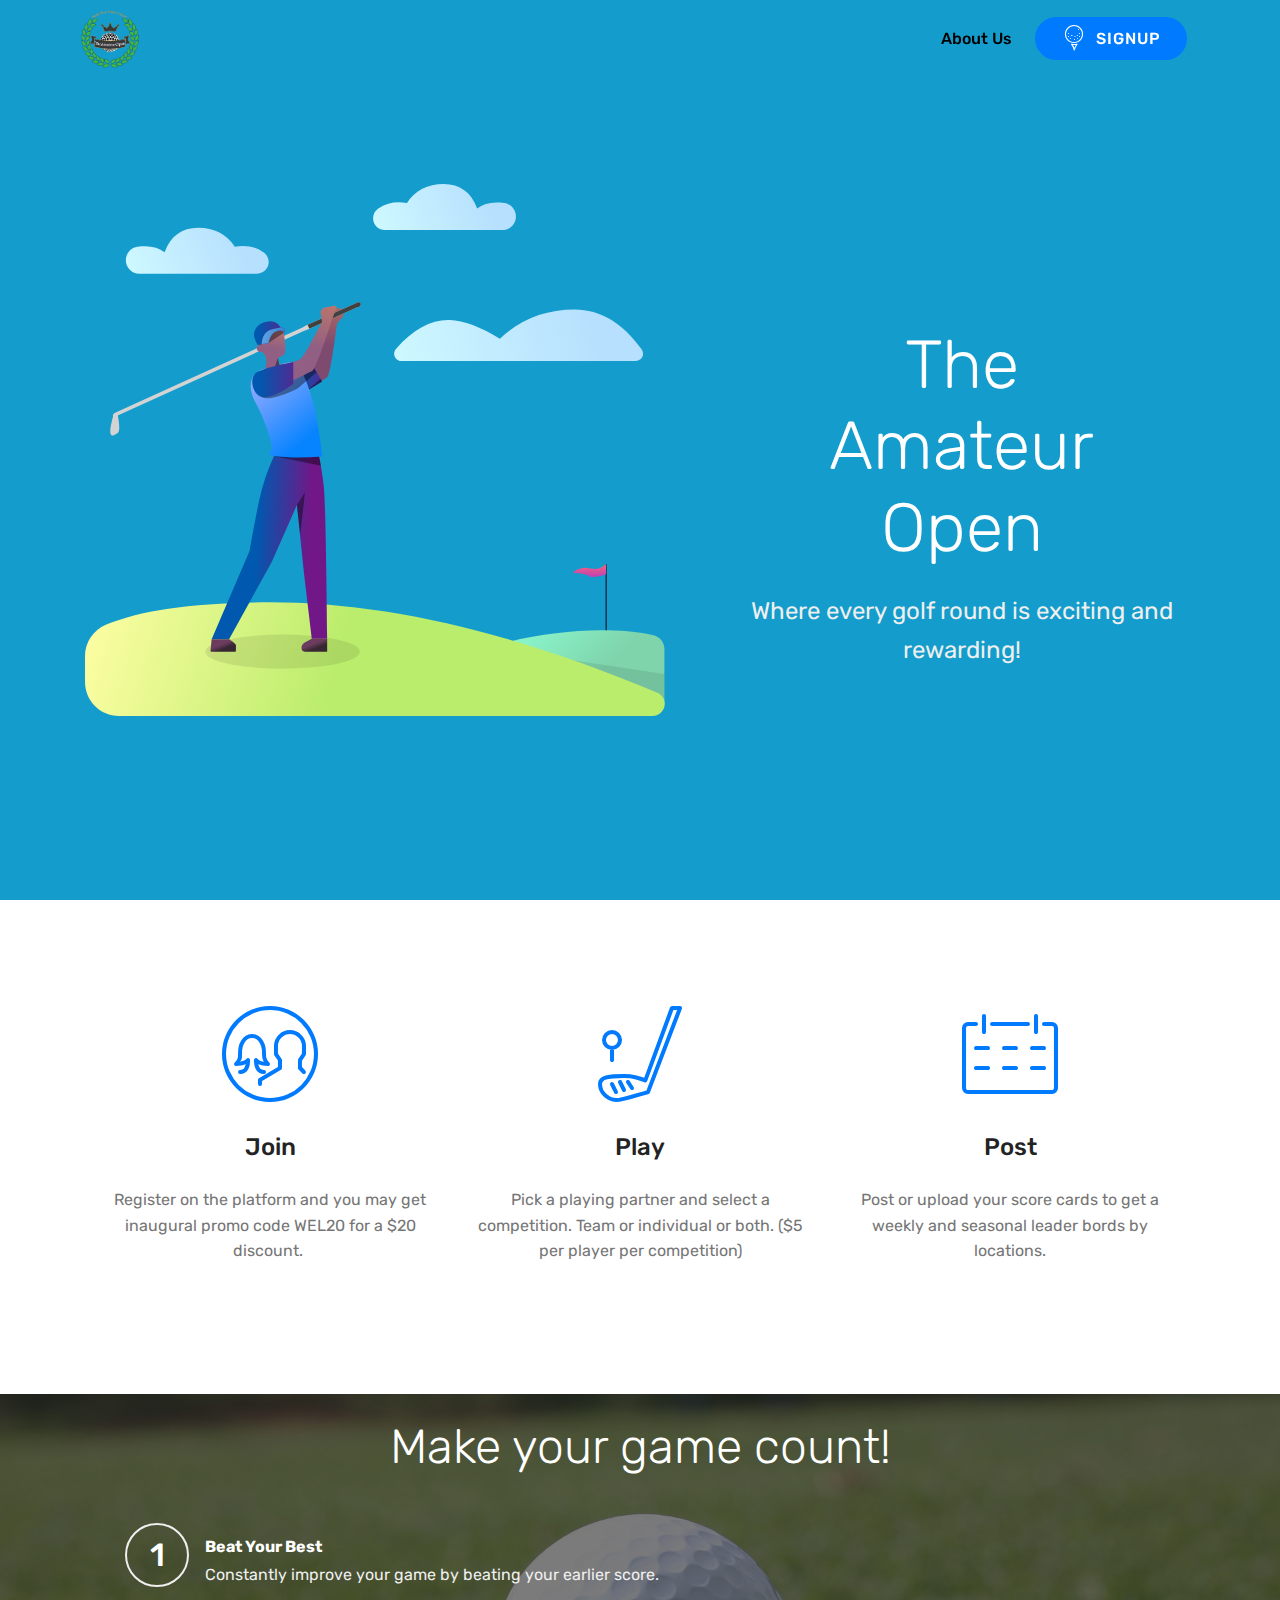
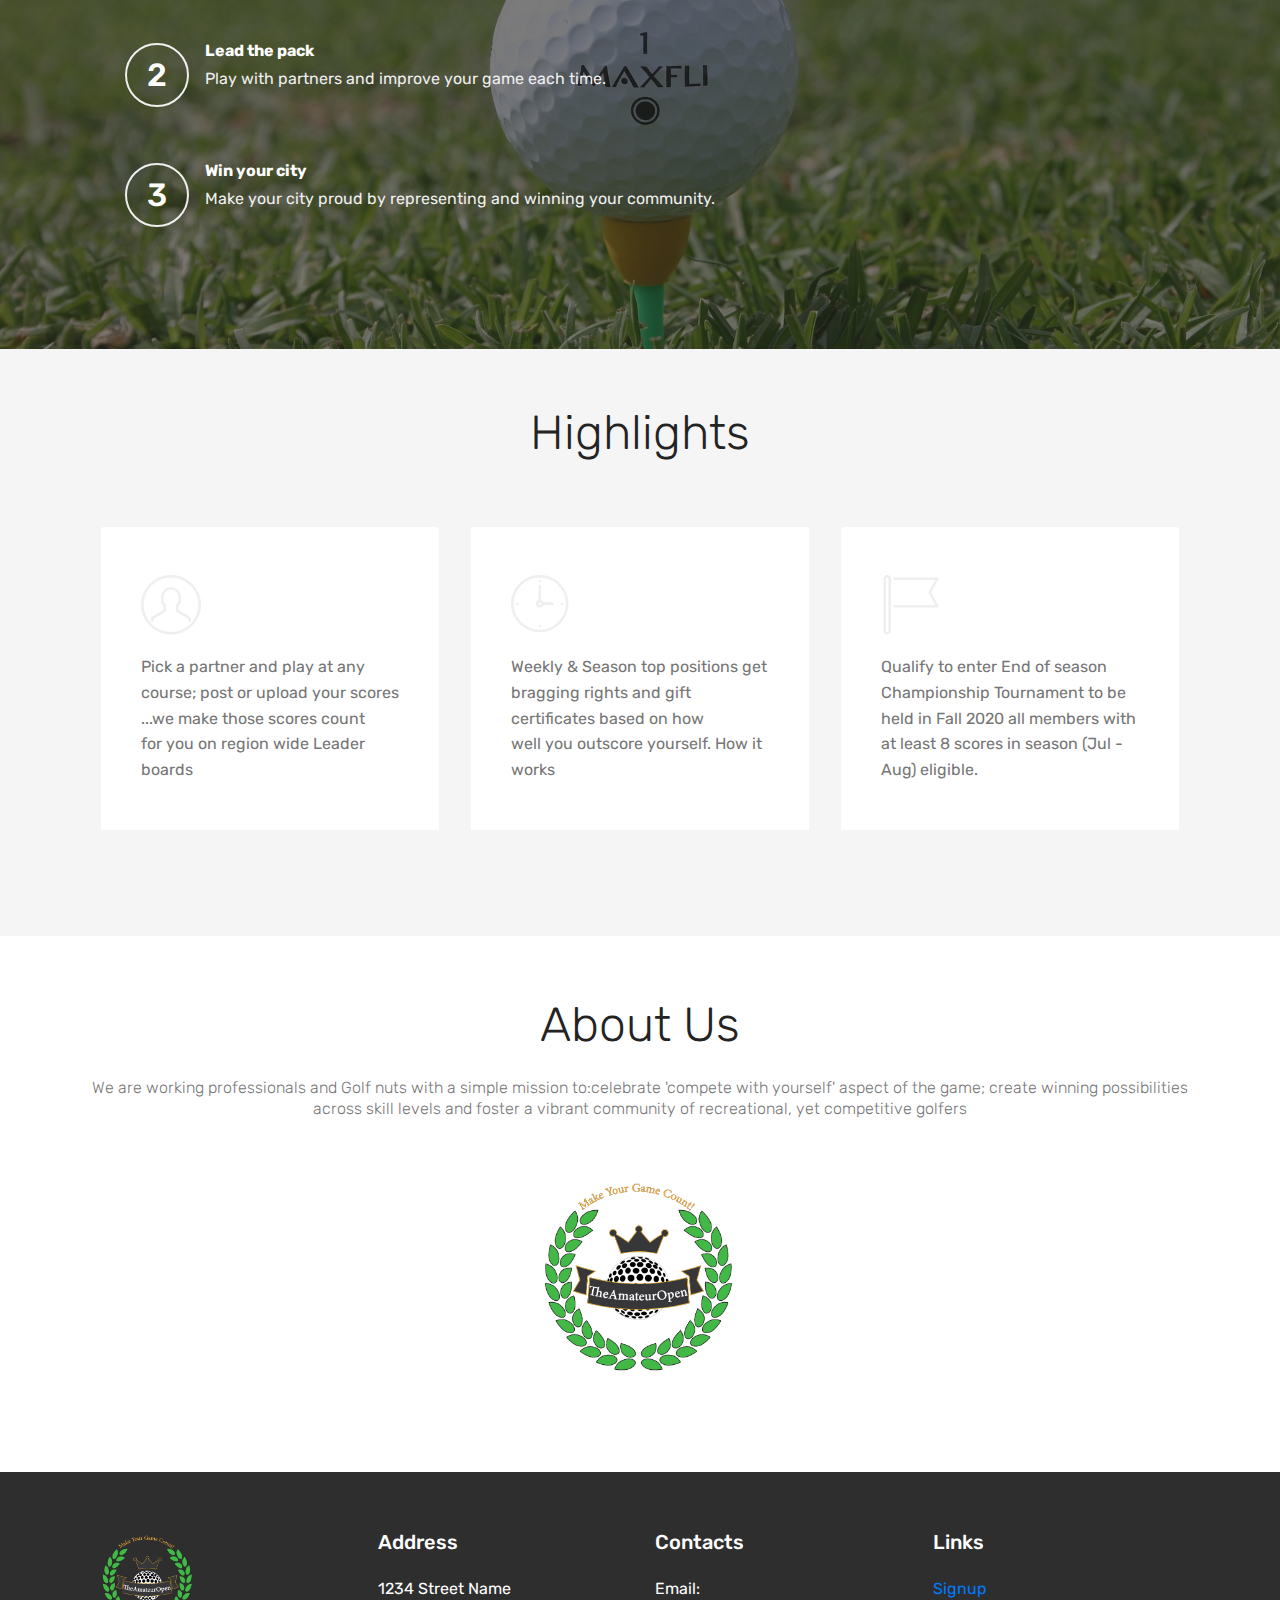
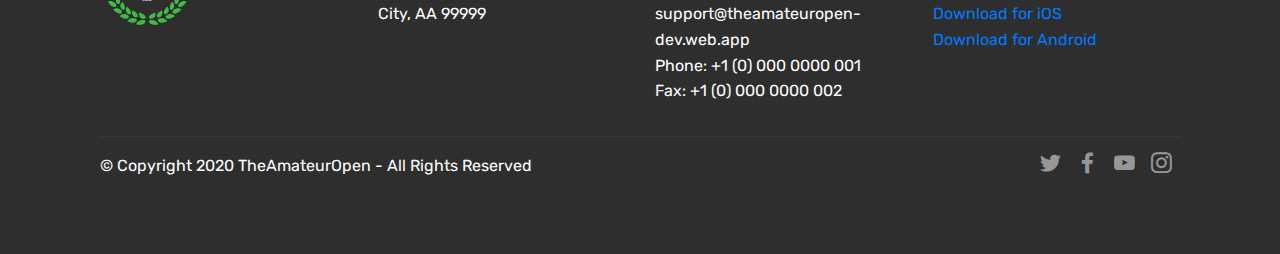
==== index.html @ 8372bd9d "Vector" ====
<!DOCTYPE html>
<html>

<head>
    <meta charset="UTF-8">
    <meta http-equiv="X-UA-Compatible" content="IE=edge">
    <meta name="twitter:card" content="summary_large_image" />
    <meta name="twitter:image:src" content="assets/images/index-meta.png">
    <meta property="og:image" content="assets/images/index-meta.png">
    <meta name="twitter:title" content="TheAmateurOpen">
    <meta name="viewport" content="width=device-width, initial-scale=1, minimum-scale=1">
    <link rel="shortcut icon" href="assets/images/tao.png" type="image/x-icon">
    <meta name="description" content="TheAmateurOpen">


    <title>TheAmateurOpen</title>
    <link rel="stylesheet" href="assets/web/assets/mobirise-icons/mobirise-icons.css">
    <link rel="stylesheet" href="assets/icon54/style.css">
    <link rel="stylesheet" href="assets/facebook-plugin/style.css">
    <link rel="stylesheet" href="assets/bootstrap/css/bootstrap.min.css">
    <link rel="stylesheet" href="assets/bootstrap/css/bootstrap-grid.min.css">
    <link rel="stylesheet" href="assets/bootstrap/css/bootstrap-reboot.min.css">
    <link rel="stylesheet" href="assets/dropdown/css/style.css">
    <link rel="stylesheet" href="assets/tether/tether.min.css">
    <link rel="stylesheet" href="assets/socicon/css/styles.css">
    <link rel="stylesheet" href="assets/theme/css/style.css">
    <link rel="preload" as="style" href="assets/mobirise/css/mbr-additional.css">
    <link rel="stylesheet" href="assets/mobirise/css/mbr-additional.css" type="text/css">



</head>

<body>
    <section class="menu cid-s38iAdgnEm" once="menu" id="menu2-0">



        <nav
            class="navbar navbar-expand beta-menu navbar-dropdown align-items-center navbar-fixed-top navbar-toggleable-sm bg-color transparent">
            <button class="navbar-toggler navbar-toggler-right" type="button" data-toggle="collapse"
                data-target="#navbarSupportedContent" aria-controls="navbarSupportedContent" aria-expanded="false"
                aria-label="Toggle navigation">
                <div class="hamburger">
                    <span></span>
                    <span></span>
                    <span></span>
                    <span></span>
                </div>
            </button>
            <div class="menu-logo">
                <div class="navbar-brand">
                    <span class="navbar-logo">
                        <a href="https://theamateuropen-dev.web.app/">
                            <img src="assets/images/tao.png" alt="TAO" title="" style="height: 3.8rem;">
                        </a>
                    </span>

                </div>
            </div>
            <div class="collapse navbar-collapse" id="navbarSupportedContent">
                <ul class="navbar-nav nav-dropdown" data-app-modern-menu="true">
                    <li class="nav-item">
                        <a class="nav-link link text-black display-4" href="index.html#features14-c">
                            About Us
                        </a>
                    </li>
                </ul>
                <div class="navbar-buttons mbr-section-btn"><a class="btn btn-sm btn-primary display-4"
                        href="https://theamateuropen-dev.web.app/"><span
                            class="icon54-v1-golf-ball mbr-iconfont mbr-iconfont-btn"></span>

                        SIGNUP</a></div>
            </div>
        </nav>
    </section>
    <section class="header3 cid-s38iILy1UU mbr-fullscreen" id="header3-1">





        <div class="container">
            <div class="media-container-row">
                <div class="mbr-figure" style="width: 130%;">
                    <img src="assets/images/golfer.svg" alt="TAO" title="">
                </div>

                <div class="media-content">
                    <h1 class="mbr-section-title mbr-white pb-3 mbr-fonts-style display-1">
                        <br><br>The<br>Amateur<br>Open
                    </h1>

                    <div class="mbr-section-text mbr-white pb-3 ">
                        <p class="mbr-text mbr-fonts-style display-5">Where every golf round is exciting and
                            rewarding!<br><br></p>
                    </div>

                </div>
            </div>
        </div>

    </section>

    <section class="features1 cid-s38jYrAnA5" id="features1-2">




        <div class="container">
            <div class="media-container-row">

                <div class="card p-3 col-12 col-md-6 col-lg-4">
                    <div class="card-img pb-3">
                        <span class="mbr-iconfont mbri-users"
                            style="color: rgb(0, 122, 254); fill: rgb(0, 122, 254);"></span>
                    </div>
                    <div class="card-box">
                        <h4 class="card-title py-3 mbr-fonts-style display-5">
                            Join</h4>
                        <p class="mbr-text mbr-fonts-style display-7">
                            Register on the platform and you may get inaugural promo code WEL20 for a $20
                            discount.&nbsp;</p>
                    </div>
                </div>

                <div class="card p-3 col-12 col-md-6 col-lg-4">
                    <div class="card-img pb-3">
                        <span class="mbr-iconfont icon54-v1-golf"
                            style="color: rgb(0, 122, 254); fill: rgb(0, 122, 254);"></span>
                    </div>
                    <div class="card-box">
                        <h4 class="card-title py-3 mbr-fonts-style display-5">
                            Play</h4>
                        <p class="mbr-text mbr-fonts-style display-7">
                            Pick a playing partner and select a competition. Team or individual or both. ($5 per player
                            per competition)</p>
                    </div>
                </div>

                <div class="card p-3 col-12 col-md-6 col-lg-4">
                    <div class="card-img pb-3">
                        <span class="mbr-iconfont mbri-calendar"
                            style="color: rgb(0, 122, 254); fill: rgb(0, 122, 254);"></span>
                    </div>
                    <div class="card-box">
                        <h4 class="card-title py-3 mbr-fonts-style display-5">
                            Post</h4>
                        <p class="mbr-text mbr-fonts-style display-7">
                            Post or upload your score cards to get a weekly and seasonal leader bords by locations.
                        </p>
                    </div>
                </div>



            </div>

        </div>

    </section>

    <section class="counters4 counters cid-s38vr2YL2P" id="counters4-9">



        <div class="mbr-overlay" style="opacity: 0.6; background-color: rgb(35, 35, 35);">
        </div>

        <div class="container pt-4 mt-2">
            <h2 class="mbr-section-title pb-3 align-center mbr-fonts-style display-2">Make your game count!</h2>

            <div>

                <div class="cards-block">
                    <div class="cards-container">
                        <div class="card px-3 align-left col-12">
                            <div class="panel-item p-4 d-flex align-items-start">
                                <div class="card-img pr-3">
                                    <h3 class="img-text d-flex align-items-center justify-content-center">
                                        1
                                    </h3>
                                </div>
                                <div class="card-text">
                                    <h4 class="mbr-content-title mbr-bold mbr-fonts-style display-7"><br>Beat Your Best
                                    </h4>
                                    <p class="mbr-content-text mbr-fonts-style display-7">
                                        Constantly improve your game by beating your earlier score.</p>
                                </div>
                            </div>
                        </div>
                        <div class="card px-3 align-left col-12">
                            <div class="panel-item p-4 d-flex align-items-start">
                                <div class="card-img pr-3">
                                    <h3 class="img-text d-flex align-items-center justify-content-center">
                                        2
                                    </h3>
                                </div>
                                <div class="card-text">
                                    <h4 class="mbr-content-title mbr-bold mbr-fonts-style display-7">Lead the pack</h4>
                                    <p class="mbr-content-text mbr-fonts-style display-7">
                                        Play with partners and improve your game each time.
                                    </p>
                                </div>
                            </div>
                        </div>
                        <div class="card px-3 align-left col-12">
                            <div class="panel-item p-4 d-flex align-items-start">
                                <div class="card-img pr-3">
                                    <h3 class="img-text d-flex align-items-center justify-content-center">
                                        3
                                    </h3>
                                </div>
                                <div class="card-text">
                                    <h4 class="mbr-content-title mbr-bold mbr-fonts-style display-7">Win your city</h4>
                                    <p class="mbr-content-text mbr-fonts-style display-7">
                                        Make your city proud by representing and winning your community.</p>
                                </div>
                            </div>
                        </div>

                    </div>
                </div>
            </div>
        </div>
    </section>

    <section class="mbr-section content4 cid-s38sgKQuKY" id="content4-8">



        <div class="container">
            <div class="media-container-row">
                <div class="title col-12 col-md-8">
                    <h2 class="align-center pb-3 mbr-fonts-style display-2">
                        Highlights
                    </h2>


                </div>
            </div>
        </div>
    </section>

    <section class="features6 cid-s38rvMrHhC" id="features6-7">




        <div class="container">
            <div class="media-container-row">

                <div class="card p-3 col-12 col-md-6 col-lg-4">
                    <div class="card-img pb-3">
                        <span class="mbr-iconfont mbri-user"
                            style="color: rgb(239, 239, 239); fill: rgb(239, 239, 239); font-size: 60px;"></span>
                    </div>
                    <div class="card-box">

                        <p class="mbr-text mbr-fonts-style display-7">Pick a partner and play at any course; post or
                            upload your scores<br>...we make those scores count <br>for you on region wide Leader boards
                        </p>
                    </div>
                </div>

                <div class="card p-3 col-12 col-md-6 col-lg-4">
                    <div class="card-img pb-3">
                        <span class="mbr-iconfont mbri-clock"
                            style="color: rgb(239, 239, 239); fill: rgb(239, 239, 239); font-size: 60px;"></span>
                    </div>
                    <div class="card-box">

                        <p class="mbr-text mbr-fonts-style display-7">Weekly &amp; Season top positions get bragging
                            rights and gift certificates based on how <br>well you outscore yourself. How it works</p>
                    </div>
                </div>

                <div class="card p-3 col-12 col-md-6 col-lg-4">
                    <div class="card-img pb-3">
                        <span class="mbr-iconfont mbri-flag"
                            style="color: rgb(239, 239, 239); fill: rgb(239, 239, 239); font-size: 60px;"></span>
                    </div>
                    <div class="card-box">

                        <p class="mbr-text mbr-fonts-style display-7">
                            Qualify to enter End of season Championship Tournament to be held in Fall 2020 all members
                            with at least 8 scores in season (Jul - Aug) eligible.</p>
                    </div>
                </div>



            </div>

        </div>

    </section>

    <section class="features14 cid-s38yNsiXI8" id="features14-c">




        <div class="container align-center">
            <h2 class="mbr-section-title pb-3 mbr-fonts-style display-2">
                About Us</h2>
            <h3 class="mbr-section-subtitle pb-5 mbr-fonts-style display-7">We are working professionals and Golf nuts
                with a simple mission to:celebrate 'compete with yourself' aspect of the game; create winning
                possibilities across skill levels and foster a vibrant community of recreational, yet competitive
                golfers</h3>
            <div class="media-container-column">
                <div class="row justify-content-center">
                    <div class="card p-4 col-12 col-md-6 mbr-al-i-c">
                        <div class="media pb-3">

                            <div class="media-body">

                            </div>
                        </div>
                        <div class="card-box align-left">

                        </div>
                    </div>

                    <div class="card p-4 col-12 col-md-6 mbr-al-i-c">
                        <div class="media pb-3">

                            <div class="media-body">

                            </div>
                        </div>
                        <div class="card-box align-left">

                        </div>
                    </div>




                </div>
                <div class="media-container-row image-row">
                    <div class="mbr-figure" style="width: 18%;">
                        <img src="assets/images/tao.png" alt="tao" title="">
                    </div>
                </div>
            </div>
        </div>
    </section>

    <section class="cid-s38mR3G4z3" id="footer1-4">





        <div class="container">
            <div class="media-container-row content text-white">
                <div class="col-12 col-md-3">
                    <div class="media-wrap">
                        <a href="https://theamateuropen-dev.web.app/">
                            <img src="assets/images/tao.png" alt="TAO" title="">
                        </a>
                    </div>
                </div>
                <div class="col-12 col-md-3 mbr-fonts-style display-7">
                    <h5 class="pb-3">
                        Address
                    </h5>
                    <p class="mbr-text">
                        1234 Street Name
                        <br>City, AA 99999
                    </p>
                </div>
                <div class="col-12 col-md-3 mbr-fonts-style display-7">
                    <h5 class="pb-3">
                        Contacts
                    </h5>
                    <p class="mbr-text">
                        Email: support@theamateuropen-dev.web.app
                        <br>Phone: +1 (0) 000 0000 001
                        <br>Fax: +1 (0) 000 0000 002
                    </p>
                </div>
                <div class="col-12 col-md-3 mbr-fonts-style display-7">
                    <h5 class="pb-3">
                        Links
                    </h5>
                    <p class="mbr-text">
                        <a class="text-primary" href="https://theamateuropen-dev.web.app/">Signup</a>&nbsp;<br><a
                            class="text-primary" href="https://theamateuropen-dev.web.app/">Download for
                            iOS</a>&nbsp;<br><a class="text-primary" href="https://theamateuropen-dev.web.app/">Download
                            for Android</a></p>
                </div>
            </div>
            <div class="footer-lower">
                <div class="media-container-row">
                    <div class="col-sm-12">
                        <hr>
                    </div>
                </div>
                <div class="media-container-row mbr-white">
                    <div class="col-sm-6 copyright">
                        <p class="mbr-text mbr-fonts-style display-7">
                            © Copyright 2020 TheAmateurOpen - All Rights Reserved
                        </p>
                    </div>
                    <div class="col-md-6">
                        <div class="social-list align-right">
                            <div class="soc-item">
                                <a href="https://theamateuropen-dev.web.app/" target="_blank">
                                    <span class="mbr-iconfont mbr-iconfont-social socicon-twitter socicon"></span>
                                </a>
                            </div>
                            <div class="soc-item">
                                <a href="https://theamateuropen-dev.web.app/" target="_blank">
                                    <span class="mbr-iconfont mbr-iconfont-social socicon-facebook socicon"></span>
                                </a>
                            </div>
                            <div class="soc-item">
                                <a href="https://theamateuropen-dev.web.app/" target="_blank">
                                    <span class="mbr-iconfont mbr-iconfont-social socicon-youtube socicon"></span>
                                </a>
                            </div>
                            <div class="soc-item">
                                <a href="https://theamateuropen-dev.web.app/" target="_blank">
                                    <span class="mbr-iconfont mbr-iconfont-social socicon-instagram socicon"></span>
                                </a>
                            </div>


                        </div>
                    </div>
                </div>
            </div>
        </div>
    </section>


    <script src="assets/web/assets/jquery/jquery.min.js"></script>
    <script src="assets/popper/popper.min.js"></script>
    <script src="https://connect.facebook.net/en_US/sdk.js#xfbml=1&version=v2.5"></script>
    <script src="https://apis.google.com/js/plusone.js"></script>
    <script src="assets/facebook-plugin/facebook-script.js"></script>
    <script src="assets/bootstrap/js/bootstrap.min.js"></script>
    <script src="assets/smoothscroll/smooth-scroll.js"></script>
    <script src="assets/dropdown/js/nav-dropdown.js"></script>
    <script src="assets/dropdown/js/navbar-dropdown.js"></script>
    <script src="assets/touchswipe/jquery.touch-swipe.min.js"></script>
    <script src="assets/viewportchecker/jquery.viewportchecker.js"></script>
    <script src="assets/tether/tether.min.js"></script>
    <script src="assets/theme/js/script.js"></script>


</body>

</html>
---- assets/web/assets/mobirise-icons/mobirise-icons.css ----
@font-face {
  font-family: 'MobiriseIcons';
  src:  url('mobirise-icons.eot?spat4u');
  src:  url('mobirise-icons.eot?spat4u#iefix') format('embedded-opentype'),
    url('mobirise-icons.ttf?spat4u') format('truetype'),
    url('mobirise-icons.woff?spat4u') format('woff'),
    url('mobirise-icons.svg?spat4u#MobiriseIcons') format('svg');
  font-weight: normal;
  font-style: normal;
  font-display: swap;
}

[class^="mbri-"], [class*=" mbri-"] {
  /* use !important to prevent issues with browser extensions that change fonts */
  font-family: MobiriseIcons !important;
  speak: none;
  font-style: normal;
  font-weight: normal;
  font-variant: normal;
  text-transform: none;
  line-height: 1;

  /* Better Font Rendering =========== */
  -webkit-font-smoothing: antialiased;
  -moz-osx-font-smoothing: grayscale;
}

.mbri-add-submenu:before {
  content: "\e900";
}
.mbri-alert:before {
  content: "\e901";
}
.mbri-align-center:before {
  content: "\e902";
}
.mbri-align-justify:before {
  content: "\e903";
}
.mbri-align-left:before {
  content: "\e904";
}
.mbri-align-right:before {
  content: "\e905";
}
.mbri-android:before {
  content: "\e906";
}
.mbri-apple:before {
  content: "\e907";
}
.mbri-arrow-down:before {
  content: "\e908";
}
.mbri-arrow-next:before {
  content: "\e909";
}
.mbri-arrow-prev:before {
  content: "\e90a";
}
.mbri-arrow-up:before {
  content: "\e90b";
}
.mbri-bold:before {
  content: "\e90c";
}
.mbri-bookmark:before {
  content: "\e90d";
}
.mbri-bootstrap:before {
  content: "\e90e";
}
.mbri-briefcase:before {
  content: "\e90f";
}
.mbri-browse:before {
  content: "\e910";
}
.mbri-bulleted-list:before {
  content: "\e911";
}
.mbri-calendar:before {
  content: "\e912";
}
.mbri-camera:before {
  content: "\e913";
}
.mbri-cart-add:before {
  content: "\e914";
}
.mbri-cart-full:before {
  content: "\e915";
}
.mbri-cash:before {
  content: "\e916";
}
.mbri-change-style:before {
  content: "\e917";
}
.mbri-chat:before {
  content: "\e918";
}
.mbri-clock:before {
  content: "\e919";
}
.mbri-close:before {
  content: "\e91a";
}
.mbri-cloud:before {
  content: "\e91b";
}
.mbri-code:before {
  content: "\e91c";
}
.mbri-contact-form:before {
  content: "\e91d";
}
.mbri-credit-card:before {
  content: "\e91e";
}
.mbri-cursor-click:before {
  content: "\e91f";
}
.mbri-cust-feedback:before {
  content: "\e920";
}
.mbri-database:before {
  content: "\e921";
}
.mbri-delivery:before {
  content: "\e922";
}
.mbri-desktop:before {
  content: "\e923";
}
.mbri-devices:before {
  content: "\e924";
}
.mbri-down:before {
  content: "\e925";
}
.mbri-download:before {
  content: "\e989";
}
.mbri-drag-n-drop:before {
  content: "\e927";
}
.mbri-drag-n-drop2:before {
  content: "\e928";
}
.mbri-edit:before {
  content: "\e929";
}
.mbri-edit2:before {
  content: "\e92a";
}
.mbri-error:before {
  content: "\e92b";
}
.mbri-extension:before {
  content: "\e92c";
}
.mbri-features:before {
  content: "\e92d";
}
.mbri-file:before {
  content: "\e92e";
}
.mbri-flag:before {
  content: "\e92f";
}
.mbri-folder:before {
  content: "\e930";
}
.mbri-gift:before {
  content: "\e931";
}
.mbri-github:before {
  content: "\e932";
}
.mbri-globe:before {
  content: "\e933";
}
.mbri-globe-2:before {
  content: "\e934";
}
.mbri-growing-chart:before {
  content: "\e935";
}
.mbri-hearth:before {
  content: "\e936";
}
.mbri-help:before {
  content: "\e937";
}
.mbri-home:before {
  content: "\e938";
}
.mbri-hot-cup:before {
  content: "\e939";
}
.mbri-idea:before {
  content: "\e93a";
}
.mbri-image-gallery:before {
  content: "\e93b";
}
.mbri-image-slider:before {
  content: "\e93c";
}
.mbri-info:before {
  content: "\e93d";
}
.mbri-italic:before {
  content: "\e93e";
}
.mbri-key:before {
  content: "\e93f";
}
.mbri-laptop:before {
  content: "\e940";
}
.mbri-layers:before {
  content: "\e941";
}
.mbri-left-right:before {
  content: "\e942";
}
.mbri-left:before {
  content: "\e943";
}
.mbri-letter:before {
  content: "\e944";
}
.mbri-like:before {
  content: "\e945";
}
.mbri-link:before {
  content: "\e946";
}
.mbri-lock:before {
  content: "\e947";
}
.mbri-login:before {
  content: "\e948";
}
.mbri-logout:before {
  content: "\e949";
}
.mbri-magic-stick:before {
  content: "\e94a";
}
.mbri-map-pin:before {
  content: "\e94b";
}
.mbri-menu:before {
  content: "\e94c";
}
.mbri-mobile:before {
  content: "\e94d";
}
.mbri-mobile2:before {
  content: "\e94e";
}
.mbri-mobirise:before {
  content: "\e94f";
}
.mbri-more-horizontal:before {
  content: "\e950";
}
.mbri-more-vertical:before {
  content: "\e951";
}
.mbri-music:before {
  content: "\e952";
}
.mbri-new-file:before {
  content: "\e953";
}
.mbri-numbered-list:before {
  content: "\e954";
}
.mbri-opened-folder:before {
  content: "\e955";
}
.mbri-pages:before {
  content: "\e956";
}
.mbri-paper-plane:before {
  content: "\e957";
}
.mbri-paperclip:before {
  content: "\e958";
}
.mbri-photo:before {
  content: "\e959";
}
.mbri-photos:before {
  content: "\e95a";
}
.mbri-pin:before {
  content: "\e95b";
}
.mbri-play:before {
  content: "\e95c";
}
.mbri-plus:before {
  content: "\e95d";
}
.mbri-preview:before {
  content: "\e95e";
}
.mbri-print:before {
  content: "\e95f";
}
.mbri-protect:before {
  content: "\e960";
}
.mbri-question:before {
  content: "\e961";
}
.mbri-quote-left:before {
  content: "\e962";
}
.mbri-quote-right:before {
  content: "\e963";
}
.mbri-refresh:before {
  content: "\e964";
}
.mbri-responsive:before {
  content: "\e965";
}
.mbri-right:before {
  content: "\e966";
}
.mbri-rocket:before {
  content: "\e967";
}
.mbri-sad-face:before {
  content: "\e968";
}
.mbri-sale:before {
  content: "\e969";
}
.mbri-save:before {
  content: "\e96a";
}
.mbri-search:before {
  content: "\e96b";
}
.mbri-setting:before {
  content: "\e96c";
}
.mbri-setting2:before {
  content: "\e96d";
}
.mbri-setting3:before {
  content: "\e96e";
}
.mbri-share:before {
  content: "\e96f";
}
.mbri-shopping-bag:before {
  content: "\e970";
}
.mbri-shopping-basket:before {
  content: "\e971";
}
.mbri-shopping-cart:before {
  content: "\e972";
}
.mbri-sites:before {
  content: "\e973";
}
.mbri-smile-face:before {
  content: "\e974";
}
.mbri-speed:before {
  content: "\e975";
}
.mbri-star:before {
  content: "\e976";
}
.mbri-success:before {
  content: "\e977";
}
.mbri-sun:before {
  content: "\e978";
}
.mbri-sun2:before {
  content: "\e979";
}
.mbri-tablet:before {
  content: "\e97a";
}
.mbri-tablet-vertical:before {
  content: "\e97b";
}
.mbri-target:before {
  content: "\e97c";
}
.mbri-timer:before {
  content: "\e97d";
}
.mbri-to-ftp:before {
  content: "\e97e";
}
.mbri-to-local-drive:before {
  content: "\e97f";
}
.mbri-touch-swipe:before {
  content: "\e980";
}
.mbri-touch:before {
  content: "\e981";
}
.mbri-trash:before {
  content: "\e982";
}
.mbri-underline:before {
  content: "\e983";
}
.mbri-unlink:before {
  content: "\e984";
}
.mbri-unlock:before {
  content: "\e985";
}
.mbri-up-down:before {
  content: "\e986";
}
.mbri-up:before {
  content: "\e987";
}
.mbri-update:before {
  content: "\e988";
}
.mbri-upload:before {
 content: "\e926"; 
}
.mbri-user:before {
  content: "\e98a";
}
.mbri-user2:before {
  content: "\e98b";
}
.mbri-users:before {
  content: "\e98c";
}
.mbri-video:before {
  content: "\e98d";
}
.mbri-video-play:before {
  content: "\e98e";
}
.mbri-watch:before {
  content: "\e98f";
}
.mbri-website-theme:before {
  content: "\e990";
}
.mbri-wifi:before {
  content: "\e991";
}
.mbri-windows:before {
  content: "\e992";
}
.mbri-zoom-out:before {
  content: "\e993";
}
.mbri-redo:before {
  content: "\e994";
}
.mbri-undo:before {
  content: "\e995";
}
---- assets/icon54/style.css ----
@font-face {
    font-family: 'icon54';
    src: url('fonts/icon54.eot?uf6sbu');
    src: url('fonts/icon54.eot?uf6sbu#iefix') format('embedded-opentype'),
        url('fonts/icon54.ttf?uf6sbu') format('truetype'),
        url('fonts/icon54.woff?uf6sbu') format('woff'),
        url('fonts/icon54.svg?uf6sbu#icon54') format('svg');
    font-weight: normal;
    font-style: normal;
}

[class^='icon54-v1-'],
[class*=' icon54-v1-'] {
    /* use !important to prevent issues with browser extensions that change fonts */
    font-family: 'icon54' !important;
    speak: none;
    font-style: normal;
    font-weight: normal;
    font-variant: normal;
    text-transform: none;
    line-height: 1;

    /* Better Font Rendering =========== */
    -webkit-font-smoothing: antialiased;
    -moz-osx-font-smoothing: grayscale;
}

.icon54-v1-add-bag::before {
    content: '\e900';
}
.icon54-v1-add-cart2::before {
    content: '\e901';
}
.icon54-v1-add-chat1::before {
    content: '\e902';
}
.icon54-v1-add-chat2::before {
    content: '\e903';
}
.icon54-v1-add-chat3::before {
    content: '\e904';
}
.icon54-v1-bitcoin-bag::before {
    content: '\e905';
}
.icon54-v1-bitcoin-cart::before {
    content: '\e906';
}
.icon54-v1-cart::before {
    content: '\e907';
}
.icon54-v1-char-search2::before {
    content: '\e908';
}
.icon54-v1-chat-1::before {
    content: '\e909';
}
.icon54-v1-chat-2::before {
    content: '\e90a';
}
.icon54-v1-chat-3::before {
    content: '\e90b';
}
.icon54-v1-chat-bubble1::before {
    content: '\e90c';
}
.icon54-v1-chat-bubble2::before {
    content: '\e90d';
}
.icon54-v1-chat-bubble4::before {
    content: '\e90e';
}
.icon54-v1-chat-bubble5::before {
    content: '\e90f';
}
.icon54-v1-chat-buble3::before {
    content: '\e910';
}
.icon54-v1-chat-delete1::before {
    content: '\e911';
}
.icon54-v1-chat-delete2::before {
    content: '\e912';
}
.icon54-v1-chat-delete3::before {
    content: '\e913';
}
.icon54-v1-chat-error1::before {
    content: '\e914';
}
.icon54-v1-chat-error2::before {
    content: '\e915';
}
.icon54-v1-chat-error3::before {
    content: '\e916';
}
.icon54-v1-chat-help1::before {
    content: '\e917';
}
.icon54-v1-chat-help2::before {
    content: '\e918';
}
.icon54-v1-chat-help3::before {
    content: '\e919';
}
.icon54-v1-chat-remouve1::before {
    content: '\e91a';
}
.icon54-v1-chat-remouve2::before {
    content: '\e91b';
}
.icon54-v1-chat-remouve3::before {
    content: '\e91c';
}
.icon54-v1-chat-search1::before {
    content: '\e91d';
}
.icon54-v1-chat-search3::before {
    content: '\e91e';
}
.icon54-v1-chat-settings1::before {
    content: '\e91f';
}
.icon54-v1-chat-settings2::before {
    content: '\e920';
}
.icon54-v1-chat-settings3::before {
    content: '\e921';
}
.icon54-v1-chat-user1::before {
    content: '\e922';
}
.icon54-v1-chat-user2::before {
    content: '\e923';
}
.icon54-v1-chat-user3::before {
    content: '\e924';
}
.icon54-v1-chat-user4::before {
    content: '\e925';
}
.icon54-v1-check-out::before {
    content: '\e926';
}
.icon54-v1-clear-bag::before {
    content: '\e927';
}
.icon54-v1-clear-cart2::before {
    content: '\e928';
}
.icon54-v1-conference-chat::before {
    content: '\e929';
}
.icon54-v1-conference-speach::before {
    content: '\e92a';
}
.icon54-v1-credit-card::before {
    content: '\e92b';
}
.icon54-v1-cuppon::before {
    content: '\e92c';
}
.icon54-v1-dismiss-bag::before {
    content: '\e92d';
}
.icon54-v1-dismiss-cart::before {
    content: '\e92e';
}
.icon54-v1-dismiss-chat1::before {
    content: '\e92f';
}
.icon54-v1-dismiss-chat2::before {
    content: '\e930';
}
.icon54-v1-dismiss-chat3::before {
    content: '\e931';
}
.icon54-v1-dollar-bag::before {
    content: '\e932';
}
.icon54-v1-dollar-cart::before {
    content: '\e933';
}
.icon54-v1-done-bag::before {
    content: '\e934';
}
.icon54-v1-done-cat::before {
    content: '\e935';
}
.icon54-v1-dream-bubble1::before {
    content: '\e936';
}
.icon54-v1-dream-bubble2::before {
    content: '\e937';
}
.icon54-v1-dreamimg-2::before {
    content: '\e938';
}
.icon54-v1-dreaming-1::before {
    content: '\e939';
}
.icon54-v1-euro-bag::before {
    content: '\e93a';
}
.icon54-v1-euro-cart::before {
    content: '\e93b';
}
.icon54-v1-favorite-bag::before {
    content: '\e93c';
}
.icon54-v1-favorite-cart::before {
    content: '\e93d';
}
.icon54-v1-favorite-chat1::before {
    content: '\e93e';
}
.icon54-v1-favorite-chat2::before {
    content: '\e93f';
}
.icon54-v1-favorite-chat3::before {
    content: '\e940';
}
.icon54-v1-full-cart2::before {
    content: '\e941';
}
.icon54-v1-gift-box2::before {
    content: '\e942';
}
.icon54-v1-gift-card2::before {
    content: '\e943';
}
.icon54-v1-home-bag::before {
    content: '\e944';
}
.icon54-v1-hot-offer::before {
    content: '\e945';
}
.icon54-v1-mobile-shopping1::before {
    content: '\e946';
}
.icon54-v1-mobile-shopping2::before {
    content: '\e947';
}
.icon54-v1-on-sale2::before {
    content: '\e948';
}
.icon54-v1-on-sale::before {
    content: '\e949';
}
.icon54-v1-online-shopping1::before {
    content: '\e94a';
}
.icon54-v1-online-store::before {
    content: '\e94b';
}
.icon54-v1-open-box::before {
    content: '\e94c';
}
.icon54-v1-pound-bag::before {
    content: '\e94d';
}
.icon54-v1-pound-cart::before {
    content: '\e94e';
}
.icon54-v1-remouve-bag::before {
    content: '\e94f';
}
.icon54-v1-remouve-cart2::before {
    content: '\e950';
}
.icon54-v1-rotate-2::before {
    content: '\e951';
}
.icon54-v1-search-bag::before {
    content: '\e952';
}
.icon54-v1-search-cart::before {
    content: '\e953';
}
.icon54-v1-secure-shopping3::before {
    content: '\e954';
}
.icon54-v1-secure-shopping4::before {
    content: '\e955';
}
.icon54-v1-secure-shopping5::before {
    content: '\e956';
}
.icon54-v1-share-conversation1::before {
    content: '\e957';
}
.icon54-v1-share-conversation2::before {
    content: '\e958';
}
.icon54-v1-share-conversation3::before {
    content: '\e959';
}
.icon54-v1-shipping-box::before {
    content: '\e95a';
}
.icon54-v1-shipping-scedule::before {
    content: '\e95b';
}
.icon54-v1-shipping::before {
    content: '\e95c';
}
.icon54-v1-shopping-bag::before {
    content: '\e95d';
}
.icon54-v1-video-message::before {
    content: '\e95e';
}
.icon54-v1-voice-message::before {
    content: '\e95f';
}
.icon54-v1-web-shop1::before {
    content: '\e960';
}
.icon54-v1-web-shop2::before {
    content: '\e961';
}
.icon54-v1-web-shop3::before {
    content: '\e962';
}
.icon54-v1-d-blockchart1::before {
    content: '\e963';
}
.icon54-v1-112::before {
    content: '\e964';
}
.icon54-v1-911::before {
    content: '\e965';
}
.icon54-v1-add-call::before {
    content: '\e966';
}
.icon54-v1-balloons::before {
    content: '\e967';
}
.icon54-v1-baseball-cap::before {
    content: '\e968';
}
.icon54-v1-bat-man::before {
    content: '\e969';
}
.icon54-v1-block-call::before {
    content: '\e96a';
}
.icon54-v1-block-chart1::before {
    content: '\e96b';
}
.icon54-v1-block-chart2::before {
    content: '\e96c';
}
.icon54-v1-block-chart3::before {
    content: '\e96d';
}
.icon54-v1-bluetuth-phonespeaker::before {
    content: '\e96e';
}
.icon54-v1-call-24h::before {
    content: '\e96f';
}
.icon54-v1-call-center24h::before {
    content: '\e970';
}
.icon54-v1-call-forward::before {
    content: '\e971';
}
.icon54-v1-call-made::before {
    content: '\e972';
}
.icon54-v1-call-recieved::before {
    content: '\e973';
}
.icon54-v1-call-reservation::before {
    content: '\e974';
}
.icon54-v1-clear-call::before {
    content: '\e975';
}
.icon54-v1-crain-hook::before {
    content: '\e976';
}
.icon54-v1-decreasing-chart1::before {
    content: '\e977';
}
.icon54-v1-decreasing-chart2::before {
    content: '\e978';
}
.icon54-v1-delayed-call::before {
    content: '\e979';
}
.icon54-v1-diagram-1::before {
    content: '\e97a';
}
.icon54-v1-diagram-2::before {
    content: '\e97b';
}
.icon54-v1-diagram-3::before {
    content: '\e97c';
}
.icon54-v1-diagram-4::before {
    content: '\e97d';
}
.icon54-v1-dial-pad2::before {
    content: '\e97e';
}
.icon54-v1-dot-chart1::before {
    content: '\e97f';
}
.icon54-v1-dot-chart2::before {
    content: '\e980';
}
.icon54-v1-dot-chart3::before {
    content: '\e981';
}
.icon54-v1-enter-1::before {
    content: '\e982';
}
.icon54-v1-enter-2::before {
    content: '\e983';
}
.icon54-v1-exit-1::before {
    content: '\e984';
}
.icon54-v1-exit-2::before {
    content: '\e985';
}
.icon54-v1-fax-phone::before {
    content: '\e986';
}
.icon54-v1-fragment-chart::before {
    content: '\e987';
}
.icon54-v1-hold-theline::before {
    content: '\e988';
}
.icon54-v1-id-tag::before {
    content: '\e989';
}
.icon54-v1-increasing-chart1::before {
    content: '\e98a';
}
.icon54-v1-increasing-chart2::before {
    content: '\e98b';
}
.icon54-v1-key-2::before {
    content: '\e98c';
}
.icon54-v1-key-hole1::before {
    content: '\e98d';
}
.icon54-v1-key-hole2::before {
    content: '\e98e';
}
.icon54-v1-landscape-chart::before {
    content: '\e98f';
}
.icon54-v1-line-chart1::before {
    content: '\e990';
}
.icon54-v1-line-chart2::before {
    content: '\e991';
}
.icon54-v1-line-chart3::before {
    content: '\e992';
}
.icon54-v1-lock-1::before {
    content: '\e993';
}
.icon54-v1-lock-call::before {
    content: '\e994';
}
.icon54-v1-lock-user1::before {
    content: '\e995';
}
.icon54-v1-lock-user2::before {
    content: '\e996';
}
.icon54-v1-login-form1::before {
    content: '\e997';
}
.icon54-v1-login-form2::before {
    content: '\e998';
}
.icon54-v1-marge-call::before {
    content: '\e999';
}
.icon54-v1-missed-call::before {
    content: '\e99a';
}
.icon54-v1-name-tag::before {
    content: '\e99b';
}
.icon54-v1-open-lock::before {
    content: '\e99c';
}
.icon54-v1-pause-call::before {
    content: '\e99d';
}
.icon54-v1-phone-1::before {
    content: '\e99e';
}
.icon54-v1-phone-2::before {
    content: '\e99f';
}
.icon54-v1-phone-3::before {
    content: '\e9a0';
}
.icon54-v1-phone-4::before {
    content: '\e9a1';
}
.icon54-v1-phone-book::before {
    content: '\e9a2';
}
.icon54-v1-phone-box::before {
    content: '\e9a3';
}
.icon54-v1-phone-intalk::before {
    content: '\e9a4';
}
.icon54-v1-phone-ring::before {
    content: '\e9a5';
}
.icon54-v1-phone-shopping::before {
    content: '\e9a6';
}
.icon54-v1-pie-chart1::before {
    content: '\e9a7';
}
.icon54-v1-pie-chart2::before {
    content: '\e9a8';
}
.icon54-v1-pie-chart3::before {
    content: '\e9a9';
}
.icon54-v1-pin-code::before {
    content: '\e9aa';
}
.icon54-v1-public-phone::before {
    content: '\e9ab';
}
.icon54-v1-recall::before {
    content: '\e9ac';
}
.icon54-v1-record-call::before {
    content: '\e9ad';
}
.icon54-v1-remouve-call::before {
    content: '\e9ae';
}
.icon54-v1-ring-chart1::before {
    content: '\e9af';
}
.icon54-v1-ring-chart2::before {
    content: '\e9b0';
}
.icon54-v1-signal-0::before {
    content: '\e9b1';
}
.icon54-v1-signal-1::before {
    content: '\e9b2';
}
.icon54-v1-signal-2::before {
    content: '\e9b3';
}
.icon54-v1-signal-3::before {
    content: '\e9b4';
}
.icon54-v1-signal-4::before {
    content: '\e9b5';
}
.icon54-v1-signal-5::before {
    content: '\e9b6';
}
.icon54-v1-sinus::before {
    content: '\e9b7';
}
.icon54-v1-split-call::before {
    content: '\e9b8';
}
.icon54-v1-success-chart::before {
    content: '\e9b9';
}
.icon54-v1-table-chart1::before {
    content: '\e9ba';
}
.icon54-v1-table-chart2::before {
    content: '\e9bb';
}
.icon54-v1-tangent::before {
    content: '\e9bc';
}
.icon54-v1-bedroom::before {
    content: '\e9bd';
}
.icon54-v1-fingertouch::before {
    content: '\e9be';
}
.icon54-v1-hour::before {
    content: '\e9bf';
}
.icon54-v1-bedroom2::before {
    content: '\e9c0';
}
.icon54-v1-files::before {
    content: '\e9c1';
}
.icon54-v1-fingertouch2::before {
    content: '\e9c2';
}
.icon54-v1-files2::before {
    content: '\e9c3';
}
.icon54-v1-fingertouch3::before {
    content: '\e9c4';
}
.icon54-v1-starbed::before {
    content: '\e9c5';
}
.icon54-v1-g-network::before {
    content: '\e9c6';
}
.icon54-v1-gp-doc::before {
    content: '\e9c7';
}
.icon54-v1-fingerroatate::before {
    content: '\e9c8';
}
.icon54-v1-fingertouch4::before {
    content: '\e9c9';
}
.icon54-v1-g-network2::before {
    content: '\e9ca';
}
.icon54-v1-starhotel1::before {
    content: '\e9cb';
}
.icon54-v1-starhotel2::before {
    content: '\e9cc';
}
.icon54-v1-ball::before {
    content: '\e9cd';
}
.icon54-v1-min::before {
    content: '\e9ce';
}
.icon54-v1-by7::before {
    content: '\e9cf';
}
.icon54-v1-min2::before {
    content: '\e9d0';
}
.icon54-v1-min3::before {
    content: '\e9d1';
}
.icon54-v1-abascus-calculator::before {
    content: '\e9d2';
}
.icon54-v1-accordion::before {
    content: '\e9d3';
}
.icon54-v1-acrobat-file::before {
    content: '\e9d4';
}
.icon54-v1-add-basket::before {
    content: '\e9d5';
}
.icon54-v1-add-bookmark::before {
    content: '\e9d6';
}
.icon54-v1-add-card::before {
    content: '\e9d7';
}
.icon54-v1-add-cart::before {
    content: '\e9d8';
}
.icon54-v1-add-cloud::before {
    content: '\e9d9';
}
.icon54-v1-add-doc::before {
    content: '\e9da';
}
.icon54-v1-add-file::before {
    content: '\e9db';
}
.icon54-v1-add-folder::before {
    content: '\e9dc';
}
.icon54-v1-add-location::before {
    content: '\e9dd';
}
.icon54-v1-add-mail::before {
    content: '\e9de';
}
.icon54-v1-add-wifi::before {
    content: '\e9df';
}
.icon54-v1-addon-setting::before {
    content: '\e9e0';
}
.icon54-v1-addvertise::before {
    content: '\e9e1';
}
.icon54-v1-adobe-flashplayer::before {
    content: '\e9e2';
}
.icon54-v1-adobe::before {
    content: '\e9e3';
}
.icon54-v1-aif-doc::before {
    content: '\e9e4';
}
.icon54-v1-air-conditioner2::before {
    content: '\e9e5';
}
.icon54-v1-air-conditioner::before {
    content: '\e9e6';
}
.icon54-v1-air-conditioner1::before {
    content: '\e9e7';
}
.icon54-v1-airbnb::before {
    content: '\e9e8';
}
.icon54-v1-alambic::before {
    content: '\e9e9';
}
.icon54-v1-alarm-clock1::before {
    content: '\e9ea';
}
.icon54-v1-alarm-clock2::before {
    content: '\e9eb';
}
.icon54-v1-alarm-clock3::before {
    content: '\e9ec';
}
.icon54-v1-alarm-sound::before {
    content: '\e9ed';
}
.icon54-v1-align-center::before {
    content: '\e9ee';
}
.icon54-v1-align-left::before {
    content: '\e9ef';
}
.icon54-v1-align-right::before {
    content: '\e9f0';
}
.icon54-v1-all-directions::before {
    content: '\e9f1';
}
.icon54-v1-allert-card::before {
    content: '\e9f2';
}
.icon54-v1-alligator::before {
    content: '\e9f3';
}
.icon54-v1-alphabet-list::before {
    content: '\e9f4';
}
.icon54-v1-alu-recycle::before {
    content: '\e9f5';
}
.icon54-v1-amazon::before {
    content: '\e9f6';
}
.icon54-v1-ambulance-1::before {
    content: '\e9f7';
}
.icon54-v1-ambulance::before {
    content: '\e9f8';
}
.icon54-v1-amd::before {
    content: '\e9f9';
}
.icon54-v1-amex-2::before {
    content: '\e9fa';
}
.icon54-v1-amex::before {
    content: '\e9fb';
}
.icon54-v1-amplifier-1::before {
    content: '\e9fc';
}
.icon54-v1-amplifier-2::before {
    content: '\e9fd';
}
.icon54-v1-analogue-antenna::before {
    content: '\e9fe';
}
.icon54-v1-anchor::before {
    content: '\e9ff';
}
.icon54-v1-android::before {
    content: '\ea00';
}
.icon54-v1-angel2::before {
    content: '\ea01';
}
.icon54-v1-angel::before {
    content: '\ea02';
}
.icon54-v1-angry-birds2::before {
    content: '\ea03';
}
.icon54-v1-angry-birds::before {
    content: '\ea04';
}
.icon54-v1-anonymous-1::before {
    content: '\ea05';
}
.icon54-v1-anonymous-2::before {
    content: '\ea06';
}
.icon54-v1-ant::before {
    content: '\ea07';
}
.icon54-v1-antilop::before {
    content: '\ea08';
}
.icon54-v1-app-setting::before {
    content: '\ea09';
}
.icon54-v1-apple2::before {
    content: '\ea0a';
}
.icon54-v1-apple::before {
    content: '\ea0b';
}
.icon54-v1-appstore-2::before {
    content: '\ea0c';
}
.icon54-v1-arc-phisics::before {
    content: '\ea0d';
}
.icon54-v1-arcade::before {
    content: '\ea0e';
}
.icon54-v1-archery-1::before {
    content: '\ea0f';
}
.icon54-v1-archery-2::before {
    content: '\ea10';
}
.icon54-v1-aries::before {
    content: '\ea11';
}
.icon54-v1-army-solider::before {
    content: '\ea12';
}
.icon54-v1-artboard::before {
    content: '\ea13';
}
.icon54-v1-astronaut::before {
    content: '\ea14';
}
.icon54-v1-at-symbol::before {
    content: '\ea15';
}
.icon54-v1-ati::before {
    content: '\ea16';
}
.icon54-v1-atm-1::before {
    content: '\ea17';
}
.icon54-v1-atm-2::before {
    content: '\ea18';
}
.icon54-v1-atm-3::before {
    content: '\ea19';
}
.icon54-v1-atom::before {
    content: '\ea1a';
}
.icon54-v1-atomic-reactor::before {
    content: '\ea1b';
}
.icon54-v1-attach-file::before {
    content: '\ea1c';
}
.icon54-v1-attache-mail::before {
    content: '\ea1d';
}
.icon54-v1-attacher::before {
    content: '\ea1e';
}
.icon54-v1-attention-cloud::before {
    content: '\ea1f';
}
.icon54-v1-attention1-doc::before {
    content: '\ea20';
}
.icon54-v1-attention2-doc::before {
    content: '\ea21';
}
.icon54-v1-auction::before {
    content: '\ea22';
}
.icon54-v1-auto-flash::before {
    content: '\ea23';
}
.icon54-v1-auto-gearbox::before {
    content: '\ea24';
}
.icon54-v1-aux-cabel::before {
    content: '\ea25';
}
.icon54-v1-avi-doc::before {
    content: '\ea26';
}
.icon54-v1-backward-button::before {
    content: '\ea27';
}
.icon54-v1-backward::before {
    content: '\ea28';
}
.icon54-v1-bacteria-1::before {
    content: '\ea29';
}
.icon54-v1-bacteria-4::before {
    content: '\ea2a';
}
.icon54-v1-bad-pig::before {
    content: '\ea2b';
}
.icon54-v1-badminton::before {
    content: '\ea2c';
}
.icon54-v1-bag-1::before {
    content: '\ea2d';
}
.icon54-v1-bag-2::before {
    content: '\ea2e';
}
.icon54-v1-balance-1::before {
    content: '\ea2f';
}
.icon54-v1-balance-2::before {
    content: '\ea30';
}
.icon54-v1-bald-male::before {
    content: '\ea31';
}
.icon54-v1-ball-pen::before {
    content: '\ea32';
}
.icon54-v1-baloon::before {
    content: '\ea33';
}
.icon54-v1-banana::before {
    content: '\ea34';
}
.icon54-v1-banch::before {
    content: '\ea35';
}
.icon54-v1-bank-1::before {
    content: '\ea36';
}
.icon54-v1-bank-2::before {
    content: '\ea37';
}
.icon54-v1-bank3::before {
    content: '\ea38';
}
.icon54-v1-barbeque::before {
    content: '\ea39';
}
.icon54-v1-barcode-scanner::before {
    content: '\ea3a';
}
.icon54-v1-barcode::before {
    content: '\ea3b';
}
.icon54-v1-barrow::before {
    content: '\ea3c';
}
.icon54-v1-baseball-2::before {
    content: '\ea3d';
}
.icon54-v1-baseball::before {
    content: '\ea3e';
}
.icon54-v1-basket-1::before {
    content: '\ea3f';
}
.icon54-v1-basket-2::before {
    content: '\ea40';
}
.icon54-v1-basket-ball::before {
    content: '\ea41';
}
.icon54-v1-basket::before {
    content: '\ea42';
}
.icon54-v1-bass-key::before {
    content: '\ea43';
}
.icon54-v1-bat::before {
    content: '\ea44';
}
.icon54-v1-bath-robe::before {
    content: '\ea45';
}
.icon54-v1-battery2::before {
    content: '\ea46';
}
.icon54-v1-battery-0::before {
    content: '\ea47';
}
.icon54-v1-battery-1::before {
    content: '\ea48';
}
.icon54-v1-battery-2::before {
    content: '\ea49';
}
.icon54-v1-battery-3::before {
    content: '\ea4a';
}
.icon54-v1-battery-4::before {
    content: '\ea4b';
}
.icon54-v1-battery::before {
    content: '\ea4c';
}
.icon54-v1-battrey-charge::before {
    content: '\ea4d';
}
.icon54-v1-beach-ball::before {
    content: '\ea4e';
}
.icon54-v1-beanie-hat::before {
    content: '\ea4f';
}
.icon54-v1-bear::before {
    content: '\ea50';
}
.icon54-v1-beard-man::before {
    content: '\ea51';
}
.icon54-v1-beatle::before {
    content: '\ea52';
}
.icon54-v1-beats::before {
    content: '\ea53';
}
.icon54-v1-bee::before {
    content: '\ea54';
}
.icon54-v1-beer-mug::before {
    content: '\ea55';
}
.icon54-v1-behance::before {
    content: '\ea56';
}
.icon54-v1-bell2::before {
    content: '\ea57';
}
.icon54-v1-bell::before {
    content: '\ea58';
}
.icon54-v1-bellboy::before {
    content: '\ea59';
}
.icon54-v1-bellhop::before {
    content: '\ea5a';
}
.icon54-v1-belt::before {
    content: '\ea5b';
}
.icon54-v1-benjo::before {
    content: '\ea5c';
}
.icon54-v1-bezier-1::before {
    content: '\ea5d';
}
.icon54-v1-bezier-2::before {
    content: '\ea5e';
}
.icon54-v1-big-eye::before {
    content: '\ea5f';
}
.icon54-v1-big-jack::before {
    content: '\ea60';
}
.icon54-v1-big-shopping::before {
    content: '\ea61';
}
.icon54-v1-big-smile::before {
    content: '\ea62';
}
.icon54-v1-bike-1::before {
    content: '\ea63';
}
.icon54-v1-bike-2::before {
    content: '\ea64';
}
.icon54-v1-bike-3::before {
    content: '\ea65';
}
.icon54-v1-bike::before {
    content: '\ea66';
}
.icon54-v1-bikini::before {
    content: '\ea67';
}
.icon54-v1-binders::before {
    content: '\ea68';
}
.icon54-v1-bing::before {
    content: '\ea69';
}
.icon54-v1-binocular::before {
    content: '\ea6a';
}
.icon54-v1-bio-1::before {
    content: '\ea6b';
}
.icon54-v1-bio-2::before {
    content: '\ea6c';
}
.icon54-v1-bio-ennergy::before {
    content: '\ea6d';
}
.icon54-v1-bio-gas::before {
    content: '\ea6e';
}
.icon54-v1-biohazzard::before {
    content: '\ea6f';
}
.icon54-v1-bitcoin-2::before {
    content: '\ea70';
}
.icon54-v1-bitcoin-3::before {
    content: '\ea71';
}
.icon54-v1-bitcoin-cloud::before {
    content: '\ea72';
}
.icon54-v1-bitcoin-doc::before {
    content: '\ea73';
}
.icon54-v1-black-friday::before {
    content: '\ea74';
}
.icon54-v1-blank-file::before {
    content: '\ea75';
}
.icon54-v1-blend-tool::before {
    content: '\ea76';
}
.icon54-v1-blogger::before {
    content: '\ea77';
}
.icon54-v1-blood-drop::before {
    content: '\ea78';
}
.icon54-v1-bluetuth::before {
    content: '\ea79';
}
.icon54-v1-blututh-headset::before {
    content: '\ea7a';
}
.icon54-v1-boiled-egg::before {
    content: '\ea7b';
}
.icon54-v1-bold::before {
    content: '\ea7c';
}
.icon54-v1-bomb::before {
    content: '\ea7d';
}
.icon54-v1-bomber-man::before {
    content: '\ea7e';
}
.icon54-v1-bookmark-1::before {
    content: '\ea7f';
}
.icon54-v1-bookmark-2::before {
    content: '\ea80';
}
.icon54-v1-bookmark-3::before {
    content: '\ea81';
}
.icon54-v1-bookmark-4::before {
    content: '\ea82';
}
.icon54-v1-bookmark-settings::before {
    content: '\ea83';
}
.icon54-v1-bookmark-site2::before {
    content: '\ea84';
}
.icon54-v1-bookmark-site::before {
    content: '\ea85';
}
.icon54-v1-bookmarked-file::before {
    content: '\ea86';
}
.icon54-v1-boot::before {
    content: '\ea87';
}
.icon54-v1-botcoin-1::before {
    content: '\ea88';
}
.icon54-v1-bow-tie::before {
    content: '\ea89';
}
.icon54-v1-bow::before {
    content: '\ea8a';
}
.icon54-v1-bowler-hat::before {
    content: '\ea8b';
}
.icon54-v1-bowling-ball::before {
    content: '\ea8c';
}
.icon54-v1-bowling::before {
    content: '\ea8d';
}
.icon54-v1-boxing-bag::before {
    content: '\ea8e';
}
.icon54-v1-boxing-glov::before {
    content: '\ea8f';
}
.icon54-v1-boxing-helmet::before {
    content: '\ea90';
}
.icon54-v1-boxing-ring::before {
    content: '\ea91';
}
.icon54-v1-bra::before {
    content: '\ea92';
}
.icon54-v1-brain::before {
    content: '\ea93';
}
.icon54-v1-bread::before {
    content: '\ea94';
}
.icon54-v1-breakout::before {
    content: '\ea95';
}
.icon54-v1-bridge::before {
    content: '\ea96';
}
.icon54-v1-briefcase-1::before {
    content: '\ea97';
}
.icon54-v1-briefcase-2::before {
    content: '\ea98';
}
.icon54-v1-brightness-2::before {
    content: '\ea99';
}
.icon54-v1-brightness-3::before {
    content: '\ea9a';
}
.icon54-v1-brigthness-1::before {
    content: '\ea9b';
}
.icon54-v1-broken-glas::before {
    content: '\ea9c';
}
.icon54-v1-broken-heart::before {
    content: '\ea9d';
}
.icon54-v1-broken-link::before {
    content: '\ea9e';
}
.icon54-v1-brush-1::before {
    content: '\ea9f';
}
.icon54-v1-brush-2::before {
    content: '\eaa0';
}
.icon54-v1-bucket::before {
    content: '\eaa1';
}
.icon54-v1-buddybuilding::before {
    content: '\eaa2';
}
.icon54-v1-bug-protect::before {
    content: '\eaa3';
}
.icon54-v1-bullet-list::before {
    content: '\eaa4';
}
.icon54-v1-bulleted-list::before {
    content: '\eaa5';
}
.icon54-v1-bus-1::before {
    content: '\eaa6';
}
.icon54-v1-bus-2::before {
    content: '\eaa7';
}
.icon54-v1-bus-3::before {
    content: '\eaa8';
}
.icon54-v1-busi-2::before {
    content: '\eaa9';
}
.icon54-v1-business-man::before {
    content: '\eaaa';
}
.icon54-v1-business-woman::before {
    content: '\eaab';
}
.icon54-v1-busy-1::before {
    content: '\eaac';
}
.icon54-v1-butterfly::before {
    content: '\eaad';
}
.icon54-v1-button::before {
    content: '\eaae';
}
.icon54-v1-cab::before {
    content: '\eaaf';
}
.icon54-v1-cabine-lift::before {
    content: '\eab0';
}
.icon54-v1-cactus::before {
    content: '\eab1';
}
.icon54-v1-caffe-bean::before {
    content: '\eab2';
}
.icon54-v1-caffe-mug::before {
    content: '\eab3';
}
.icon54-v1-calculator-1::before {
    content: '\eab4';
}
.icon54-v1-calculator-2::before {
    content: '\eab5';
}
.icon54-v1-calculator-3::before {
    content: '\eab6';
}
.icon54-v1-calculator-4::before {
    content: '\eab7';
}
.icon54-v1-calendar-clock::before {
    content: '\eab8';
}
.icon54-v1-calendar::before {
    content: '\eab9';
}
.icon54-v1-call::before {
    content: '\eaba';
}
.icon54-v1-camel::before {
    content: '\eabb';
}
.icon54-v1-camera-12::before {
    content: '\eabc';
}
.icon54-v1-camera-1::before {
    content: '\eabd';
}
.icon54-v1-camera-22::before {
    content: '\eabe';
}
.icon54-v1-camera-2::before {
    content: '\eabf';
}
.icon54-v1-camera-3::before {
    content: '\eac0';
}
.icon54-v1-camera-42::before {
    content: '\eac1';
}
.icon54-v1-camera-4::before {
    content: '\eac2';
}
.icon54-v1-camera-5::before {
    content: '\eac3';
}
.icon54-v1-camera-6::before {
    content: '\eac4';
}
.icon54-v1-camera-7::before {
    content: '\eac5';
}
.icon54-v1-camera-8::before {
    content: '\eac6';
}
.icon54-v1-camera-9::before {
    content: '\eac7';
}
.icon54-v1-camera-rear::before {
    content: '\eac8';
}
.icon54-v1-camera-roll::before {
    content: '\eac9';
}
.icon54-v1-camp-bag::before {
    content: '\eaca';
}
.icon54-v1-camp-fire2::before {
    content: '\eacb';
}
.icon54-v1-camp-fire::before {
    content: '\eacc';
}
.icon54-v1-camping-knief::before {
    content: '\eacd';
}
.icon54-v1-candell::before {
    content: '\eace';
}
.icon54-v1-candy-stick::before {
    content: '\eacf';
}
.icon54-v1-candy::before {
    content: '\ead0';
}
.icon54-v1-captain-america::before {
    content: '\ead1';
}
.icon54-v1-car-1::before {
    content: '\ead2';
}
.icon54-v1-car-2::before {
    content: '\ead3';
}
.icon54-v1-car-3::before {
    content: '\ead4';
}
.icon54-v1-car-airpump::before {
    content: '\ead5';
}
.icon54-v1-car-secure::before {
    content: '\ead6';
}
.icon54-v1-car-service::before {
    content: '\ead7';
}
.icon54-v1-car-wash::before {
    content: '\ead8';
}
.icon54-v1-card-pay::before {
    content: '\ead9';
}
.icon54-v1-card-validity::before {
    content: '\eada';
}
.icon54-v1-cargo-ship::before {
    content: '\eadb';
}
.icon54-v1-carnaval::before {
    content: '\eadc';
}
.icon54-v1-carrot::before {
    content: '\eadd';
}
.icon54-v1-cart-1::before {
    content: '\eade';
}
.icon54-v1-cart-2::before {
    content: '\eadf';
}
.icon54-v1-cart-done::before {
    content: '\eae0';
}
.icon54-v1-cash-pay::before {
    content: '\eae1';
}
.icon54-v1-cash-payment::before {
    content: '\eae2';
}
.icon54-v1-cassette::before {
    content: '\eae3';
}
.icon54-v1-cat::before {
    content: '\eae4';
}
.icon54-v1-cd-case::before {
    content: '\eae5';
}
.icon54-v1-cello::before {
    content: '\eae6';
}
.icon54-v1-celsius::before {
    content: '\eae7';
}
.icon54-v1-chaplin::before {
    content: '\eae8';
}
.icon54-v1-character-spacing::before {
    content: '\eae9';
}
.icon54-v1-check-file::before {
    content: '\eaea';
}
.icon54-v1-check::before {
    content: '\eaeb';
}
.icon54-v1-checkout-bitcoin1::before {
    content: '\eaec';
}
.icon54-v1-checkout-bitcoin2::before {
    content: '\eaed';
}
.icon54-v1-checkout-dollar1::before {
    content: '\eaee';
}
.icon54-v1-checkout-dollar2::before {
    content: '\eaef';
}
.icon54-v1-checkout-euro1::before {
    content: '\eaf0';
}
.icon54-v1-checkout-euro2::before {
    content: '\eaf1';
}
.icon54-v1-checkout-pound1::before {
    content: '\eaf2';
}
.icon54-v1-checout-pound2::before {
    content: '\eaf3';
}
.icon54-v1-cheese::before {
    content: '\eaf4';
}
.icon54-v1-cheetah::before {
    content: '\eaf5';
}
.icon54-v1-chef::before {
    content: '\eaf6';
}
.icon54-v1-cherry::before {
    content: '\eaf7';
}
.icon54-v1-chess::before {
    content: '\eaf8';
}
.icon54-v1-chicken-leg::before {
    content: '\eaf9';
}
.icon54-v1-chicken::before {
    content: '\eafa';
}
.icon54-v1-chilly::before {
    content: '\eafb';
}
.icon54-v1-chimney::before {
    content: '\eafc';
}
.icon54-v1-chip::before {
    content: '\eafd';
}
.icon54-v1-christmas-decoration::before {
    content: '\eafe';
}
.icon54-v1-christmas-light::before {
    content: '\eaff';
}
.icon54-v1-christmas-star::before {
    content: '\eb00';
}
.icon54-v1-christmas-tree::before {
    content: '\eb01';
}
.icon54-v1-chrome::before {
    content: '\eb02';
}
.icon54-v1-circus::before {
    content: '\eb03';
}
.icon54-v1-clear-basket::before {
    content: '\eb04';
}
.icon54-v1-clear-bookmark::before {
    content: '\eb05';
}
.icon54-v1-clear-cart::before {
    content: '\eb06';
}
.icon54-v1-clear-file::before {
    content: '\eb07';
}
.icon54-v1-clear-folder::before {
    content: '\eb08';
}
.icon54-v1-clear-format::before {
    content: '\eb09';
}
.icon54-v1-clear-formatting::before {
    content: '\eb0a';
}
.icon54-v1-clear-location::before {
    content: '\eb0b';
}
.icon54-v1-clear-network::before {
    content: '\eb0c';
}
.icon54-v1-click-1::before {
    content: '\eb0d';
}
.icon54-v1-click-2::before {
    content: '\eb0e';
}
.icon54-v1-clock-1::before {
    content: '\eb0f';
}
.icon54-v1-clock-2::before {
    content: '\eb10';
}
.icon54-v1-clone-cloud::before {
    content: '\eb11';
}
.icon54-v1-close-2::before {
    content: '\eb12';
}
.icon54-v1-closr-1::before {
    content: '\eb13';
}
.icon54-v1-cloud2::before {
    content: '\eb14';
}
.icon54-v1-cloud-download::before {
    content: '\eb15';
}
.icon54-v1-cloud-drive::before {
    content: '\eb16';
}
.icon54-v1-cloud-folder2::before {
    content: '\eb17';
}
.icon54-v1-cloud-folder::before {
    content: '\eb18';
}
.icon54-v1-cloud-help::before {
    content: '\eb19';
}
.icon54-v1-cloud-list::before {
    content: '\eb1a';
}
.icon54-v1-cloud-network::before {
    content: '\eb1b';
}
.icon54-v1-cloud-server::before {
    content: '\eb1c';
}
.icon54-v1-cloud-setting::before {
    content: '\eb1d';
}
.icon54-v1-cloud-upload::before {
    content: '\eb1e';
}
.icon54-v1-cloud::before {
    content: '\eb1f';
}
.icon54-v1-cloudy-day::before {
    content: '\eb20';
}
.icon54-v1-cloudy-fog::before {
    content: '\eb21';
}
.icon54-v1-cloudy-night::before {
    content: '\eb22';
}
.icon54-v1-cloudy::before {
    content: '\eb23';
}
.icon54-v1-clown::before {
    content: '\eb24';
}
.icon54-v1-clubs-acecard::before {
    content: '\eb25';
}
.icon54-v1-cmera-3::before {
    content: '\eb26';
}
.icon54-v1-cmyk::before {
    content: '\eb27';
}
.icon54-v1-coal-railcar::before {
    content: '\eb28';
}
.icon54-v1-coat-rank::before {
    content: '\eb29';
}
.icon54-v1-coat::before {
    content: '\eb2a';
}
.icon54-v1-coce-withglass::before {
    content: '\eb2b';
}
.icon54-v1-cockroach::before {
    content: '\eb2c';
}
.icon54-v1-coctail-glass1::before {
    content: '\eb2d';
}
.icon54-v1-coctail-glass2::before {
    content: '\eb2e';
}
.icon54-v1-coding::before {
    content: '\eb2f';
}
.icon54-v1-coffe-togo::before {
    content: '\eb30';
}
.icon54-v1-coffe::before {
    content: '\eb31';
}
.icon54-v1-coin-andcash::before {
    content: '\eb32';
}
.icon54-v1-coins-1::before {
    content: '\eb33';
}
.icon54-v1-coins-2::before {
    content: '\eb34';
}
.icon54-v1-coins-3::before {
    content: '\eb35';
}
.icon54-v1-combine-file::before {
    content: '\eb36';
}
.icon54-v1-compact-disc::before {
    content: '\eb37';
}
.icon54-v1-compas-rose::before {
    content: '\eb38';
}
.icon54-v1-compass-1::before {
    content: '\eb39';
}
.icon54-v1-compass-2::before {
    content: '\eb3a';
}
.icon54-v1-compose-mail1::before {
    content: '\eb3b';
}
.icon54-v1-compose-mail2::before {
    content: '\eb3c';
}
.icon54-v1-computer-download::before {
    content: '\eb3d';
}
.icon54-v1-computer-network1::before {
    content: '\eb3e';
}
.icon54-v1-computer-network2::before {
    content: '\eb3f';
}
.icon54-v1-computer-upload::before {
    content: '\eb40';
}
.icon54-v1-concert-lighting::before {
    content: '\eb41';
}
.icon54-v1-concrete-truck::before {
    content: '\eb42';
}
.icon54-v1-conga-1::before {
    content: '\eb43';
}
.icon54-v1-conga-2::before {
    content: '\eb44';
}
.icon54-v1-contact-book1::before {
    content: '\eb45';
}
.icon54-v1-contact-book2::before {
    content: '\eb46';
}
.icon54-v1-contact-folder::before {
    content: '\eb47';
}
.icon54-v1-contact-info::before {
    content: '\eb48';
}
.icon54-v1-container-railcar::before {
    content: '\eb49';
}
.icon54-v1-contract-1::before {
    content: '\eb4a';
}
.icon54-v1-contract-2::before {
    content: '\eb4b';
}
.icon54-v1-converse::before {
    content: '\eb4c';
}
.icon54-v1-convert-bitcoin::before {
    content: '\eb4d';
}
.icon54-v1-convert-curency::before {
    content: '\eb4e';
}
.icon54-v1-cookie-man::before {
    content: '\eb4f';
}
.icon54-v1-copy-machine::before {
    content: '\eb50';
}
.icon54-v1-corn::before {
    content: '\eb51';
}
.icon54-v1-coroflot::before {
    content: '\eb52';
}
.icon54-v1-corrector::before {
    content: '\eb53';
}
.icon54-v1-countdown-1::before {
    content: '\eb54';
}
.icon54-v1-countdown-2::before {
    content: '\eb55';
}
.icon54-v1-countdown-3::before {
    content: '\eb56';
}
.icon54-v1-countdown-4::before {
    content: '\eb57';
}
.icon54-v1-countdown-5::before {
    content: '\eb58';
}
.icon54-v1-cow::before {
    content: '\eb59';
}
.icon54-v1-crain-truck2::before {
    content: '\eb5a';
}
.icon54-v1-crain-truck::before {
    content: '\eb5b';
}
.icon54-v1-crain::before {
    content: '\eb5c';
}
.icon54-v1-credit-card1::before {
    content: '\eb5d';
}
.icon54-v1-credit-card2::before {
    content: '\eb5e';
}
.icon54-v1-credit-card3::before {
    content: '\eb5f';
}
.icon54-v1-criminal::before {
    content: '\eb60';
}
.icon54-v1-croissant::before {
    content: '\eb61';
}
.icon54-v1-cronometer::before {
    content: '\eb62';
}
.icon54-v1-crop-image::before {
    content: '\eb63';
}
.icon54-v1-crop-tool::before {
    content: '\eb64';
}
.icon54-v1-crown-1::before {
    content: '\eb65';
}
.icon54-v1-crown-2::before {
    content: '\eb66';
}
.icon54-v1-crunchyroll::before {
    content: '\eb67';
}
.icon54-v1-cry-hard::before {
    content: '\eb68';
}
.icon54-v1-cry::before {
    content: '\eb69';
}
.icon54-v1-css-3::before {
    content: '\eb6a';
}
.icon54-v1-cup-1::before {
    content: '\eb6b';
}
.icon54-v1-cup-2::before {
    content: '\eb6c';
}
.icon54-v1-cup-3::before {
    content: '\eb6d';
}
.icon54-v1-cursor-select1::before {
    content: '\eb6e';
}
.icon54-v1-cusror-select2::before {
    content: '\eb6f';
}
.icon54-v1-cuter::before {
    content: '\eb70';
}
.icon54-v1-cylinder-hat::before {
    content: '\eb71';
}
.icon54-v1-cymbal::before {
    content: '\eb72';
}
.icon54-v1-cystern-railcar::before {
    content: '\eb73';
}
.icon54-v1-cystern-truck::before {
    content: '\eb74';
}
.icon54-v1-dailybooth::before {
    content: '\eb75';
}
.icon54-v1-darth-vader::before {
    content: '\eb76';
}
.icon54-v1-darts::before {
    content: '\eb77';
}
.icon54-v1-decode-file::before {
    content: '\eb78';
}
.icon54-v1-decrease-indent::before {
    content: '\eb79';
}
.icon54-v1-decrease-margin::before {
    content: '\eb7a';
}
.icon54-v1-deer::before {
    content: '\eb7b';
}
.icon54-v1-delete-mail::before {
    content: '\eb7c';
}
.icon54-v1-delicious::before {
    content: '\eb7d';
}
.icon54-v1-desert::before {
    content: '\eb7e';
}
.icon54-v1-design-software::before {
    content: '\eb7f';
}
.icon54-v1-designfloat::before {
    content: '\eb80';
}
.icon54-v1-designmoo::before {
    content: '\eb81';
}
.icon54-v1-desktop-security::before {
    content: '\eb82';
}
.icon54-v1-deviant-art::before {
    content: '\eb83';
}
.icon54-v1-devil::before {
    content: '\eb84';
}
.icon54-v1-dial-pad::before {
    content: '\eb85';
}
.icon54-v1-diamond-acecard::before {
    content: '\eb86';
}
.icon54-v1-diamond::before {
    content: '\eb87';
}
.icon54-v1-dice2::before {
    content: '\eb88';
}
.icon54-v1-dice::before {
    content: '\eb89';
}
.icon54-v1-digg::before {
    content: '\eb8a';
}
.icon54-v1-digital-alarmclock::before {
    content: '\eb8b';
}
.icon54-v1-digital-design::before {
    content: '\eb8c';
}
.icon54-v1-diigo::before {
    content: '\eb8d';
}
.icon54-v1-direction-control1::before {
    content: '\eb8e';
}
.icon54-v1-direction-control2::before {
    content: '\eb8f';
}
.icon54-v1-direction-select1::before {
    content: '\eb90';
}
.icon54-v1-direction-select2::before {
    content: '\eb91';
}
.icon54-v1-directions-2::before {
    content: '\eb92';
}
.icon54-v1-directions::before {
    content: '\eb93';
}
.icon54-v1-disc-doc::before {
    content: '\eb94';
}
.icon54-v1-discount-bitcoin::before {
    content: '\eb95';
}
.icon54-v1-discount-coupon::before {
    content: '\eb96';
}
.icon54-v1-discount-dollar::before {
    content: '\eb97';
}
.icon54-v1-discount-euro::before {
    content: '\eb98';
}
.icon54-v1-discount-pound::before {
    content: '\eb99';
}
.icon54-v1-disk-cutter::before {
    content: '\eb9a';
}
.icon54-v1-dismiss-bookmark::before {
    content: '\eb9b';
}
.icon54-v1-dismiss-card::before {
    content: '\eb9c';
}
.icon54-v1-dismiss-cloud::before {
    content: '\eb9d';
}
.icon54-v1-dismiss-doc::before {
    content: '\eb9e';
}
.icon54-v1-dismiss-file::before {
    content: '\eb9f';
}
.icon54-v1-dismiss-firewall::before {
    content: '\eba0';
}
.icon54-v1-dismiss-folder::before {
    content: '\eba1';
}
.icon54-v1-dismiss-mail::before {
    content: '\eba2';
}
.icon54-v1-dismiss-network::before {
    content: '\eba3';
}
.icon54-v1-dismiss-settings::before {
    content: '\eba4';
}
.icon54-v1-dispacher-1::before {
    content: '\eba5';
}
.icon54-v1-dispacher-2::before {
    content: '\eba6';
}
.icon54-v1-distance-1::before {
    content: '\eba7';
}
.icon54-v1-distance-2::before {
    content: '\eba8';
}
.icon54-v1-diving-mask::before {
    content: '\eba9';
}
.icon54-v1-dj-mixer::before {
    content: '\ebaa';
}
.icon54-v1-dna::before {
    content: '\ebab';
}
.icon54-v1-do-notdisturbe::before {
    content: '\ebac';
}
.icon54-v1-document-cutter::before {
    content: '\ebad';
}
.icon54-v1-document-file::before {
    content: '\ebae';
}
.icon54-v1-documents::before {
    content: '\ebaf';
}
.icon54-v1-dodgem::before {
    content: '\ebb0';
}
.icon54-v1-dog::before {
    content: '\ebb1';
}
.icon54-v1-dollar-1::before {
    content: '\ebb2';
}
.icon54-v1-dollar-2::before {
    content: '\ebb3';
}
.icon54-v1-dollar-3::before {
    content: '\ebb4';
}
.icon54-v1-dollar-card::before {
    content: '\ebb5';
}
.icon54-v1-dollar-cloud::before {
    content: '\ebb6';
}
.icon54-v1-dollar-doc::before {
    content: '\ebb7';
}
.icon54-v1-dollar-fall::before {
    content: '\ebb8';
}
.icon54-v1-dollar-rise::before {
    content: '\ebb9';
}
.icon54-v1-dolphin::before {
    content: '\ebba';
}
.icon54-v1-domino::before {
    content: '\ebbb';
}
.icon54-v1-donate-blood::before {
    content: '\ebbc';
}
.icon54-v1-donate::before {
    content: '\ebbd';
}
.icon54-v1-done-basket::before {
    content: '\ebbe';
}
.icon54-v1-done-bookmark::before {
    content: '\ebbf';
}
.icon54-v1-done-card::before {
    content: '\ebc0';
}
.icon54-v1-done-cloud::before {
    content: '\ebc1';
}
.icon54-v1-done-doc::before {
    content: '\ebc2';
}
.icon54-v1-done-folder::before {
    content: '\ebc3';
}
.icon54-v1-done-location::before {
    content: '\ebc4';
}
.icon54-v1-done-mail::before {
    content: '\ebc5';
}
.icon54-v1-donkey::before {
    content: '\ebc6';
}
.icon54-v1-dont-touchround::before {
    content: '\ebc7';
}
.icon54-v1-dont-touch::before {
    content: '\ebc8';
}
.icon54-v1-donut::before {
    content: '\ebc9';
}
.icon54-v1-door-hanger::before {
    content: '\ebca';
}
.icon54-v1-double-click1::before {
    content: '\ebcb';
}
.icon54-v1-double-click2::before {
    content: '\ebcc';
}
.icon54-v1-double-tap::before {
    content: '\ebcd';
}
.icon54-v1-dove::before {
    content: '\ebce';
}
.icon54-v1-down-1::before {
    content: '\ebcf';
}
.icon54-v1-down-2::before {
    content: '\ebd0';
}
.icon54-v1-down-3::before {
    content: '\ebd1';
}
.icon54-v1-down-4::before {
    content: '\ebd2';
}
.icon54-v1-down-5::before {
    content: '\ebd3';
}
.icon54-v1-down-6::before {
    content: '\ebd4';
}
.icon54-v1-down-7::before {
    content: '\ebd5';
}
.icon54-v1-down-8::before {
    content: '\ebd6';
}
.icon54-v1-down-9::before {
    content: '\ebd7';
}
.icon54-v1-down-10::before {
    content: '\ebd8';
}
.icon54-v1-down-11::before {
    content: '\ebd9';
}
.icon54-v1-down-12::before {
    content: '\ebda';
}
.icon54-v1-down-left1::before {
    content: '\ebdb';
}
.icon54-v1-down-right1::before {
    content: '\ebdc';
}
.icon54-v1-download-bookmark::before {
    content: '\ebdd';
}
.icon54-v1-download-doc::before {
    content: '\ebde';
}
.icon54-v1-download-file::before {
    content: '\ebdf';
}
.icon54-v1-download-folder::before {
    content: '\ebe0';
}
.icon54-v1-download::before {
    content: '\ebe1';
}
.icon54-v1-drag-drop::before {
    content: '\ebe2';
}
.icon54-v1-drag-down::before {
    content: '\ebe3';
}
.icon54-v1-drag-hand1::before {
    content: '\ebe4';
}
.icon54-v1-drag-hand2::before {
    content: '\ebe5';
}
.icon54-v1-drag-location::before {
    content: '\ebe6';
}
.icon54-v1-drag-up::before {
    content: '\ebe7';
}
.icon54-v1-dress-1::before {
    content: '\ebe8';
}
.icon54-v1-dress-2::before {
    content: '\ebe9';
}
.icon54-v1-dribbble::before {
    content: '\ebea';
}
.icon54-v1-driller::before {
    content: '\ebeb';
}
.icon54-v1-drive-file::before {
    content: '\ebec';
}
.icon54-v1-drive-folder::before {
    content: '\ebed';
}
.icon54-v1-drool::before {
    content: '\ebee';
}
.icon54-v1-dropbox-file::before {
    content: '\ebef';
}
.icon54-v1-dropbox-folder::before {
    content: '\ebf0';
}
.icon54-v1-dropbox::before {
    content: '\ebf1';
}
.icon54-v1-drowing::before {
    content: '\ebf2';
}
.icon54-v1-drum-1::before {
    content: '\ebf3';
}
.icon54-v1-drum-2::before {
    content: '\ebf4';
}
.icon54-v1-drum-sticks::before {
    content: '\ebf5';
}
.icon54-v1-drupal::before {
    content: '\ebf6';
}
.icon54-v1-duck::before {
    content: '\ebf7';
}
.icon54-v1-dumbbell::before {
    content: '\ebf8';
}
.icon54-v1-dumper-truck::before {
    content: '\ebf9';
}
.icon54-v1-dvd-case::before {
    content: '\ebfa';
}
.icon54-v1-dvd-disc::before {
    content: '\ebfb';
}
.icon54-v1-dvd-sign::before {
    content: '\ebfc';
}
.icon54-v1-dzone::before {
    content: '\ebfd';
}
.icon54-v1-eagle-1::before {
    content: '\ebfe';
}
.icon54-v1-eagle-2::before {
    content: '\ebff';
}
.icon54-v1-earphone-1::before {
    content: '\ec00';
}
.icon54-v1-earphone-2::before {
    content: '\ec01';
}
.icon54-v1-eatrh-support::before {
    content: '\ec02';
}
.icon54-v1-ebay::before {
    content: '\ec03';
}
.icon54-v1-ebooks-folder::before {
    content: '\ec04';
}
.icon54-v1-eco-badge::before {
    content: '\ec05';
}
.icon54-v1-eco-bulb1::before {
    content: '\ec06';
}
.icon54-v1-eco-bulb2::before {
    content: '\ec07';
}
.icon54-v1-eco-earth::before {
    content: '\ec08';
}
.icon54-v1-ecuation::before {
    content: '\ec09';
}
.icon54-v1-edge::before {
    content: '\ec0a';
}
.icon54-v1-edit-doc::before {
    content: '\ec0b';
}
.icon54-v1-edit-wifi::before {
    content: '\ec0c';
}
.icon54-v1-egg-holder::before {
    content: '\ec0d';
}
.icon54-v1-einstein::before {
    content: '\ec0e';
}
.icon54-v1-electric-guitar1::before {
    content: '\ec0f';
}
.icon54-v1-electric-guitar2::before {
    content: '\ec10';
}
.icon54-v1-electric-plug::before {
    content: '\ec11';
}
.icon54-v1-elephant::before {
    content: '\ec12';
}
.icon54-v1-elevator::before {
    content: '\ec13';
}
.icon54-v1-elf::before {
    content: '\ec14';
}
.icon54-v1-elvis::before {
    content: '\ec15';
}
.icon54-v1-email-file::before {
    content: '\ec16';
}
.icon54-v1-email-folder::before {
    content: '\ec17';
}
.icon54-v1-encode-file::before {
    content: '\ec18';
}
.icon54-v1-end-call::before {
    content: '\ec19';
}
.icon54-v1-energy-drink::before {
    content: '\ec1a';
}
.icon54-v1-enter-pin2::before {
    content: '\ec1b';
}
.icon54-v1-enter-pin::before {
    content: '\ec1c';
}
.icon54-v1-envato::before {
    content: '\ec1d';
}
.icon54-v1-eraser-tool::before {
    content: '\ec1e';
}
.icon54-v1-eroor-folder::before {
    content: '\ec1f';
}
.icon54-v1-error-bookmark::before {
    content: '\ec20';
}
.icon54-v1-error-card::before {
    content: '\ec21';
}
.icon54-v1-error-cloud::before {
    content: '\ec22';
}
.icon54-v1-error-doc::before {
    content: '\ec23';
}
.icon54-v1-espresso::before {
    content: '\ec24';
}
.icon54-v1-ethernet::before {
    content: '\ec25';
}
.icon54-v1-euro-1::before {
    content: '\ec26';
}
.icon54-v1-euro-2::before {
    content: '\ec27';
}
.icon54-v1-euro-3::before {
    content: '\ec28';
}
.icon54-v1-euro-card::before {
    content: '\ec29';
}
.icon54-v1-euro-cloud::before {
    content: '\ec2a';
}
.icon54-v1-euro-doc::before {
    content: '\ec2b';
}
.icon54-v1-euro-fall::before {
    content: '\ec2c';
}
.icon54-v1-euro-rise::before {
    content: '\ec2d';
}
.icon54-v1-evernote::before {
    content: '\ec2e';
}
.icon54-v1-evil::before {
    content: '\ec2f';
}
.icon54-v1-excavator-1::before {
    content: '\ec30';
}
.icon54-v1-excavator-2::before {
    content: '\ec31';
}
.icon54-v1-excel::before {
    content: '\ec32';
}
.icon54-v1-exit-sign::before {
    content: '\ec33';
}
.icon54-v1-expensive::before {
    content: '\ec34';
}
.icon54-v1-expisior::before {
    content: '\ec35';
}
.icon54-v1-eyedropper::before {
    content: '\ec36';
}
.icon54-v1-facebook-1::before {
    content: '\ec37';
}
.icon54-v1-facebook-2::before {
    content: '\ec38';
}
.icon54-v1-facebook-messenger::before {
    content: '\ec39';
}
.icon54-v1-factory-1::before {
    content: '\ec3a';
}
.icon54-v1-factory-2::before {
    content: '\ec3b';
}
.icon54-v1-factory-3::before {
    content: '\ec3c';
}
.icon54-v1-factory-chimneys::before {
    content: '\ec3d';
}
.icon54-v1-factory-line::before {
    content: '\ec3e';
}
.icon54-v1-fahrenheit::before {
    content: '\ec3f';
}
.icon54-v1-fan::before {
    content: '\ec40';
}
.icon54-v1-favorit-file::before {
    content: '\ec41';
}
.icon54-v1-favorit-location::before {
    content: '\ec42';
}
.icon54-v1-favorit-network::before {
    content: '\ec43';
}
.icon54-v1-favorite-card::before {
    content: '\ec44';
}
.icon54-v1-favorite-cloud::before {
    content: '\ec45';
}
.icon54-v1-favorite-doc::before {
    content: '\ec46';
}
.icon54-v1-favorite-folder::before {
    content: '\ec47';
}
.icon54-v1-favorite-mail::before {
    content: '\ec48';
}
.icon54-v1-favorite-store::before {
    content: '\ec49';
}
.icon54-v1-favorite-wifi::before {
    content: '\ec4a';
}
.icon54-v1-favorite::before {
    content: '\ec4b';
}
.icon54-v1-feather::before {
    content: '\ec4c';
}
.icon54-v1-feedburner::before {
    content: '\ec4d';
}
.icon54-v1-feeling-sick::before {
    content: '\ec4e';
}
.icon54-v1-female-1::before {
    content: '\ec4f';
}
.icon54-v1-female-2::before {
    content: '\ec50';
}
.icon54-v1-female-user::before {
    content: '\ec51';
}
.icon54-v1-fever::before {
    content: '\ec52';
}
.icon54-v1-file-error::before {
    content: '\ec53';
}
.icon54-v1-file-settings::before {
    content: '\ec54';
}
.icon54-v1-film-clapper::before {
    content: '\ec55';
}
.icon54-v1-film-roll::before {
    content: '\ec56';
}
.icon54-v1-film-stripe::before {
    content: '\ec57';
}
.icon54-v1-filter::before {
    content: '\ec58';
}
.icon54-v1-financial-care1::before {
    content: '\ec59';
}
.icon54-v1-financial-care2::before {
    content: '\ec5a';
}
.icon54-v1-financial-care3::before {
    content: '\ec5b';
}
.icon54-v1-finder::before {
    content: '\ec5c';
}
.icon54-v1-finger-print::before {
    content: '\ec5d';
}
.icon54-v1-fire-alarm::before {
    content: '\ec5e';
}
.icon54-v1-fire-extinguisher::before {
    content: '\ec5f';
}
.icon54-v1-fire-fighjter::before {
    content: '\ec60';
}
.icon54-v1-firefox::before {
    content: '\ec61';
}
.icon54-v1-firewall-attention::before {
    content: '\ec62';
}
.icon54-v1-firewall-error::before {
    content: '\ec63';
}
.icon54-v1-firewall-off::before {
    content: '\ec64';
}
.icon54-v1-firewall-ok::before {
    content: '\ec65';
}
.icon54-v1-firewall-on::before {
    content: '\ec66';
}
.icon54-v1-firewall-settings::before {
    content: '\ec67';
}
.icon54-v1-firewall::before {
    content: '\ec68';
}
.icon54-v1-fireworks-1::before {
    content: '\ec69';
}
.icon54-v1-fireworks-2::before {
    content: '\ec6a';
}
.icon54-v1-fish::before {
    content: '\ec6b';
}
.icon54-v1-fishing::before {
    content: '\ec6c';
}
.icon54-v1-flamingo::before {
    content: '\ec6d';
}
.icon54-v1-flash-1::before {
    content: '\ec6e';
}
.icon54-v1-flash-light::before {
    content: '\ec6f';
}
.icon54-v1-flash-off::before {
    content: '\ec70';
}
.icon54-v1-flash-on::before {
    content: '\ec71';
}
.icon54-v1-flash-video::before {
    content: '\ec72';
}
.icon54-v1-flickr-2::before {
    content: '\ec73';
}
.icon54-v1-flickr::before {
    content: '\ec74';
}
.icon54-v1-flower::before {
    content: '\ec75';
}
.icon54-v1-flusk-holder::before {
    content: '\ec76';
}
.icon54-v1-flute2::before {
    content: '\ec77';
}
.icon54-v1-flute::before {
    content: '\ec78';
}
.icon54-v1-flv-doc::before {
    content: '\ec79';
}
.icon54-v1-fly::before {
    content: '\ec7a';
}
.icon54-v1-focus-auto::before {
    content: '\ec7b';
}
.icon54-v1-focus-center::before {
    content: '\ec7c';
}
.icon54-v1-fog-day::before {
    content: '\ec7d';
}
.icon54-v1-fog-night::before {
    content: '\ec7e';
}
.icon54-v1-fog::before {
    content: '\ec7f';
}
.icon54-v1-folder-1::before {
    content: '\ec80';
}
.icon54-v1-folder-tree::before {
    content: '\ec81';
}
.icon54-v1-folder-withdoc::before {
    content: '\ec82';
}
.icon54-v1-font-szie::before {
    content: '\ec83';
}
.icon54-v1-foodspotting::before {
    content: '\ec84';
}
.icon54-v1-football::before {
    content: '\ec85';
}
.icon54-v1-fork-knife::before {
    content: '\ec86';
}
.icon54-v1-fork-lifter::before {
    content: '\ec87';
}
.icon54-v1-formal-coat::before {
    content: '\ec88';
}
.icon54-v1-formal-pants::before {
    content: '\ec89';
}
.icon54-v1-forrest::before {
    content: '\ec8a';
}
.icon54-v1-forrst::before {
    content: '\ec8b';
}
.icon54-v1-forward-allmail::before {
    content: '\ec8c';
}
.icon54-v1-forward-button::before {
    content: '\ec8d';
}
.icon54-v1-forward-mail::before {
    content: '\ec8e';
}
.icon54-v1-forward::before {
    content: '\ec8f';
}
.icon54-v1-foursquare::before {
    content: '\ec90';
}
.icon54-v1-fox::before {
    content: '\ec91';
}
.icon54-v1-free-tag1::before {
    content: '\ec92';
}
.icon54-v1-free-tag2::before {
    content: '\ec93';
}
.icon54-v1-french-fries::before {
    content: '\ec94';
}
.icon54-v1-fried-egg::before {
    content: '\ec95';
}
.icon54-v1-frog::before {
    content: '\ec96';
}
.icon54-v1-front-camera::before {
    content: '\ec97';
}
.icon54-v1-full-cart::before {
    content: '\ec98';
}
.icon54-v1-full-hd::before {
    content: '\ec99';
}
.icon54-v1-full-moon::before {
    content: '\ec9a';
}
.icon54-v1-gallery-1::before {
    content: '\ec9b';
}
.icon54-v1-gallery-2::before {
    content: '\ec9c';
}
.icon54-v1-game-console1::before {
    content: '\ec9d';
}
.icon54-v1-game-console2::before {
    content: '\ec9e';
}
.icon54-v1-game-console3::before {
    content: '\ec9f';
}
.icon54-v1-game-console::before {
    content: '\eca0';
}
.icon54-v1-gameboy-1::before {
    content: '\eca1';
}
.icon54-v1-gameboy-2::before {
    content: '\eca2';
}
.icon54-v1-games-folder::before {
    content: '\eca3';
}
.icon54-v1-gas-can::before {
    content: '\eca4';
}
.icon54-v1-gas-container::before {
    content: '\eca5';
}
.icon54-v1-gas-pump2::before {
    content: '\eca6';
}
.icon54-v1-gas-pump::before {
    content: '\eca7';
}
.icon54-v1-gdgt::before {
    content: '\eca8';
}
.icon54-v1-gear-12::before {
    content: '\eca9';
}
.icon54-v1-gear-1::before {
    content: '\ecaa';
}
.icon54-v1-gear-2::before {
    content: '\ecab';
}
.icon54-v1-gear-3::before {
    content: '\ecac';
}
.icon54-v1-gear-4::before {
    content: '\ecad';
}
.icon54-v1-gear-box::before {
    content: '\ecae';
}
.icon54-v1-geek-1::before {
    content: '\ecaf';
}
.icon54-v1-geek-2::before {
    content: '\ecb0';
}
.icon54-v1-gem::before {
    content: '\ecb1';
}
.icon54-v1-geooveshark::before {
    content: '\ecb2';
}
.icon54-v1-gift-box::before {
    content: '\ecb3';
}
.icon54-v1-gift-card::before {
    content: '\ecb4';
}
.icon54-v1-giraffe::before {
    content: '\ecb5';
}
.icon54-v1-github::before {
    content: '\ecb6';
}
.icon54-v1-glases-1::before {
    content: '\ecb7';
}
.icon54-v1-glases-2::before {
    content: '\ecb8';
}
.icon54-v1-glitter-eye::before {
    content: '\ecb9';
}
.icon54-v1-global-network1::before {
    content: '\ecba';
}
.icon54-v1-global-network2::before {
    content: '\ecbb';
}
.icon54-v1-global-position::before {
    content: '\ecbc';
}
.icon54-v1-globe-1::before {
    content: '\ecbd';
}
.icon54-v1-globe-2::before {
    content: '\ecbe';
}
.icon54-v1-globe-4::before {
    content: '\ecbf';
}
.icon54-v1-globe::before {
    content: '\ecc0';
}
.icon54-v1-glue::before {
    content: '\ecc1';
}
.icon54-v1-gmail::before {
    content: '\ecc2';
}
.icon54-v1-gold-bars1::before {
    content: '\ecc3';
}
.icon54-v1-gold-bars2::before {
    content: '\ecc4';
}
.icon54-v1-golf-ball::before {
    content: '\ecc5';
}
.icon54-v1-golf::before {
    content: '\ecc6';
}
.icon54-v1-gong::before {
    content: '\ecc7';
}
.icon54-v1-google-::before {
    content: '\ecc8';
}
.icon54-v1-google-1::before {
    content: '\ecc9';
}
.icon54-v1-google-2::before {
    content: '\ecca';
}
.icon54-v1-google-camera::before {
    content: '\eccb';
}
.icon54-v1-google-drive::before {
    content: '\eccc';
}
.icon54-v1-google-earth::before {
    content: '\eccd';
}
.icon54-v1-google-maps::before {
    content: '\ecce';
}
.icon54-v1-google-play::before {
    content: '\eccf';
}
.icon54-v1-google-walet::before {
    content: '\ecd0';
}
.icon54-v1-gorilla::before {
    content: '\ecd1';
}
.icon54-v1-gowala::before {
    content: '\ecd2';
}
.icon54-v1-gps-fixed::before {
    content: '\ecd3';
}
.icon54-v1-gps-notfixed::before {
    content: '\ecd4';
}
.icon54-v1-gps-off::before {
    content: '\ecd5';
}
.icon54-v1-grab-hand::before {
    content: '\ecd6';
}
.icon54-v1-gradient-tool::before {
    content: '\ecd7';
}
.icon54-v1-grid-tool::before {
    content: '\ecd8';
}
.icon54-v1-grill::before {
    content: '\ecd9';
}
.icon54-v1-guitar-amplifier::before {
    content: '\ecda';
}
.icon54-v1-guitar-head1::before {
    content: '\ecdb';
}
.icon54-v1-guitar-head2::before {
    content: '\ecdc';
}
.icon54-v1-guitar::before {
    content: '\ecdd';
}
.icon54-v1-hailstorm-day::before {
    content: '\ecde';
}
.icon54-v1-hailstorm-night::before {
    content: '\ecdf';
}
.icon54-v1-hailstorm::before {
    content: '\ece0';
}
.icon54-v1-hairdryer::before {
    content: '\ece1';
}
.icon54-v1-half-life::before {
    content: '\ece2';
}
.icon54-v1-ham::before {
    content: '\ece3';
}
.icon54-v1-hamburger::before {
    content: '\ece4';
}
.icon54-v1-hammer2::before {
    content: '\ece5';
}
.icon54-v1-hammer::before {
    content: '\ece6';
}
.icon54-v1-hamster::before {
    content: '\ece7';
}
.icon54-v1-handshake::before {
    content: '\ece8';
}
.icon54-v1-hanger::before {
    content: '\ece9';
}
.icon54-v1-hangout::before {
    content: '\ecea';
}
.icon54-v1-happy-wink::before {
    content: '\eceb';
}
.icon54-v1-happy::before {
    content: '\ecec';
}
.icon54-v1-harph-1::before {
    content: '\eced';
}
.icon54-v1-harph-2::before {
    content: '\ecee';
}
.icon54-v1-harry-potter::before {
    content: '\ecef';
}
.icon54-v1-hash-tag::before {
    content: '\ecf0';
}
.icon54-v1-hat::before {
    content: '\ecf1';
}
.icon54-v1-hawk::before {
    content: '\ecf2';
}
.icon54-v1-hdmi::before {
    content: '\ecf3';
}
.icon54-v1-hdr-off::before {
    content: '\ecf4';
}
.icon54-v1-hdr-on::before {
    content: '\ecf5';
}
.icon54-v1-headache::before {
    content: '\ecf6';
}
.icon54-v1-headset-1::before {
    content: '\ecf7';
}
.icon54-v1-headset-2::before {
    content: '\ecf8';
}
.icon54-v1-heart2::before {
    content: '\ecf9';
}
.icon54-v1-heart-acecard::before {
    content: '\ecfa';
}
.icon54-v1-heart-beat::before {
    content: '\ecfb';
}
.icon54-v1-heart::before {
    content: '\ecfc';
}
.icon54-v1-heat-balloon::before {
    content: '\ecfd';
}
.icon54-v1-heater::before {
    content: '\ecfe';
}
.icon54-v1-heels::before {
    content: '\ecff';
}
.icon54-v1-helicopter::before {
    content: '\ed00';
}
.icon54-v1-helmet-1::before {
    content: '\ed01';
}
.icon54-v1-helmet-2::before {
    content: '\ed02';
}
.icon54-v1-helmet-3::before {
    content: '\ed03';
}
.icon54-v1-hide-file::before {
    content: '\ed04';
}
.icon54-v1-hiden-file::before {
    content: '\ed05';
}
.icon54-v1-hiden-folder::before {
    content: '\ed06';
}
.icon54-v1-hidrant::before {
    content: '\ed07';
}
.icon54-v1-hipo::before {
    content: '\ed08';
}
.icon54-v1-hokey-disc::before {
    content: '\ed09';
}
.icon54-v1-hokey-skate::before {
    content: '\ed0a';
}
.icon54-v1-hokey::before {
    content: '\ed0b';
}
.icon54-v1-hold::before {
    content: '\ed0c';
}
.icon54-v1-hole-puncher::before {
    content: '\ed0d';
}
.icon54-v1-home-location::before {
    content: '\ed0e';
}
.icon54-v1-home-security::before {
    content: '\ed0f';
}
.icon54-v1-home-wifi::before {
    content: '\ed10';
}
.icon54-v1-hoodie::before {
    content: '\ed11';
}
.icon54-v1-horn-trompet::before {
    content: '\ed12';
}
.icon54-v1-horn::before {
    content: '\ed13';
}
.icon54-v1-horse-shoe::before {
    content: '\ed14';
}
.icon54-v1-horse::before {
    content: '\ed15';
}
.icon54-v1-hospital-1::before {
    content: '\ed16';
}
.icon54-v1-hospital-bed::before {
    content: '\ed17';
}
.icon54-v1-hot-dog1::before {
    content: '\ed18';
}
.icon54-v1-hotdog-2::before {
    content: '\ed19';
}
.icon54-v1-hotel-bell::before {
    content: '\ed1a';
}
.icon54-v1-hotel-sign1::before {
    content: '\ed1b';
}
.icon54-v1-hotel::before {
    content: '\ed1c';
}
.icon54-v1-hotspot-mobile::before {
    content: '\ed1d';
}
.icon54-v1-html-5::before {
    content: '\ed1e';
}
.icon54-v1-hypnotized::before {
    content: '\ed1f';
}
.icon54-v1-hypster::before {
    content: '\ed20';
}
.icon54-v1-icecream::before {
    content: '\ed21';
}
.icon54-v1-icloud::before {
    content: '\ed22';
}
.icon54-v1-icq::before {
    content: '\ed23';
}
.icon54-v1-illustrator::before {
    content: '\ed24';
}
.icon54-v1-image-file::before {
    content: '\ed25';
}
.icon54-v1-imdb::before {
    content: '\ed26';
}
.icon54-v1-in-lineimage::before {
    content: '\ed27';
}
.icon54-v1-in-love::before {
    content: '\ed28';
}
.icon54-v1-inbox-google::before {
    content: '\ed29';
}
.icon54-v1-inbox-in::before {
    content: '\ed2a';
}
.icon54-v1-inbox-letter::before {
    content: '\ed2b';
}
.icon54-v1-inbox-out::before {
    content: '\ed2c';
}
.icon54-v1-inbox::before {
    content: '\ed2d';
}
.icon54-v1-increase-indent::before {
    content: '\ed2e';
}
.icon54-v1-increase-margin::before {
    content: '\ed2f';
}
.icon54-v1-info-point::before {
    content: '\ed30';
}
.icon54-v1-infuzion::before {
    content: '\ed31';
}
.icon54-v1-initial::before {
    content: '\ed32';
}
.icon54-v1-insert-image::before {
    content: '\ed33';
}
.icon54-v1-inshurance-2::before {
    content: '\ed34';
}
.icon54-v1-inshurance::before {
    content: '\ed35';
}
.icon54-v1-instagram::before {
    content: '\ed36';
}
.icon54-v1-intel::before {
    content: '\ed37';
}
.icon54-v1-internet-explorer::before {
    content: '\ed38';
}
.icon54-v1-iron-man::before {
    content: '\ed39';
}
.icon54-v1-isert-tabel::before {
    content: '\ed3a';
}
.icon54-v1-italic::before {
    content: '\ed3b';
}
.icon54-v1-jack-hammer::before {
    content: '\ed3c';
}
.icon54-v1-jack-sparrow::before {
    content: '\ed3d';
}
.icon54-v1-jacket::before {
    content: '\ed3e';
}
.icon54-v1-jason::before {
    content: '\ed3f';
}
.icon54-v1-jeans::before {
    content: '\ed40';
}
.icon54-v1-jeep::before {
    content: '\ed41';
}
.icon54-v1-jetplnade::before {
    content: '\ed42';
}
.icon54-v1-joy-stick::before {
    content: '\ed43';
}
.icon54-v1-juice::before {
    content: '\ed44';
}
.icon54-v1-justify-center::before {
    content: '\ed45';
}
.icon54-v1-justify-left::before {
    content: '\ed46';
}
.icon54-v1-justify-right::before {
    content: '\ed47';
}
.icon54-v1-karate::before {
    content: '\ed48';
}
.icon54-v1-keep-out::before {
    content: '\ed49';
}
.icon54-v1-kerneling::before {
    content: '\ed4a';
}
.icon54-v1-key-1::before {
    content: '\ed4b';
}
.icon54-v1-key-22::before {
    content: '\ed4c';
}
.icon54-v1-key-3::before {
    content: '\ed4d';
}
.icon54-v1-key-tosuccess::before {
    content: '\ed4e';
}
.icon54-v1-kickstarter::before {
    content: '\ed4f';
}
.icon54-v1-kidneys::before {
    content: '\ed50';
}
.icon54-v1-kiss::before {
    content: '\ed51';
}
.icon54-v1-kite::before {
    content: '\ed52';
}
.icon54-v1-koala::before {
    content: '\ed53';
}
.icon54-v1-ladys-t-shirt::before {
    content: '\ed54';
}
.icon54-v1-ladys-underwear::before {
    content: '\ed55';
}
.icon54-v1-lama::before {
    content: '\ed56';
}
.icon54-v1-lamp-1::before {
    content: '\ed57';
}
.icon54-v1-lamp-2::before {
    content: '\ed58';
}
.icon54-v1-lamp-3::before {
    content: '\ed59';
}
.icon54-v1-landing-plane::before {
    content: '\ed5a';
}
.icon54-v1-lasso-tool::before {
    content: '\ed5b';
}
.icon54-v1-last-fm::before {
    content: '\ed5c';
}
.icon54-v1-laugh-hard::before {
    content: '\ed5d';
}
.icon54-v1-layer-2::before {
    content: '\ed5e';
}
.icon54-v1-layer-4::before {
    content: '\ed5f';
}
.icon54-v1-layer-30::before {
    content: '\ed60';
}
.icon54-v1-layer-56::before {
    content: '\ed61';
}
.icon54-v1-leaf-1::before {
    content: '\ed62';
}
.icon54-v1-left-1::before {
    content: '\ed63';
}
.icon54-v1-left-2::before {
    content: '\ed64';
}
.icon54-v1-left-3::before {
    content: '\ed65';
}
.icon54-v1-left-4::before {
    content: '\ed66';
}
.icon54-v1-left-5::before {
    content: '\ed67';
}
.icon54-v1-left-6::before {
    content: '\ed68';
}
.icon54-v1-left-7::before {
    content: '\ed69';
}
.icon54-v1-left-8::before {
    content: '\ed6a';
}
.icon54-v1-left-9::before {
    content: '\ed6b';
}
.icon54-v1-left-10::before {
    content: '\ed6c';
}
.icon54-v1-left-11::before {
    content: '\ed6d';
}
.icon54-v1-left-12::before {
    content: '\ed6e';
}
.icon54-v1-left-13::before {
    content: '\ed6f';
}
.icon54-v1-left-14::before {
    content: '\ed70';
}
.icon54-v1-lego-brick::before {
    content: '\ed71';
}
.icon54-v1-lego-head::before {
    content: '\ed72';
}
.icon54-v1-lens-1::before {
    content: '\ed73';
}
.icon54-v1-lens-2::before {
    content: '\ed74';
}
.icon54-v1-lifter::before {
    content: '\ed75';
}
.icon54-v1-lifting-phisics::before {
    content: '\ed76';
}
.icon54-v1-ligatures2::before {
    content: '\ed77';
}
.icon54-v1-ligatures::before {
    content: '\ed78';
}
.icon54-v1-light-1::before {
    content: '\ed79';
}
.icon54-v1-light-2::before {
    content: '\ed7a';
}
.icon54-v1-light-bulb::before {
    content: '\ed7b';
}
.icon54-v1-light-switch::before {
    content: '\ed7c';
}
.icon54-v1-lightning-day::before {
    content: '\ed7d';
}
.icon54-v1-lightning-night::before {
    content: '\ed7e';
}
.icon54-v1-lightning::before {
    content: '\ed7f';
}
.icon54-v1-line-spacing2::before {
    content: '\ed80';
}
.icon54-v1-line-spacing::before {
    content: '\ed81';
}
.icon54-v1-line-tool::before {
    content: '\ed82';
}
.icon54-v1-link-select1::before {
    content: '\ed83';
}
.icon54-v1-link-select2::before {
    content: '\ed84';
}
.icon54-v1-link::before {
    content: '\ed85';
}
.icon54-v1-linkedin::before {
    content: '\ed86';
}
.icon54-v1-lion::before {
    content: '\ed87';
}
.icon54-v1-list-doc::before {
    content: '\ed88';
}
.icon54-v1-list-folder::before {
    content: '\ed89';
}
.icon54-v1-litter::before {
    content: '\ed8a';
}
.icon54-v1-liver::before {
    content: '\ed8b';
}
.icon54-v1-load-button::before {
    content: '\ed8c';
}
.icon54-v1-load-cloud1::before {
    content: '\ed8d';
}
.icon54-v1-load-cloud2::before {
    content: '\ed8e';
}
.icon54-v1-load-cloud3::before {
    content: '\ed8f';
}
.icon54-v1-load-doc::before {
    content: '\ed90';
}
.icon54-v1-load-file::before {
    content: '\ed91';
}
.icon54-v1-load-folder::before {
    content: '\ed92';
}
.icon54-v1-local-airport::before {
    content: '\ed93';
}
.icon54-v1-local-bank::before {
    content: '\ed94';
}
.icon54-v1-local-gasstation::before {
    content: '\ed95';
}
.icon54-v1-local-hospital::before {
    content: '\ed96';
}
.icon54-v1-local-library::before {
    content: '\ed97';
}
.icon54-v1-local-monument::before {
    content: '\ed98';
}
.icon54-v1-local-parking::before {
    content: '\ed99';
}
.icon54-v1-local-port::before {
    content: '\ed9a';
}
.icon54-v1-local-pub::before {
    content: '\ed9b';
}
.icon54-v1-local-restaurant::before {
    content: '\ed9c';
}
.icon54-v1-local-transport::before {
    content: '\ed9d';
}
.icon54-v1-location-1::before {
    content: '\ed9e';
}
.icon54-v1-location-3::before {
    content: '\ed9f';
}
.icon54-v1-location-4::before {
    content: '\eda0';
}
.icon54-v1-location-a::before {
    content: '\eda1';
}
.icon54-v1-location-b::before {
    content: '\eda2';
}
.icon54-v1-locatoin-2::before {
    content: '\eda3';
}
.icon54-v1-lock-12::before {
    content: '\eda4';
}
.icon54-v1-lock-2::before {
    content: '\eda5';
}
.icon54-v1-lock-mail::before {
    content: '\eda6';
}
.icon54-v1-lock-screenrotation::before {
    content: '\eda7';
}
.icon54-v1-lock-wifi::before {
    content: '\eda8';
}
.icon54-v1-locked-parking::before {
    content: '\eda9';
}
.icon54-v1-locl-shop::before {
    content: '\edaa';
}
.icon54-v1-locomotive::before {
    content: '\edab';
}
.icon54-v1-lol::before {
    content: '\edac';
}
.icon54-v1-loudspeaker::before {
    content: '\edad';
}
.icon54-v1-love-mail::before {
    content: '\edae';
}
.icon54-v1-loyalty-card2::before {
    content: '\edaf';
}
.icon54-v1-loyalty-card::before {
    content: '\edb0';
}
.icon54-v1-luggage::before {
    content: '\edb1';
}
.icon54-v1-lungs::before {
    content: '\edb2';
}
.icon54-v1-macro::before {
    content: '\edb3';
}
.icon54-v1-magic-hat::before {
    content: '\edb4';
}
.icon54-v1-magic-wand::before {
    content: '\edb5';
}
.icon54-v1-magnet::before {
    content: '\edb6';
}
.icon54-v1-magnetic-field::before {
    content: '\edb7';
}
.icon54-v1-maid::before {
    content: '\edb8';
}
.icon54-v1-mail-at::before {
    content: '\edb9';
}
.icon54-v1-mail-box1::before {
    content: '\edba';
}
.icon54-v1-mail-box2::before {
    content: '\edbb';
}
.icon54-v1-mail-box3::before {
    content: '\edbc';
}
.icon54-v1-mail-error::before {
    content: '\edbd';
}
.icon54-v1-mail-help::before {
    content: '\edbe';
}
.icon54-v1-mail-inbox::before {
    content: '\edbf';
}
.icon54-v1-mail-notification::before {
    content: '\edc0';
}
.icon54-v1-mail-outbox::before {
    content: '\edc1';
}
.icon54-v1-mail-settings::before {
    content: '\edc2';
}
.icon54-v1-mail::before {
    content: '\edc3';
}
.icon54-v1-mailing-list::before {
    content: '\edc4';
}
.icon54-v1-male-1::before {
    content: '\edc5';
}
.icon54-v1-male-2::before {
    content: '\edc6';
}
.icon54-v1-mans-shoe::before {
    content: '\edc7';
}
.icon54-v1-mans-uderweare::before {
    content: '\edc8';
}
.icon54-v1-map-1::before {
    content: '\edc9';
}
.icon54-v1-map-2::before {
    content: '\edca';
}
.icon54-v1-map-3::before {
    content: '\edcb';
}
.icon54-v1-map-pin1::before {
    content: '\edcc';
}
.icon54-v1-map-pin2::before {
    content: '\edcd';
}
.icon54-v1-map-pin3::before {
    content: '\edce';
}
.icon54-v1-map-pin4::before {
    content: '\edcf';
}
.icon54-v1-map-pin5::before {
    content: '\edd0';
}
.icon54-v1-map-pin6::before {
    content: '\edd1';
}
.icon54-v1-map-screen::before {
    content: '\edd2';
}
.icon54-v1-mario-mushroom::before {
    content: '\edd3';
}
.icon54-v1-marker::before {
    content: '\edd4';
}
.icon54-v1-marry-goround::before {
    content: '\edd5';
}
.icon54-v1-martini-glass::before {
    content: '\edd6';
}
.icon54-v1-master-card2::before {
    content: '\edd7';
}
.icon54-v1-master-card::before {
    content: '\edd8';
}
.icon54-v1-master-yoda::before {
    content: '\edd9';
}
.icon54-v1-medal-1::before {
    content: '\edda';
}
.icon54-v1-medal-2::before {
    content: '\eddb';
}
.icon54-v1-medal-3::before {
    content: '\eddc';
}
.icon54-v1-medic::before {
    content: '\eddd';
}
.icon54-v1-medical-bag::before {
    content: '\edde';
}
.icon54-v1-medical-symbol::before {
    content: '\eddf';
}
.icon54-v1-medicine-mixing::before {
    content: '\ede0';
}
.icon54-v1-medicine::before {
    content: '\ede1';
}
.icon54-v1-metro::before {
    content: '\ede2';
}
.icon54-v1-metronome::before {
    content: '\ede3';
}
.icon54-v1-microphone-1::before {
    content: '\ede4';
}
.icon54-v1-microphone-2::before {
    content: '\ede5';
}
.icon54-v1-microphone-3::before {
    content: '\ede6';
}
.icon54-v1-microscope::before {
    content: '\ede7';
}
.icon54-v1-microsoft-store::before {
    content: '\ede8';
}
.icon54-v1-midi-doc::before {
    content: '\ede9';
}
.icon54-v1-milk::before {
    content: '\edea';
}
.icon54-v1-mini-bar::before {
    content: '\edeb';
}
.icon54-v1-mini-bus::before {
    content: '\edec';
}
.icon54-v1-mini-truck2::before {
    content: '\eded';
}
.icon54-v1-mini-truck::before {
    content: '\edee';
}
.icon54-v1-mini-van::before {
    content: '\edef';
}
.icon54-v1-mining-helmet::before {
    content: '\edf0';
}
.icon54-v1-mining-pick::before {
    content: '\edf1';
}
.icon54-v1-mining-railcar::before {
    content: '\edf2';
}
.icon54-v1-minion-1::before {
    content: '\edf3';
}
.icon54-v1-minion-2::before {
    content: '\edf4';
}
.icon54-v1-mirc::before {
    content: '\edf5';
}
.icon54-v1-mirror2::before {
    content: '\edf6';
}
.icon54-v1-mirror::before {
    content: '\edf7';
}
.icon54-v1-mistletoe::before {
    content: '\edf8';
}
.icon54-v1-mixer-1::before {
    content: '\edf9';
}
.icon54-v1-mixer-2::before {
    content: '\edfa';
}
.icon54-v1-mobile-1::before {
    content: '\edfb';
}
.icon54-v1-mobile-2::before {
    content: '\edfc';
}
.icon54-v1-mobile-3::before {
    content: '\edfd';
}
.icon54-v1-mobile-4::before {
    content: '\edfe';
}
.icon54-v1-mobile-5::before {
    content: '\edff';
}
.icon54-v1-mobile-map::before {
    content: '\ee00';
}
.icon54-v1-mobile-network::before {
    content: '\ee01';
}
.icon54-v1-mobile-security::before {
    content: '\ee02';
}
.icon54-v1-mobile-touch::before {
    content: '\ee03';
}
.icon54-v1-molecule-1::before {
    content: '\ee04';
}
.icon54-v1-molecule-2::before {
    content: '\ee05';
}
.icon54-v1-money-bag2::before {
    content: '\ee06';
}
.icon54-v1-money-bag::before {
    content: '\ee07';
}
.icon54-v1-money-eye::before {
    content: '\ee08';
}
.icon54-v1-money-network::before {
    content: '\ee09';
}
.icon54-v1-money-protect::before {
    content: '\ee0a';
}
.icon54-v1-monkey::before {
    content: '\ee0b';
}
.icon54-v1-moon-2::before {
    content: '\ee0c';
}
.icon54-v1-moon-3::before {
    content: '\ee0d';
}
.icon54-v1-mosquito::before {
    content: '\ee0e';
}
.icon54-v1-motorcycle::before {
    content: '\ee0f';
}
.icon54-v1-mountain::before {
    content: '\ee10';
}
.icon54-v1-mouse-pointer1::before {
    content: '\ee11';
}
.icon54-v1-mouse-pointer2::before {
    content: '\ee12';
}
.icon54-v1-mouse::before {
    content: '\ee13';
}
.icon54-v1-mov-doc::before {
    content: '\ee14';
}
.icon54-v1-mp3-doc::before {
    content: '\ee15';
}
.icon54-v1-mp3-player1::before {
    content: '\ee16';
}
.icon54-v1-mp3-player2::before {
    content: '\ee17';
}
.icon54-v1-mp4-doc::before {
    content: '\ee18';
}
.icon54-v1-mpg-doc::before {
    content: '\ee19';
}
.icon54-v1-mpu-doc::before {
    content: '\ee1a';
}
.icon54-v1-multimeter::before {
    content: '\ee1b';
}
.icon54-v1-mushroom-cloud::before {
    content: '\ee1c';
}
.icon54-v1-music-doc::before {
    content: '\ee1d';
}
.icon54-v1-music-folder2::before {
    content: '\ee1e';
}
.icon54-v1-music-folder::before {
    content: '\ee1f';
}
.icon54-v1-music-note1::before {
    content: '\ee20';
}
.icon54-v1-music-note2::before {
    content: '\ee21';
}
.icon54-v1-music-note3::before {
    content: '\ee22';
}
.icon54-v1-music-note4::before {
    content: '\ee23';
}
.icon54-v1-music-note5::before {
    content: '\ee24';
}
.icon54-v1-music-note6::before {
    content: '\ee25';
}
.icon54-v1-music-note7::before {
    content: '\ee26';
}
.icon54-v1-mute-headset::before {
    content: '\ee27';
}
.icon54-v1-mute-microphone::before {
    content: '\ee28';
}
.icon54-v1-my-space::before {
    content: '\ee29';
}
.icon54-v1-n-w-8::before {
    content: '\ee2a';
}
.icon54-v1-n-w-9::before {
    content: '\ee2b';
}
.icon54-v1-navigation-1::before {
    content: '\ee2c';
}
.icon54-v1-navigation-2::before {
    content: '\ee2d';
}
.icon54-v1-needle::before {
    content: '\ee2e';
}
.icon54-v1-negative-temperature::before {
    content: '\ee2f';
}
.icon54-v1-nest::before {
    content: '\ee30';
}
.icon54-v1-network-add::before {
    content: '\ee31';
}
.icon54-v1-network-cable::before {
    content: '\ee32';
}
.icon54-v1-network-error::before {
    content: '\ee33';
}
.icon54-v1-network-file::before {
    content: '\ee34';
}
.icon54-v1-network-folder::before {
    content: '\ee35';
}
.icon54-v1-network-plug::before {
    content: '\ee36';
}
.icon54-v1-network-question::before {
    content: '\ee37';
}
.icon54-v1-network-settings::before {
    content: '\ee38';
}
.icon54-v1-networking-1::before {
    content: '\ee39';
}
.icon54-v1-networking-2::before {
    content: '\ee3a';
}
.icon54-v1-new-mail::before {
    content: '\ee3b';
}
.icon54-v1-new-tag1::before {
    content: '\ee3c';
}
.icon54-v1-new-tag2::before {
    content: '\ee3d';
}
.icon54-v1-new-tag3::before {
    content: '\ee3e';
}
.icon54-v1-new-tag5::before {
    content: '\ee3f';
}
.icon54-v1-new-tga4::before {
    content: '\ee40';
}
.icon54-v1-newtons-cradle::before {
    content: '\ee41';
}
.icon54-v1-next-button::before {
    content: '\ee42';
}
.icon54-v1-night-mode::before {
    content: '\ee43';
}
.icon54-v1-ninja::before {
    content: '\ee44';
}
.icon54-v1-nird::before {
    content: '\ee45';
}
.icon54-v1-no-batery::before {
    content: '\ee46';
}
.icon54-v1-no-sim::before {
    content: '\ee47';
}
.icon54-v1-no-television::before {
    content: '\ee48';
}
.icon54-v1-no-wifi2::before {
    content: '\ee49';
}
.icon54-v1-no-wifi::before {
    content: '\ee4a';
}
.icon54-v1-nuclear-symbol2::before {
    content: '\ee4b';
}
.icon54-v1-nuclear-symbol::before {
    content: '\ee4c';
}
.icon54-v1-numbered-list2::before {
    content: '\ee4d';
}
.icon54-v1-numbered-list::before {
    content: '\ee4e';
}
.icon54-v1-nurse::before {
    content: '\ee4f';
}
.icon54-v1-nvidia::before {
    content: '\ee50';
}
.icon54-v1-observatory::before {
    content: '\ee51';
}
.icon54-v1-odnoklassniki::before {
    content: '\ee52';
}
.icon54-v1-office-chair::before {
    content: '\ee53';
}
.icon54-v1-office::before {
    content: '\ee54';
}
.icon54-v1-oil-extractor::before {
    content: '\ee55';
}
.icon54-v1-oil-tower::before {
    content: '\ee56';
}
.icon54-v1-old-clock::before {
    content: '\ee57';
}
.icon54-v1-old-man::before {
    content: '\ee58';
}
.icon54-v1-omega::before {
    content: '\ee59';
}
.icon54-v1-on-air1::before {
    content: '\ee5a';
}
.icon54-v1-on-air2::before {
    content: '\ee5b';
}
.icon54-v1-one-click1::before {
    content: '\ee5c';
}
.icon54-v1-one-click2::before {
    content: '\ee5d';
}
.icon54-v1-open-1::before {
    content: '\ee5e';
}
.icon54-v1-open-2::before {
    content: '\ee5f';
}
.icon54-v1-open-bookmark::before {
    content: '\ee60';
}
.icon54-v1-open-folder::before {
    content: '\ee61';
}
.icon54-v1-open-hand1::before {
    content: '\ee62';
}
.icon54-v1-open-hand2::before {
    content: '\ee63';
}
.icon54-v1-open-hand::before {
    content: '\ee64';
}
.icon54-v1-open-mail2::before {
    content: '\ee65';
}
.icon54-v1-open-mail::before {
    content: '\ee66';
}
.icon54-v1-open-sourceiniciative::before {
    content: '\ee67';
}
.icon54-v1-opera::before {
    content: '\ee68';
}
.icon54-v1-ornament::before {
    content: '\ee69';
}
.icon54-v1-ornamnt-2::before {
    content: '\ee6a';
}
.icon54-v1-owl::before {
    content: '\ee6b';
}
.icon54-v1-packman::before {
    content: '\ee6c';
}
.icon54-v1-pacman-ghost::before {
    content: '\ee6d';
}
.icon54-v1-page-break::before {
    content: '\ee6e';
}
.icon54-v1-page-size::before {
    content: '\ee6f';
}
.icon54-v1-paint-bucket::before {
    content: '\ee70';
}
.icon54-v1-paint-format::before {
    content: '\ee71';
}
.icon54-v1-paint-roller::before {
    content: '\ee72';
}
.icon54-v1-painting-stand::before {
    content: '\ee73';
}
.icon54-v1-palm-tree::before {
    content: '\ee74';
}
.icon54-v1-palm::before {
    content: '\ee75';
}
.icon54-v1-panda::before {
    content: '\ee76';
}
.icon54-v1-panorama::before {
    content: '\ee77';
}
.icon54-v1-paper-clip1::before {
    content: '\ee78';
}
.icon54-v1-paper-clip2::before {
    content: '\ee79';
}
.icon54-v1-paper-clip3::before {
    content: '\ee7a';
}
.icon54-v1-paper-roll::before {
    content: '\ee7b';
}
.icon54-v1-paprika::before {
    content: '\ee7c';
}
.icon54-v1-parabolic-antena::before {
    content: '\ee7d';
}
.icon54-v1-paragraph-tool::before {
    content: '\ee7e';
}
.icon54-v1-park::before {
    content: '\ee7f';
}
.icon54-v1-parrot::before {
    content: '\ee80';
}
.icon54-v1-party-hat::before {
    content: '\ee81';
}
.icon54-v1-party-ribbon::before {
    content: '\ee82';
}
.icon54-v1-paste-here::before {
    content: '\ee83';
}
.icon54-v1-path::before {
    content: '\ee84';
}
.icon54-v1-pause-button::before {
    content: '\ee85';
}
.icon54-v1-pause::before {
    content: '\ee86';
}
.icon54-v1-paypal-1::before {
    content: '\ee87';
}
.icon54-v1-paypal-2::before {
    content: '\ee88';
}
.icon54-v1-peace::before {
    content: '\ee89';
}
.icon54-v1-pear::before {
    content: '\ee8a';
}
.icon54-v1-pelican::before {
    content: '\ee8b';
}
.icon54-v1-pen-holder::before {
    content: '\ee8c';
}
.icon54-v1-pen-tool::before {
    content: '\ee8d';
}
.icon54-v1-pencil-sharpener::before {
    content: '\ee8e';
}
.icon54-v1-pencil-tool::before {
    content: '\ee8f';
}
.icon54-v1-penguin::before {
    content: '\ee90';
}
.icon54-v1-pet-bottle::before {
    content: '\ee91';
}
.icon54-v1-pet-recycle::before {
    content: '\ee92';
}
.icon54-v1-pharmaceutical-symbol::before {
    content: '\ee93';
}
.icon54-v1-phone-download::before {
    content: '\ee94';
}
.icon54-v1-phone-upload::before {
    content: '\ee95';
}
.icon54-v1-photo-library::before {
    content: '\ee96';
}
.icon54-v1-photoshop::before {
    content: '\ee97';
}
.icon54-v1-piano-keyboard::before {
    content: '\ee98';
}
.icon54-v1-piano::before {
    content: '\ee99';
}
.icon54-v1-picasa::before {
    content: '\ee9a';
}
.icon54-v1-pickup-1::before {
    content: '\ee9b';
}
.icon54-v1-pickup-2::before {
    content: '\ee9c';
}
.icon54-v1-pickup-3::before {
    content: '\ee9d';
}
.icon54-v1-pickup::before {
    content: '\ee9e';
}
.icon54-v1-picture-1::before {
    content: '\ee9f';
}
.icon54-v1-picture-2::before {
    content: '\eea0';
}
.icon54-v1-picture-3::before {
    content: '\eea1';
}
.icon54-v1-picture-folder::before {
    content: '\eea2';
}
.icon54-v1-pie::before {
    content: '\eea3';
}
.icon54-v1-pikachu::before {
    content: '\eea4';
}
.icon54-v1-pills::before {
    content: '\eea5';
}
.icon54-v1-pin::before {
    content: '\eea6';
}
.icon54-v1-pine-tree::before {
    content: '\eea7';
}
.icon54-v1-pinterest::before {
    content: '\eea8';
}
.icon54-v1-pirate::before {
    content: '\eea9';
}
.icon54-v1-pizza-slice::before {
    content: '\eeaa';
}
.icon54-v1-pizza::before {
    content: '\eeab';
}
.icon54-v1-plane-1::before {
    content: '\eeac';
}
.icon54-v1-plane-2::before {
    content: '\eead';
}
.icon54-v1-plane-3::before {
    content: '\eeae';
}
.icon54-v1-plane-4::before {
    content: '\eeaf';
}
.icon54-v1-plane-front::before {
    content: '\eeb0';
}
.icon54-v1-planet::before {
    content: '\eeb1';
}
.icon54-v1-plant-2::before {
    content: '\eeb2';
}
.icon54-v1-plant-care::before {
    content: '\eeb3';
}
.icon54-v1-plant::before {
    content: '\eeb4';
}
.icon54-v1-play-button::before {
    content: '\eeb5';
}
.icon54-v1-play-stor::before {
    content: '\eeb6';
}
.icon54-v1-play-store2::before {
    content: '\eeb7';
}
.icon54-v1-play::before {
    content: '\eeb8';
}
.icon54-v1-player-1::before {
    content: '\eeb9';
}
.icon54-v1-player-2::before {
    content: '\eeba';
}
.icon54-v1-playground::before {
    content: '\eebb';
}
.icon54-v1-playing::before {
    content: '\eebc';
}
.icon54-v1-plurk::before {
    content: '\eebd';
}
.icon54-v1-podium::before {
    content: '\eebe';
}
.icon54-v1-pointer-help1::before {
    content: '\eebf';
}
.icon54-v1-pointer-help2::before {
    content: '\eec0';
}
.icon54-v1-pointer-working1::before {
    content: '\eec1';
}
.icon54-v1-pointer-working2::before {
    content: '\eec2';
}
.icon54-v1-poke::before {
    content: '\eec3';
}
.icon54-v1-pokemon::before {
    content: '\eec4';
}
.icon54-v1-police-car::before {
    content: '\eec5';
}
.icon54-v1-police::before {
    content: '\eec6';
}
.icon54-v1-pong::before {
    content: '\eec7';
}
.icon54-v1-pool2::before {
    content: '\eec8';
}
.icon54-v1-pool::before {
    content: '\eec9';
}
.icon54-v1-postit::before {
    content: '\eeca';
}
.icon54-v1-pound-1::before {
    content: '\eecb';
}
.icon54-v1-pound-2::before {
    content: '\eecc';
}
.icon54-v1-pound-3::before {
    content: '\eecd';
}
.icon54-v1-pound-card::before {
    content: '\eece';
}
.icon54-v1-pound-cloud::before {
    content: '\eecf';
}
.icon54-v1-pound-doc::before {
    content: '\eed0';
}
.icon54-v1-pound-fall::before {
    content: '\eed1';
}
.icon54-v1-pound-rise::before {
    content: '\eed2';
}
.icon54-v1-power-socket1::before {
    content: '\eed3';
}
.icon54-v1-power-socket2::before {
    content: '\eed4';
}
.icon54-v1-powerpoint::before {
    content: '\eed5';
}
.icon54-v1-pozitive-temperature::before {
    content: '\eed6';
}
.icon54-v1-precision-seledt1::before {
    content: '\eed7';
}
.icon54-v1-precision-seledt2::before {
    content: '\eed8';
}
.icon54-v1-precision-seledt3::before {
    content: '\eed9';
}
.icon54-v1-predator::before {
    content: '\eeda';
}
.icon54-v1-present-box::before {
    content: '\eedb';
}
.icon54-v1-presentation-2::before {
    content: '\eedc';
}
.icon54-v1-presentation-3::before {
    content: '\eedd';
}
.icon54-v1-presentation-file::before {
    content: '\eede';
}
.icon54-v1-pressure-checker::before {
    content: '\eedf';
}
.icon54-v1-prev-button::before {
    content: '\eee0';
}
.icon54-v1-prezentation-1::before {
    content: '\eee1';
}
.icon54-v1-price-tag1::before {
    content: '\eee2';
}
.icon54-v1-price-tag2::before {
    content: '\eee3';
}
.icon54-v1-print::before {
    content: '\eee4';
}
.icon54-v1-prisoner::before {
    content: '\eee5';
}
.icon54-v1-projector::before {
    content: '\eee6';
}
.icon54-v1-protect-wifi::before {
    content: '\eee7';
}
.icon54-v1-protection-helmet::before {
    content: '\eee8';
}
.icon54-v1-public-wifi::before {
    content: '\eee9';
}
.icon54-v1-pulley-phisics::before {
    content: '\eeea';
}
.icon54-v1-punk::before {
    content: '\eeeb';
}
.icon54-v1-puzzle-piece::before {
    content: '\eeec';
}
.icon54-v1-qr-code::before {
    content: '\eeed';
}
.icon54-v1-question-bookmark::before {
    content: '\eeee';
}
.icon54-v1-question-doc::before {
    content: '\eeef';
}
.icon54-v1-question-file::before {
    content: '\eef0';
}
.icon54-v1-question-folder::before {
    content: '\eef1';
}
.icon54-v1-quicktime-doc::before {
    content: '\eef2';
}
.icon54-v1-quicktime-player::before {
    content: '\eef3';
}
.icon54-v1-quiet::before {
    content: '\eef4';
}
.icon54-v1-quote-1::before {
    content: '\eef5';
}
.icon54-v1-quote-2::before {
    content: '\eef6';
}
.icon54-v1-rabit::before {
    content: '\eef7';
}
.icon54-v1-raccoon::before {
    content: '\eef8';
}
.icon54-v1-radio-1::before {
    content: '\eef9';
}
.icon54-v1-radio-2::before {
    content: '\eefa';
}
.icon54-v1-radio-3::before {
    content: '\eefb';
}
.icon54-v1-rain-day::before {
    content: '\eefc';
}
.icon54-v1-rain-night::before {
    content: '\eefd';
}
.icon54-v1-rain-storm::before {
    content: '\eefe';
}
.icon54-v1-raining::before {
    content: '\eeff';
}
.icon54-v1-rattles-1::before {
    content: '\ef00';
}
.icon54-v1-rattles-2::before {
    content: '\ef01';
}
.icon54-v1-razor-blade::before {
    content: '\ef02';
}
.icon54-v1-rec-button::before {
    content: '\ef03';
}
.icon54-v1-reception::before {
    content: '\ef04';
}
.icon54-v1-recieve-mail::before {
    content: '\ef05';
}
.icon54-v1-recycle-1::before {
    content: '\ef06';
}
.icon54-v1-recycle-2::before {
    content: '\ef07';
}
.icon54-v1-recycle-binfile::before {
    content: '\ef08';
}
.icon54-v1-recycle-container::before {
    content: '\ef09';
}
.icon54-v1-recycle-water::before {
    content: '\ef0a';
}
.icon54-v1-reddit::before {
    content: '\ef0b';
}
.icon54-v1-redo::before {
    content: '\ef0c';
}
.icon54-v1-reflection-tool::before {
    content: '\ef0d';
}
.icon54-v1-refresh-folder::before {
    content: '\ef0e';
}
.icon54-v1-refresh-mail::before {
    content: '\ef0f';
}
.icon54-v1-refresh-network::before {
    content: '\ef10';
}
.icon54-v1-refresh-wifi::before {
    content: '\ef11';
}
.icon54-v1-registry-1::before {
    content: '\ef12';
}
.icon54-v1-registry-2::before {
    content: '\ef13';
}
.icon54-v1-registry-3::before {
    content: '\ef14';
}
.icon54-v1-registry-list::before {
    content: '\ef15';
}
.icon54-v1-relativity::before {
    content: '\ef16';
}
.icon54-v1-reload-mail::before {
    content: '\ef17';
}
.icon54-v1-remote-control::before {
    content: '\ef18';
}
.icon54-v1-remouve-basket::before {
    content: '\ef19';
}
.icon54-v1-remouve-bookmark::before {
    content: '\ef1a';
}
.icon54-v1-remouve-card::before {
    content: '\ef1b';
}
.icon54-v1-remouve-cart::before {
    content: '\ef1c';
}
.icon54-v1-remouve-cloud::before {
    content: '\ef1d';
}
.icon54-v1-remouve-doc::before {
    content: '\ef1e';
}
.icon54-v1-remouve-file::before {
    content: '\ef1f';
}
.icon54-v1-remouve-folder::before {
    content: '\ef20';
}
.icon54-v1-remouve-location::before {
    content: '\ef21';
}
.icon54-v1-remouve-network::before {
    content: '\ef22';
}
.icon54-v1-remouve-wifi::before {
    content: '\ef23';
}
.icon54-v1-renew-card::before {
    content: '\ef24';
}
.icon54-v1-repeat-doc::before {
    content: '\ef25';
}
.icon54-v1-replay-doc::before {
    content: '\ef26';
}
.icon54-v1-reply-all::before {
    content: '\ef27';
}
.icon54-v1-reply::before {
    content: '\ef28';
}
.icon54-v1-reset-settings::before {
    content: '\ef29';
}
.icon54-v1-resize-corner::before {
    content: '\ef2a';
}
.icon54-v1-responsive-design::before {
    content: '\ef2b';
}
.icon54-v1-restaurant::before {
    content: '\ef2c';
}
.icon54-v1-retina-scan::before {
    content: '\ef2d';
}
.icon54-v1-rgb::before {
    content: '\ef2e';
}
.icon54-v1-rhyno::before {
    content: '\ef2f';
}
.icon54-v1-right-1::before {
    content: '\ef30';
}
.icon54-v1-right-2::before {
    content: '\ef31';
}
.icon54-v1-right-3::before {
    content: '\ef32';
}
.icon54-v1-right-4::before {
    content: '\ef33';
}
.icon54-v1-right-5::before {
    content: '\ef34';
}
.icon54-v1-right-6::before {
    content: '\ef35';
}
.icon54-v1-right-7::before {
    content: '\ef36';
}
.icon54-v1-right-8::before {
    content: '\ef37';
}
.icon54-v1-right-9::before {
    content: '\ef38';
}
.icon54-v1-right-10::before {
    content: '\ef39';
}
.icon54-v1-right-11::before {
    content: '\ef3a';
}
.icon54-v1-right-12::before {
    content: '\ef3b';
}
.icon54-v1-right-13::before {
    content: '\ef3c';
}
.icon54-v1-right-14::before {
    content: '\ef3d';
}
.icon54-v1-roadster::before {
    content: '\ef3e';
}
.icon54-v1-roasted-chicken::before {
    content: '\ef3f';
}
.icon54-v1-rocket-2::before {
    content: '\ef40';
}
.icon54-v1-rocket::before {
    content: '\ef41';
}
.icon54-v1-roller-coaster::before {
    content: '\ef42';
}
.icon54-v1-rolling-skate::before {
    content: '\ef43';
}
.icon54-v1-room-key::before {
    content: '\ef44';
}
.icon54-v1-room-service2::before {
    content: '\ef45';
}
.icon54-v1-room-service::before {
    content: '\ef46';
}
.icon54-v1-rotate-camera::before {
    content: '\ef47';
}
.icon54-v1-rotate-left::before {
    content: '\ef48';
}
.icon54-v1-rotate-right::before {
    content: '\ef49';
}
.icon54-v1-rotate::before {
    content: '\ef4a';
}
.icon54-v1-rotation-tool::before {
    content: '\ef4b';
}
.icon54-v1-round-swipe::before {
    content: '\ef4c';
}
.icon54-v1-rss::before {
    content: '\ef4d';
}
.icon54-v1-rubber::before {
    content: '\ef4e';
}
.icon54-v1-rudolf-deer::before {
    content: '\ef4f';
}
.icon54-v1-ruler-1::before {
    content: '\ef50';
}
.icon54-v1-ruler-2::before {
    content: '\ef51';
}
.icon54-v1-ruler-tool::before {
    content: '\ef52';
}
.icon54-v1-s-e-1::before {
    content: '\ef53';
}
.icon54-v1-s-e-4::before {
    content: '\ef54';
}
.icon54-v1-s-e-5::before {
    content: '\ef55';
}
.icon54-v1-s-e-7::before {
    content: '\ef56';
}
.icon54-v1-s-e-11::before {
    content: '\ef57';
}
.icon54-v1-s-e-12::before {
    content: '\ef58';
}
.icon54-v1-s-w-1::before {
    content: '\ef59';
}
.icon54-v1-s-w-4::before {
    content: '\ef5a';
}
.icon54-v1-s-w-5::before {
    content: '\ef5b';
}
.icon54-v1-s-w-7::before {
    content: '\ef5c';
}
.icon54-v1-s-w-8::before {
    content: '\ef5d';
}
.icon54-v1-s-w-9::before {
    content: '\ef5e';
}
.icon54-v1-s-w-11::before {
    content: '\ef5f';
}
.icon54-v1-s-w-12::before {
    content: '\ef60';
}
.icon54-v1-safari::before {
    content: '\ef61';
}
.icon54-v1-safe-box1::before {
    content: '\ef62';
}
.icon54-v1-safe-box2::before {
    content: '\ef63';
}
.icon54-v1-safty-pin1::before {
    content: '\ef64';
}
.icon54-v1-safty-pin2::before {
    content: '\ef65';
}
.icon54-v1-sale-1::before {
    content: '\ef66';
}
.icon54-v1-sale-2::before {
    content: '\ef67';
}
.icon54-v1-sale-tag1::before {
    content: '\ef68';
}
.icon54-v1-salt-pepper::before {
    content: '\ef69';
}
.icon54-v1-sand-clock::before {
    content: '\ef6a';
}
.icon54-v1-sandwich::before {
    content: '\ef6b';
}
.icon54-v1-santa-bag::before {
    content: '\ef6c';
}
.icon54-v1-santa-claus2::before {
    content: '\ef6d';
}
.icon54-v1-santa-claus::before {
    content: '\ef6e';
}
.icon54-v1-santa-hat1::before {
    content: '\ef6f';
}
.icon54-v1-santa-hat2::before {
    content: '\ef70';
}
.icon54-v1-santa-slide::before {
    content: '\ef71';
}
.icon54-v1-satellite::before {
    content: '\ef72';
}
.icon54-v1-save-fromcloud::before {
    content: '\ef73';
}
.icon54-v1-save-settings::before {
    content: '\ef74';
}
.icon54-v1-save-tocloud::before {
    content: '\ef75';
}
.icon54-v1-saxophone::before {
    content: '\ef76';
}
.icon54-v1-scale-tool::before {
    content: '\ef77';
}
.icon54-v1-school-bus::before {
    content: '\ef78';
}
.icon54-v1-scooter-2::before {
    content: '\ef79';
}
.icon54-v1-scooter::before {
    content: '\ef7a';
}
.icon54-v1-scorll-leftright1::before {
    content: '\ef7b';
}
.icon54-v1-scorll-leftright2::before {
    content: '\ef7c';
}
.icon54-v1-scream::before {
    content: '\ef7d';
}
.icon54-v1-screen-lock::before {
    content: '\ef7e';
}
.icon54-v1-screen-rotation::before {
    content: '\ef7f';
}
.icon54-v1-screw::before {
    content: '\ef80';
}
.icon54-v1-screwdriver2::before {
    content: '\ef81';
}
.icon54-v1-screwdriver::before {
    content: '\ef82';
}
.icon54-v1-scroll-alldirection1::before {
    content: '\ef83';
}
.icon54-v1-scroll-alldirection2::before {
    content: '\ef84';
}
.icon54-v1-scroll-down::before {
    content: '\ef85';
}
.icon54-v1-scroll-up::before {
    content: '\ef86';
}
.icon54-v1-seadog::before {
    content: '\ef87';
}
.icon54-v1-search-cloud::before {
    content: '\ef88';
}
.icon54-v1-search-doc::before {
    content: '\ef89';
}
.icon54-v1-search-file::before {
    content: '\ef8a';
}
.icon54-v1-search-folder::before {
    content: '\ef8b';
}
.icon54-v1-search-job::before {
    content: '\ef8c';
}
.icon54-v1-search-mail::before {
    content: '\ef8d';
}
.icon54-v1-search-money::before {
    content: '\ef8e';
}
.icon54-v1-search-network::before {
    content: '\ef8f';
}
.icon54-v1-search-wifi::before {
    content: '\ef90';
}
.icon54-v1-seatbelt::before {
    content: '\ef91';
}
.icon54-v1-secure-card::before {
    content: '\ef92';
}
.icon54-v1-secure-file::before {
    content: '\ef93';
}
.icon54-v1-secure-folder::before {
    content: '\ef94';
}
.icon54-v1-secure-shopping1::before {
    content: '\ef95';
}
.icon54-v1-secure-shopping2::before {
    content: '\ef96';
}
.icon54-v1-security-camera1::before {
    content: '\ef97';
}
.icon54-v1-security-camera2::before {
    content: '\ef98';
}
.icon54-v1-security-camera3::before {
    content: '\ef99';
}
.icon54-v1-sedan::before {
    content: '\ef9a';
}
.icon54-v1-select-1::before {
    content: '\ef9b';
}
.icon54-v1-select-2::before {
    content: '\ef9c';
}
.icon54-v1-selection-tool::before {
    content: '\ef9d';
}
.icon54-v1-send-mail1::before {
    content: '\ef9e';
}
.icon54-v1-send-mail2::before {
    content: '\ef9f';
}
.icon54-v1-send-mail::before {
    content: '\efa0';
}
.icon54-v1-send-money::before {
    content: '\efa1';
}
.icon54-v1-settings-attention::before {
    content: '\efa2';
}
.icon54-v1-settings-doc::before {
    content: '\efa3';
}
.icon54-v1-settings-done::before {
    content: '\efa4';
}
.icon54-v1-settings-error::before {
    content: '\efa5';
}
.icon54-v1-settings-folder::before {
    content: '\efa6';
}
.icon54-v1-settings-help::before {
    content: '\efa7';
}
.icon54-v1-settings-window::before {
    content: '\efa8';
}
.icon54-v1-sextant::before {
    content: '\efa9';
}
.icon54-v1-shake::before {
    content: '\efaa';
}
.icon54-v1-share-cloud::before {
    content: '\efab';
}
.icon54-v1-share-file1::before {
    content: '\efac';
}
.icon54-v1-share-file2::before {
    content: '\efad';
}
.icon54-v1-share-folder::before {
    content: '\efae';
}
.icon54-v1-shark::before {
    content: '\efaf';
}
.icon54-v1-shear-tool::before {
    content: '\efb0';
}
.icon54-v1-sheep::before {
    content: '\efb1';
}
.icon54-v1-sheet-file::before {
    content: '\efb2';
}
.icon54-v1-ship-1::before {
    content: '\efb3';
}
.icon54-v1-ship-2::before {
    content: '\efb4';
}
.icon54-v1-shirt-1::before {
    content: '\efb5';
}
.icon54-v1-shirt-2::before {
    content: '\efb6';
}
.icon54-v1-shopping-list::before {
    content: '\efb7';
}
.icon54-v1-shorts::before {
    content: '\efb8';
}
.icon54-v1-shower-1::before {
    content: '\efb9';
}
.icon54-v1-shower-2::before {
    content: '\efba';
}
.icon54-v1-shuffle-doc::before {
    content: '\efbb';
}
.icon54-v1-shufle-folder::before {
    content: '\efbc';
}
.icon54-v1-shy::before {
    content: '\efbd';
}
.icon54-v1-sign-contract::before {
    content: '\efbe';
}
.icon54-v1-sign-post::before {
    content: '\efbf';
}
.icon54-v1-silo-storage::before {
    content: '\efc0';
}
.icon54-v1-sim-card::before {
    content: '\efc1';
}
.icon54-v1-sims::before {
    content: '\efc2';
}
.icon54-v1-simulator::before {
    content: '\efc3';
}
.icon54-v1-siutecase::before {
    content: '\efc4';
}
.icon54-v1-skate-board::before {
    content: '\efc5';
}
.icon54-v1-skeleton::before {
    content: '\efc6';
}
.icon54-v1-skirt::before {
    content: '\efc7';
}
.icon54-v1-skrill::before {
    content: '\efc8';
}
.icon54-v1-skull2::before {
    content: '\efc9';
}
.icon54-v1-skull::before {
    content: '\efca';
}
.icon54-v1-skype::before {
    content: '\efcb';
}
.icon54-v1-sleeping::before {
    content: '\efcc';
}
.icon54-v1-slide-leftright::before {
    content: '\efcd';
}
.icon54-v1-slippers::before {
    content: '\efce';
}
.icon54-v1-slot-7::before {
    content: '\efcf';
}
.icon54-v1-slot-machine::before {
    content: '\efd0';
}
.icon54-v1-small-jack::before {
    content: '\efd1';
}
.icon54-v1-smile::before {
    content: '\efd2';
}
.icon54-v1-snail::before {
    content: '\efd3';
}
.icon54-v1-snake::before {
    content: '\efd4';
}
.icon54-v1-snooze::before {
    content: '\efd5';
}
.icon54-v1-snow-day::before {
    content: '\efd6';
}
.icon54-v1-snow-flake::before {
    content: '\efd7';
}
.icon54-v1-snow-man::before {
    content: '\efd8';
}
.icon54-v1-snow-night::before {
    content: '\efd9';
}
.icon54-v1-snow-rainday::before {
    content: '\efda';
}
.icon54-v1-snow-rainnight::before {
    content: '\efdb';
}
.icon54-v1-snow-rain::before {
    content: '\efdc';
}
.icon54-v1-snow::before {
    content: '\efdd';
}
.icon54-v1-snowbulb::before {
    content: '\efde';
}
.icon54-v1-snowing::before {
    content: '\efdf';
}
.icon54-v1-soccer-ball::before {
    content: '\efe0';
}
.icon54-v1-soda-can::before {
    content: '\efe1';
}
.icon54-v1-solar-panel::before {
    content: '\efe2';
}
.icon54-v1-solar-system::before {
    content: '\efe3';
}
.icon54-v1-solider::before {
    content: '\efe4';
}
.icon54-v1-sonic::before {
    content: '\efe5';
}
.icon54-v1-sonny-see::before {
    content: '\efe6';
}
.icon54-v1-soop::before {
    content: '\efe7';
}
.icon54-v1-sound-cloud::before {
    content: '\efe8';
}
.icon54-v1-sound-off::before {
    content: '\efe9';
}
.icon54-v1-sound-wave1::before {
    content: '\efea';
}
.icon54-v1-sound-wave2::before {
    content: '\efeb';
}
.icon54-v1-sound-wave3::before {
    content: '\efec';
}
.icon54-v1-spa-towel::before {
    content: '\efed';
}
.icon54-v1-space-invaders::before {
    content: '\efee';
}
.icon54-v1-spade-acecard::before {
    content: '\efef';
}
.icon54-v1-speaker-1::before {
    content: '\eff0';
}
.icon54-v1-speaker-2::before {
    content: '\eff1';
}
.icon54-v1-speaker-3::before {
    content: '\eff2';
}
.icon54-v1-speaker-4::before {
    content: '\eff3';
}
.icon54-v1-speakers-1::before {
    content: '\eff4';
}
.icon54-v1-speakers-phone::before {
    content: '\eff5';
}
.icon54-v1-speed-meter::before {
    content: '\eff6';
}
.icon54-v1-spider::before {
    content: '\eff7';
}
.icon54-v1-split-file::before {
    content: '\eff8';
}
.icon54-v1-split::before {
    content: '\eff9';
}
.icon54-v1-sport-car1::before {
    content: '\effa';
}
.icon54-v1-sport-flusk::before {
    content: '\effb';
}
.icon54-v1-sport-shirt::before {
    content: '\effc';
}
.icon54-v1-sport-shoe::before {
    content: '\effd';
}
.icon54-v1-spotifi::before {
    content: '\effe';
}
.icon54-v1-sprayer-tool::before {
    content: '\efff';
}
.icon54-v1-sputnic::before {
    content: '\f000';
}
.icon54-v1-spy::before {
    content: '\f001';
}
.icon54-v1-squirel::before {
    content: '\f002';
}
.icon54-v1-sroll-updown1::before {
    content: '\f003';
}
.icon54-v1-sroll-updown2::before {
    content: '\f004';
}
.icon54-v1-stamp-1::before {
    content: '\f005';
}
.icon54-v1-stamp-2::before {
    content: '\f006';
}
.icon54-v1-stamp::before {
    content: '\f007';
}
.icon54-v1-star-night::before {
    content: '\f008';
}
.icon54-v1-star::before {
    content: '\f009';
}
.icon54-v1-starfish::before {
    content: '\f00a';
}
.icon54-v1-steak::before {
    content: '\f00b';
}
.icon54-v1-steam::before {
    content: '\f00c';
}
.icon54-v1-stetoscope::before {
    content: '\f00d';
}
.icon54-v1-steve-jobs::before {
    content: '\f00e';
}
.icon54-v1-stock-ofmoney::before {
    content: '\f00f';
}
.icon54-v1-stomach::before {
    content: '\f010';
}
.icon54-v1-stop-button::before {
    content: '\f011';
}
.icon54-v1-stop-watch1::before {
    content: '\f012';
}
.icon54-v1-stop-watch2::before {
    content: '\f013';
}
.icon54-v1-store::before {
    content: '\f014';
}
.icon54-v1-storm-day::before {
    content: '\f015';
}
.icon54-v1-storm-night::before {
    content: '\f016';
}
.icon54-v1-stormtrooper::before {
    content: '\f017';
}
.icon54-v1-strait::before {
    content: '\f018';
}
.icon54-v1-strategy-1::before {
    content: '\f019';
}
.icon54-v1-street-view::before {
    content: '\f01a';
}
.icon54-v1-striketrough::before {
    content: '\f01b';
}
.icon54-v1-student::before {
    content: '\f01c';
}
.icon54-v1-stumbleupon::before {
    content: '\f01d';
}
.icon54-v1-subscript::before {
    content: '\f01e';
}
.icon54-v1-sum::before {
    content: '\f01f';
}
.icon54-v1-sun-glases::before {
    content: '\f020';
}
.icon54-v1-sun::before {
    content: '\f021';
}
.icon54-v1-sunglass::before {
    content: '\f022';
}
.icon54-v1-sunny-fields::before {
    content: '\f023';
}
.icon54-v1-super-mario::before {
    content: '\f024';
}
.icon54-v1-superscript::before {
    content: '\f025';
}
.icon54-v1-sushi::before {
    content: '\f026';
}
.icon54-v1-swan::before {
    content: '\f027';
}
.icon54-v1-swarm::before {
    content: '\f028';
}
.icon54-v1-sweating::before {
    content: '\f029';
}
.icon54-v1-swiming-short::before {
    content: '\f02a';
}
.icon54-v1-swimwear::before {
    content: '\f02b';
}
.icon54-v1-swipe-leftright::before {
    content: '\f02c';
}
.icon54-v1-swipe-left::before {
    content: '\f02d';
}
.icon54-v1-swipe-right::before {
    content: '\f02e';
}
.icon54-v1-switch-1::before {
    content: '\f02f';
}
.icon54-v1-switch-2::before {
    content: '\f030';
}
.icon54-v1-switch-3::before {
    content: '\f031';
}
.icon54-v1-switch-4::before {
    content: '\f032';
}
.icon54-v1-switch-5::before {
    content: '\f033';
}
.icon54-v1-sync-cloud::before {
    content: '\f034';
}
.icon54-v1-syncronize-files::before {
    content: '\f035';
}
.icon54-v1-syncronize-folder2::before {
    content: '\f036';
}
.icon54-v1-syncronize-folders::before {
    content: '\f037';
}
.icon54-v1-synthesizer::before {
    content: '\f038';
}
.icon54-v1-syringe::before {
    content: '\f039';
}
.icon54-v1-t-shirt-2::before {
    content: '\f03a';
}
.icon54-v1-t-shirt::before {
    content: '\f03b';
}
.icon54-v1-table-tenis::before {
    content: '\f03c';
}
.icon54-v1-tablet-download::before {
    content: '\f03d';
}
.icon54-v1-tablet-security::before {
    content: '\f03e';
}
.icon54-v1-tablet-touch::before {
    content: '\f03f';
}
.icon54-v1-tablet-upload::before {
    content: '\f040';
}
.icon54-v1-tag-1::before {
    content: '\f041';
}
.icon54-v1-tag-2::before {
    content: '\f042';
}
.icon54-v1-take-offplane::before {
    content: '\f043';
}
.icon54-v1-tap::before {
    content: '\f044';
}
.icon54-v1-tape-1::before {
    content: '\f045';
}
.icon54-v1-tape-2::before {
    content: '\f046';
}
.icon54-v1-tape-meter::before {
    content: '\f047';
}
.icon54-v1-target-group::before {
    content: '\f048';
}
.icon54-v1-target-money::before {
    content: '\f049';
}
.icon54-v1-target::before {
    content: '\f04a';
}
.icon54-v1-taxi::before {
    content: '\f04b';
}
.icon54-v1-tea-mug::before {
    content: '\f04c';
}
.icon54-v1-teamviewer::before {
    content: '\f04d';
}
.icon54-v1-tect-cursor::before {
    content: '\f04e';
}
.icon54-v1-telephone::before {
    content: '\f04f';
}
.icon54-v1-telescope::before {
    content: '\f050';
}
.icon54-v1-television::before {
    content: '\f051';
}
.icon54-v1-temperatur-night::before {
    content: '\f052';
}
.icon54-v1-temperature-day::before {
    content: '\f053';
}
.icon54-v1-tempometer::before {
    content: '\f054';
}
.icon54-v1-tenis-ball::before {
    content: '\f055';
}
.icon54-v1-tenis::before {
    content: '\f056';
}
.icon54-v1-tent::before {
    content: '\f057';
}
.icon54-v1-termometer2::before {
    content: '\f058';
}
.icon54-v1-termometer::before {
    content: '\f059';
}
.icon54-v1-test-flusk1::before {
    content: '\f05a';
}
.icon54-v1-test-flusk2::before {
    content: '\f05b';
}
.icon54-v1-test-tube::before {
    content: '\f05c';
}
.icon54-v1-tetris::before {
    content: '\f05d';
}
.icon54-v1-text-box2::before {
    content: '\f05e';
}
.icon54-v1-text-box::before {
    content: '\f05f';
}
.icon54-v1-text-color::before {
    content: '\f060';
}
.icon54-v1-text-select1::before {
    content: '\f061';
}
.icon54-v1-text-select2::before {
    content: '\f062';
}
.icon54-v1-text-size::before {
    content: '\f063';
}
.icon54-v1-theatre-scene::before {
    content: '\f064';
}
.icon54-v1-theatre::before {
    content: '\f065';
}
.icon54-v1-thin-pen::before {
    content: '\f066';
}
.icon54-v1-thoung-out::before {
    content: '\f067';
}
.icon54-v1-thread::before {
    content: '\f068';
}
.icon54-v1-thumbs-down::before {
    content: '\f069';
}
.icon54-v1-thumbs-up::before {
    content: '\f06a';
}
.icon54-v1-thunder-stormday::before {
    content: '\f06b';
}
.icon54-v1-thunder-stormnight::before {
    content: '\f06c';
}
.icon54-v1-thunderstorm::before {
    content: '\f06d';
}
.icon54-v1-tic-tactoe::before {
    content: '\f06e';
}
.icon54-v1-ticket::before {
    content: '\f06f';
}
.icon54-v1-tie::before {
    content: '\f070';
}
.icon54-v1-tiger::before {
    content: '\f071';
}
.icon54-v1-time-doc::before {
    content: '\f072';
}
.icon54-v1-time-folder::before {
    content: '\f073';
}
.icon54-v1-timemoney::before {
    content: '\f074';
}
.icon54-v1-timer-egg::before {
    content: '\f075';
}
.icon54-v1-toast::before {
    content: '\f076';
}
.icon54-v1-toilet-paper::before {
    content: '\f077';
}
.icon54-v1-toilet-pump::before {
    content: '\f078';
}
.icon54-v1-toilet::before {
    content: '\f079';
}
.icon54-v1-tomato::before {
    content: '\f07a';
}
.icon54-v1-tools::before {
    content: '\f07b';
}
.icon54-v1-tooth::before {
    content: '\f07c';
}
.icon54-v1-tornado::before {
    content: '\f07d';
}
.icon54-v1-total-commander::before {
    content: '\f07e';
}
.icon54-v1-touch-lock::before {
    content: '\f07f';
}
.icon54-v1-towel::before {
    content: '\f080';
}
.icon54-v1-traffic-cone::before {
    content: '\f081';
}
.icon54-v1-trafic-light1::before {
    content: '\f082';
}
.icon54-v1-trafic-light2::before {
    content: '\f083';
}
.icon54-v1-train-1::before {
    content: '\f084';
}
.icon54-v1-train-2::before {
    content: '\f085';
}
.icon54-v1-train-3::before {
    content: '\f086';
}
.icon54-v1-tram::before {
    content: '\f087';
}
.icon54-v1-translate2::before {
    content: '\f088';
}
.icon54-v1-translate::before {
    content: '\f089';
}
.icon54-v1-transmition-tower::before {
    content: '\f08a';
}
.icon54-v1-trash-protection::before {
    content: '\f08b';
}
.icon54-v1-trashcan::before {
    content: '\f08c';
}
.icon54-v1-tree-1::before {
    content: '\f08d';
}
.icon54-v1-treehouse::before {
    content: '\f08e';
}
.icon54-v1-tresure-chest::before {
    content: '\f08f';
}
.icon54-v1-tripit::before {
    content: '\f090';
}
.icon54-v1-troleybus::before {
    content: '\f091';
}
.icon54-v1-trompet-1::before {
    content: '\f092';
}
.icon54-v1-trompet-2::before {
    content: '\f093';
}
.icon54-v1-truck-1::before {
    content: '\f094';
}
.icon54-v1-truck-2::before {
    content: '\f095';
}
.icon54-v1-truck::before {
    content: '\f096';
}
.icon54-v1-tub::before {
    content: '\f097';
}
.icon54-v1-tuenti::before {
    content: '\f098';
}
.icon54-v1-tumblr::before {
    content: '\f099';
}
.icon54-v1-turn-page::before {
    content: '\f09a';
}
.icon54-v1-turtle::before {
    content: '\f09b';
}
.icon54-v1-twitch::before {
    content: '\f09c';
}
.icon54-v1-twitter-1::before {
    content: '\f09d';
}
.icon54-v1-twitter-2::before {
    content: '\f09e';
}
.icon54-v1-type-tool::before {
    content: '\f09f';
}
.icon54-v1-ubuntu::before {
    content: '\f0a0';
}
.icon54-v1-ufo::before {
    content: '\f0a1';
}
.icon54-v1-umbrella::before {
    content: '\f0a2';
}
.icon54-v1-unavailable-1::before {
    content: '\f0a3';
}
.icon54-v1-unavailable-2::before {
    content: '\f0a4';
}
.icon54-v1-unclean-water::before {
    content: '\f0a5';
}
.icon54-v1-underline::before {
    content: '\f0a6';
}
.icon54-v1-undo::before {
    content: '\f0a7';
}
.icon54-v1-unlock::before {
    content: '\f0a8';
}
.icon54-v1-up-1::before {
    content: '\f0a9';
}
.icon54-v1-up-2::before {
    content: '\f0aa';
}
.icon54-v1-up-3::before {
    content: '\f0ab';
}
.icon54-v1-up-4::before {
    content: '\f0ac';
}
.icon54-v1-up-5::before {
    content: '\f0ad';
}
.icon54-v1-up-6::before {
    content: '\f0ae';
}
.icon54-v1-up-7::before {
    content: '\f0af';
}
.icon54-v1-up-8::before {
    content: '\f0b0';
}
.icon54-v1-up-9::before {
    content: '\f0b1';
}
.icon54-v1-up-10::before {
    content: '\f0b2';
}
.icon54-v1-up-11::before {
    content: '\f0b3';
}
.icon54-v1-up-12::before {
    content: '\f0b4';
}
.icon54-v1-update-time::before {
    content: '\f0b5';
}
.icon54-v1-upload-bookmark::before {
    content: '\f0b6';
}
.icon54-v1-upload-doc::before {
    content: '\f0b7';
}
.icon54-v1-upload-file::before {
    content: '\f0b8';
}
.icon54-v1-upload-folder::before {
    content: '\f0b9';
}
.icon54-v1-upload-fond::before {
    content: '\f0ba';
}
.icon54-v1-upload::before {
    content: '\f0bb';
}
.icon54-v1-usb-modem::before {
    content: '\f0bc';
}
.icon54-v1-user-security1::before {
    content: '\f0bd';
}
.icon54-v1-user-security2::before {
    content: '\f0be';
}
.icon54-v1-user::before {
    content: '\f0bf';
}
.icon54-v1-vase::before {
    content: '\f0c0';
}
.icon54-v1-vector-file::before {
    content: '\f0c1';
}
.icon54-v1-vest::before {
    content: '\f0c2';
}
.icon54-v1-vhs-cassette::before {
    content: '\f0c3';
}
.icon54-v1-viddler::before {
    content: '\f0c4';
}
.icon54-v1-video-disc::before {
    content: '\f0c5';
}
.icon54-v1-video-file::before {
    content: '\f0c6';
}
.icon54-v1-video-folder2::before {
    content: '\f0c7';
}
.icon54-v1-video-folder::before {
    content: '\f0c8';
}
.icon54-v1-vimeo::before {
    content: '\f0c9';
}
.icon54-v1-violine-key::before {
    content: '\f0ca';
}
.icon54-v1-violine::before {
    content: '\f0cb';
}
.icon54-v1-virus-1::before {
    content: '\f0cc';
}
.icon54-v1-virus-2::before {
    content: '\f0cd';
}
.icon54-v1-visa-2::before {
    content: '\f0ce';
}
.icon54-v1-visa::before {
    content: '\f0cf';
}
.icon54-v1-vk::before {
    content: '\f0d0';
}
.icon54-v1-vlc-player::before {
    content: '\f0d1';
}
.icon54-v1-voice-mail::before {
    content: '\f0d2';
}
.icon54-v1-voley-ball::before {
    content: '\f0d3';
}
.icon54-v1-volume-10::before {
    content: '\f0d4';
}
.icon54-v1-volume-11::before {
    content: '\f0d5';
}
.icon54-v1-volume-12::before {
    content: '\f0d6';
}
.icon54-v1-volume-13::before {
    content: '\f0d7';
}
.icon54-v1-volume-1down::before {
    content: '\f0d8';
}
.icon54-v1-volume-1mute::before {
    content: '\f0d9';
}
.icon54-v1-volume-1up::before {
    content: '\f0da';
}
.icon54-v1-volume-20::before {
    content: '\f0db';
}
.icon54-v1-volume-21::before {
    content: '\f0dc';
}
.icon54-v1-volume-22::before {
    content: '\f0dd';
}
.icon54-v1-volume-23::before {
    content: '\f0de';
}
.icon54-v1-volume-2down::before {
    content: '\f0df';
}
.icon54-v1-volume-2mute::before {
    content: '\f0e0';
}
.icon54-v1-volume-2up::before {
    content: '\f0e1';
}
.icon54-v1-volume-controler::before {
    content: '\f0e2';
}
.icon54-v1-vomiting::before {
    content: '\f0e3';
}
.icon54-v1-vulverine::before {
    content: '\f0e4';
}
.icon54-v1-vw-bug::before {
    content: '\f0e5';
}
.icon54-v1-vw-t1::before {
    content: '\f0e6';
}
.icon54-v1-wach-4::before {
    content: '\f0e7';
}
.icon54-v1-waiter::before {
    content: '\f0e8';
}
.icon54-v1-waitress::before {
    content: '\f0e9';
}
.icon54-v1-wall::before {
    content: '\f0ea';
}
.icon54-v1-wallet-1::before {
    content: '\f0eb';
}
.icon54-v1-wallet-2::before {
    content: '\f0ec';
}
.icon54-v1-wallet-3::before {
    content: '\f0ed';
}
.icon54-v1-watch-1::before {
    content: '\f0ee';
}
.icon54-v1-watch-2::before {
    content: '\f0ef';
}
.icon54-v1-watch-3::before {
    content: '\f0f0';
}
.icon54-v1-water-tap::before {
    content: '\f0f1';
}
.icon54-v1-watering-can::before {
    content: '\f0f2';
}
.icon54-v1-wattpad::before {
    content: '\f0f3';
}
.icon54-v1-wav-doc::before {
    content: '\f0f4';
}
.icon54-v1-wb-incandescent::before {
    content: '\f0f5';
}
.icon54-v1-wb-irradescent::before {
    content: '\f0f6';
}
.icon54-v1-wb-suny::before {
    content: '\f0f7';
}
.icon54-v1-wechat::before {
    content: '\f0f8';
}
.icon54-v1-weight-libra::before {
    content: '\f0f9';
}
.icon54-v1-weight-lift::before {
    content: '\f0fa';
}
.icon54-v1-weight::before {
    content: '\f0fb';
}
.icon54-v1-whatsapp::before {
    content: '\f0fc';
}
.icon54-v1-wheel-chair::before {
    content: '\f0fd';
}
.icon54-v1-wheel-swing::before {
    content: '\f0fe';
}
.icon54-v1-whistle::before {
    content: '\f0ff';
}
.icon54-v1-wierd-1::before {
    content: '\f100';
}
.icon54-v1-wierd-2::before {
    content: '\f101';
}
.icon54-v1-wifi-1::before {
    content: '\f102';
}
.icon54-v1-wifi-2::before {
    content: '\f103';
}
.icon54-v1-wifi-3::before {
    content: '\f104';
}
.icon54-v1-wifi-4::before {
    content: '\f105';
}
.icon54-v1-wifi-cloud::before {
    content: '\f106';
}
.icon54-v1-wifi-delay::before {
    content: '\f107';
}
.icon54-v1-wifi-error1::before {
    content: '\f108';
}
.icon54-v1-wifi-error2::before {
    content: '\f109';
}
.icon54-v1-wifi-question::before {
    content: '\f10a';
}
.icon54-v1-wifi-router::before {
    content: '\f10b';
}
.icon54-v1-wifi-settings::before {
    content: '\f10c';
}
.icon54-v1-wii-console::before {
    content: '\f10d';
}
.icon54-v1-wind-game::before {
    content: '\f10e';
}
.icon54-v1-wind-turbine::before {
    content: '\f10f';
}
.icon54-v1-wind::before {
    content: '\f110';
}
.icon54-v1-window::before {
    content: '\f111';
}
.icon54-v1-windows-mediaplayer::before {
    content: '\f112';
}
.icon54-v1-windows::before {
    content: '\f113';
}
.icon54-v1-windshield-cleaner::before {
    content: '\f114';
}
.icon54-v1-wine-bottle::before {
    content: '\f115';
}
.icon54-v1-wine-glass::before {
    content: '\f116';
}
.icon54-v1-wink::before {
    content: '\f117';
}
.icon54-v1-winter-temperature::before {
    content: '\f118';
}
.icon54-v1-wireles-headset::before {
    content: '\f119';
}
.icon54-v1-withrow-fond::before {
    content: '\f11a';
}
.icon54-v1-wma-doc2::before {
    content: '\f11b';
}
.icon54-v1-wma-doc::before {
    content: '\f11c';
}
.icon54-v1-wolf::before {
    content: '\f11d';
}
.icon54-v1-wondering::before {
    content: '\f11e';
}
.icon54-v1-word::before {
    content: '\f11f';
}
.icon54-v1-wordpress::before {
    content: '\f120';
}
.icon54-v1-worker::before {
    content: '\f121';
}
.icon54-v1-world-ofwarcraft::before {
    content: '\f122';
}
.icon54-v1-world-wideweb::before {
    content: '\f123';
}
.icon54-v1-worms-armagedon::before {
    content: '\f124';
}
.icon54-v1-wow::before {
    content: '\f125';
}
.icon54-v1-wrap-imagecenter::before {
    content: '\f126';
}
.icon54-v1-wrap-imageleft::before {
    content: '\f127';
}
.icon54-v1-wrap-imageright::before {
    content: '\f128';
}
.icon54-v1-wrench-1::before {
    content: '\f129';
}
.icon54-v1-wrench-2::before {
    content: '\f12a';
}
.icon54-v1-wrench-3::before {
    content: '\f12b';
}
.icon54-v1-wrench-4::before {
    content: '\f12c';
}
.icon54-v1-x-eye::before {
    content: '\f12d';
}
.icon54-v1-x-mouth::before {
    content: '\f12e';
}
.icon54-v1-xilophone::before {
    content: '\f12f';
}
.icon54-v1-xing::before {
    content: '\f130';
}
.icon54-v1-xmas-soks::before {
    content: '\f131';
}
.icon54-v1-xmas-tag::before {
    content: '\f132';
}
.icon54-v1-yagermeister::before {
    content: '\f133';
}
.icon54-v1-yahoo-messenger::before {
    content: '\f134';
}
.icon54-v1-yahoo::before {
    content: '\f135';
}
.icon54-v1-yammer::before {
    content: '\f136';
}
.icon54-v1-yelling::before {
    content: '\f137';
}
.icon54-v1-you-rock::before {
    content: '\f138';
}
.icon54-v1-youtube-1::before {
    content: '\f139';
}
.icon54-v1-youtube-2::before {
    content: '\f13a';
}
.icon54-v1-zip-file::before {
    content: '\f13b';
}
.icon54-v1-zip-folder::before {
    content: '\f13c';
}
.icon54-v1-zipper::before {
    content: '\f13d';
}
.icon54-v1-zombie::before {
    content: '\f13e';
}
.icon54-v1-zoom-in2::before {
    content: '\f13f';
}
.icon54-v1-zoom-in3::before {
    content: '\f140';
}
.icon54-v1-zoom-in::before {
    content: '\f141';
}
.icon54-v1-zoom-out2::before {
    content: '\f142';
}
.icon54-v1-zoom-out3::before {
    content: '\f143';
}
.icon54-v1-zoom-out::before {
    content: '\f144';
}
.icon54-v1-zootool::before {
    content: '\f145';
}
---- assets/facebook-plugin/style.css ----
.mbr-section.mbr-section__comments{
    position: relative;
}
.mbr-section__comments{
    background-size: cover;
}
.addons-container {
  position: relative;
  margin-left: auto;
  margin-right: auto;
  padding-right: 15px;
  padding-left: 15px; }
  @media (min-width: 576px) {
    .addons-container {
      padding-right: 15px;
      padding-left: 15px; } }
  @media (min-width: 768px) {
    .addons-container {
      padding-right: 15px;
      padding-left: 15px; } }
  @media (min-width: 992px) {
    .addons-container {
      padding-right: 15px;
      padding-left: 15px; } }
  @media (min-width: 1200px) {
    .addons-container {
      padding-right: 15px;
      padding-left: 15px; } }
  @media (min-width: 576px) {
    .addons-container {
      width: 540px;
      max-width: 100%; } }
  @media (min-width: 768px) {
    .addons-container {
      width: 720px;
      max-width: 100%; } }
  @media (min-width: 992px) {
    .addons-container {
      width: 960px;
      max-width: 100%; } }
  @media (min-width: 1200px) {
    .addons-container {
      width: 1140px;
      max-width: 100%; } }

.addons-container-inner{
    position: relative;
    width: 100%;
    min-height: 1px;
    padding-right: 15px;
    padding-left: 15px;
}
@media (min-width: 567px) {
    .addons-container-inner{
        -ms-flex: 0 0 66.666667%;
        flex: 0 0 66.666667%;
        max-width: 66.666667%;
    }
}
.addons-row{
    display: flex;
    justify-content:center;
}
---- assets/dropdown/css/style.css ----
.navbar-dropdown {
  left: 0;
  padding: 0;
  position: absolute;
  right: 0;
  top: 0;
  transition: all 0.45s ease;
  z-index: 1030;
  background: #282828; }
  .navbar-dropdown .navbar-logo {
    margin-right: 0.8rem;
    transition: margin 0.3s ease-in-out;
    vertical-align: middle; }
    .navbar-dropdown .navbar-logo img {
      height: 3.125rem;
      transition: all 0.3s ease-in-out; }
    .navbar-dropdown .navbar-logo.mbr-iconfont {
      font-size: 3.125rem;
      line-height: 3.125rem; }
  .navbar-dropdown .navbar-caption {
    font-weight: 700;
    white-space: normal;
    vertical-align: -4px;
    line-height: 3.125rem !important; }
    .navbar-dropdown .navbar-caption, .navbar-dropdown .navbar-caption:hover {
      color: inherit;
      text-decoration: none; }
  .navbar-dropdown .mbr-iconfont + .navbar-caption {
    vertical-align: -1px; }
  .navbar-dropdown.navbar-fixed-top {
    position: fixed; }
  .navbar-dropdown .navbar-brand span {
    vertical-align: -4px; }
  .navbar-dropdown.bg-color.transparent {
    background: none; }
  .navbar-dropdown.navbar-short .navbar-brand {
    padding: 0.625rem 0; }
    .navbar-dropdown.navbar-short .navbar-brand span {
      vertical-align: -1px; }
  .navbar-dropdown.navbar-short .navbar-caption {
    line-height: 2.375rem !important;
    vertical-align: -2px; }
  .navbar-dropdown.navbar-short .navbar-logo {
    margin-right: 0.5rem; }
    .navbar-dropdown.navbar-short .navbar-logo img {
      height: 2.375rem; }
    .navbar-dropdown.navbar-short .navbar-logo.mbr-iconfont {
      font-size: 2.375rem;
      line-height: 2.375rem; }
  .navbar-dropdown.navbar-short .mbr-table-cell {
    height: 3.625rem; }
  .navbar-dropdown .navbar-close {
    left: 0.6875rem;
    position: fixed;
    top: 0.75rem;
    z-index: 1000; }
  .navbar-dropdown .hamburger-icon {
    content: "";
    display: inline-block;
    vertical-align: middle;
    width: 16px;
    -webkit-box-shadow: 0 -6px 0 1px #282828,0 0 0 1px #282828,0 6px 0 1px #282828;
    -moz-box-shadow: 0 -6px 0 1px #282828,0 0 0 1px #282828,0 6px 0 1px #282828;
    box-shadow: 0 -6px 0 1px #282828,0 0 0 1px #282828,0 6px 0 1px #282828; }

.dropdown-menu .dropdown-toggle[data-toggle="dropdown-submenu"]::after {
  border-bottom: 0.35em solid transparent;
  border-left: 0.35em solid;
  border-right: 0;
  border-top: 0.35em solid transparent;
  margin-left: 0.3rem; }

.dropdown-menu .dropdown-item:focus {
  outline: 0; }

.nav-dropdown {
  font-size: 0.75rem;
  font-weight: 500;
  height: auto !important; }
  .nav-dropdown .nav-btn {
    padding-left: 1rem; }
  .nav-dropdown .link {
    margin: .667em 1.667em;
    font-weight: 500;
    padding: 0;
    transition: color .2s ease-in-out; }
    .nav-dropdown .link.dropdown-toggle {
      margin-right: 2.583em; }
      .nav-dropdown .link.dropdown-toggle::after {
        margin-left: .25rem;
        border-top: 0.35em solid;
        border-right: 0.35em solid transparent;
        border-left: 0.35em solid transparent;
        border-bottom: 0; }
      .nav-dropdown .link.dropdown-toggle[aria-expanded="true"] {
        margin: 0;
        padding: 0.667em 3.263em  0.667em 1.667em; }
  .nav-dropdown .link::after,
  .nav-dropdown .dropdown-item::after {
    color: inherit; }
  .nav-dropdown .btn {
    font-size: 0.75rem;
    font-weight: 700;
    letter-spacing: 0;
    margin-bottom: 0;
    padding-left: 1.25rem;
    padding-right: 1.25rem; }
  .nav-dropdown .dropdown-menu {
    border-radius: 0;
    border: 0;
    left: 0;
    margin: 0;
    padding-bottom: 1.25rem;
    padding-top: 1.25rem;
    position: relative; }
  .nav-dropdown .dropdown-submenu {
    margin-left: 0.125rem;
    top: 0; }
  .nav-dropdown .dropdown-item {
    font-weight: 500;
    line-height: 2;
    padding: 0.3846em 4.615em 0.3846em 1.5385em;
    position: relative;
    transition: color .2s ease-in-out, background-color .2s ease-in-out; }
    .nav-dropdown .dropdown-item::after {
      margin-top: -0.3077em;
      position: absolute;
      right: 1.1538em;
      top: 50%; }
    .nav-dropdown .dropdown-item:focus, .nav-dropdown .dropdown-item:hover {
      background: none; }

@media (max-width: 767px) {
  .nav-dropdown.navbar-toggleable-sm {
    bottom: 0;
    display: none;
    left: 0;
    overflow-x: hidden;
    position: fixed;
    top: 0;
    transform: translateX(-100%);
    -ms-transform: translateX(-100%);
    -webkit-transform: translateX(-100%);
    width: 18.75rem;
    z-index: 999; } }
.nav-dropdown.navbar-toggleable-xl {
  bottom: 0;
  display: none;
  left: 0;
  overflow-x: hidden;
  position: fixed;
  top: 0;
  transform: translateX(-100%);
  -ms-transform: translateX(-100%);
  -webkit-transform: translateX(-100%);
  width: 18.75rem;
  z-index: 999; }

.nav-dropdown-sm {
  display: block !important;
  overflow-x: hidden;
  overflow: auto;
  padding-top: 3.875rem; }
  .nav-dropdown-sm::after {
    content: "";
    display: block;
    height: 3rem;
    width: 100%; }
  .nav-dropdown-sm.collapse.in ~ .navbar-close {
    display: block !important; }
  .nav-dropdown-sm.collapsing, .nav-dropdown-sm.collapse.in {
    transform: translateX(0);
    -ms-transform: translateX(0);
    -webkit-transform: translateX(0);
    transition: all 0.25s ease-out;
    -webkit-transition: all 0.25s ease-out;
    background: #282828; }
  .nav-dropdown-sm.collapsing[aria-expanded="false"] {
    transform: translateX(-100%);
    -ms-transform: translateX(-100%);
    -webkit-transform: translateX(-100%); }
  .nav-dropdown-sm .nav-item {
    display: block;
    margin-left: 0 !important;
    padding-left: 0; }
  .nav-dropdown-sm .link,
  .nav-dropdown-sm .dropdown-item {
    border-top: 1px dotted rgba(255, 255, 255, 0.1);
    font-size: 0.8125rem;
    line-height: 1.6;
    margin: 0 !important;
    padding: 0.875rem 2.4rem 0.875rem 1.5625rem !important;
    position: relative;
    white-space: normal; }
    .nav-dropdown-sm .link:focus, .nav-dropdown-sm .link:hover,
    .nav-dropdown-sm .dropdown-item:focus,
    .nav-dropdown-sm .dropdown-item:hover {
      background: rgba(0, 0, 0, 0.2) !important;
      color: #c0a375; }
  .nav-dropdown-sm .nav-btn {
    position: relative;
    padding: 1.5625rem 1.5625rem 0 1.5625rem; }
    .nav-dropdown-sm .nav-btn::before {
      border-top: 1px dotted rgba(255, 255, 255, 0.1);
      content: "";
      left: 0;
      position: absolute;
      top: 0;
      width: 100%; }
    .nav-dropdown-sm .nav-btn + .nav-btn {
      padding-top: 0.625rem; }
      .nav-dropdown-sm .nav-btn + .nav-btn::before {
        display: none; }
  .nav-dropdown-sm .btn {
    padding: 0.625rem 0; }
  .nav-dropdown-sm .dropdown-toggle[data-toggle="dropdown-submenu"]::after {
    margin-left: .25rem;
    border-top: 0.35em solid;
    border-right: 0.35em solid transparent;
    border-left: 0.35em solid transparent;
    border-bottom: 0; }
  .nav-dropdown-sm .dropdown-toggle[data-toggle="dropdown-submenu"][aria-expanded="true"]::after {
    border-top: 0;
    border-right: 0.35em solid transparent;
    border-left: 0.35em solid transparent;
    border-bottom: 0.35em solid; }
  .nav-dropdown-sm .dropdown-menu {
    margin: 0;
    padding: 0;
    position: relative;
    top: 0;
    left: 0;
    width: 100%;
    border: 0;
    float: none;
    border-radius: 0;
    background: none; }
  .nav-dropdown-sm .dropdown-submenu {
    left: 100%;
    margin-left: 0.125rem;
    margin-top: -1.25rem;
    top: 0; }

.navbar-toggleable-sm .nav-dropdown .dropdown-menu {
  position: absolute; }

.navbar-toggleable-sm .nav-dropdown .dropdown-submenu {
  left: 100%;
  margin-left: 0.125rem;
  margin-top: -1.25rem;
  top: 0; }

.navbar-toggleable-sm.opened .nav-dropdown .dropdown-menu {
  position: relative; }

.navbar-toggleable-sm.opened .nav-dropdown .dropdown-submenu {
  left: 0;
  margin-left: 00rem;
  margin-top: 0rem;
  top: 0; }

.is-builder .nav-dropdown.collapsing {
  transition: none !important; }

/*# sourceMappingURL=style.css.map */
---- assets/socicon/css/styles.css ----
@charset "UTF-8";

@font-face {
  font-family: 'Socicon';
  src:  url('../fonts/socicon.eot');
  src:  url('../fonts/socicon.eot?#iefix') format('embedded-opentype'),
    url('../fonts/socicon.woff2') format('woff2'),
    url('../fonts/socicon.ttf') format('truetype'),
    url('../fonts/socicon.woff') format('woff'),
    url('../fonts/socicon.svg#socicon') format('svg');
  font-weight: normal;
  font-style: normal;
}

[data-icon]:before {
  font-family: "socicon" !important;
  content: attr(data-icon);
  font-style: normal !important;
  font-weight: normal !important;
  font-variant: normal !important;
  text-transform: none !important;
  speak: none;
  line-height: 1;
  -webkit-font-smoothing: antialiased;
  -moz-osx-font-smoothing: grayscale;
}

[class^="socicon-"], [class*=" socicon-"] {
  /* use !important to prevent issues with browser extensions that change fonts */
  font-family: 'Socicon' !important;
  speak: none;
  font-style: normal;
  font-weight: normal;
  font-variant: normal;
  text-transform: none;
  line-height: 1;

  /* Better Font Rendering =========== */
  -webkit-font-smoothing: antialiased;
  -moz-osx-font-smoothing: grayscale;
}

.socicon-eitaa:before {
  content: "\e97c";
}
.socicon-soroush:before {
  content: "\e97d";
}
.socicon-bale:before {
  content: "\e97e";
}
.socicon-zazzle:before {
  content: "\e97b";
}
.socicon-society6:before {
  content: "\e97a";
}
.socicon-redbubble:before {
  content: "\e979";
}
.socicon-avvo:before {
  content: "\e978";
}
.socicon-stitcher:before {
  content: "\e977";
}
.socicon-googlehangouts:before {
  content: "\e974";
}
.socicon-dlive:before {
  content: "\e975";
}
.socicon-vsco:before {
  content: "\e976";
}
.socicon-flipboard:before {
  content: "\e973";
}
.socicon-ubuntu:before {
  content: "\e958";
}
.socicon-artstation:before {
  content: "\e959";
}
.socicon-invision:before {
  content: "\e95a";
}
.socicon-torial:before {
  content: "\e95b";
}
.socicon-collectorz:before {
  content: "\e95c";
}
.socicon-seenthis:before {
  content: "\e95d";
}
.socicon-googleplaymusic:before {
  content: "\e95e";
}
.socicon-debian:before {
  content: "\e95f";
}
.socicon-filmfreeway:before {
  content: "\e960";
}
.socicon-gnome:before {
  content: "\e961";
}
.socicon-itchio:before {
  content: "\e962";
}
.socicon-jamendo:before {
  content: "\e963";
}
.socicon-mix:before {
  content: "\e964";
}
.socicon-sharepoint:before {
  content: "\e965";
}
.socicon-tinder:before {
  content: "\e966";
}
.socicon-windguru:before {
  content: "\e967";
}
.socicon-cdbaby:before {
  content: "\e968";
}
.socicon-elementaryos:before {
  content: "\e969";
}
.socicon-stage32:before {
  content: "\e96a";
}
.socicon-tiktok:before {
  content: "\e96b";
}
.socicon-gitter:before {
  content: "\e96c";
}
.socicon-letterboxd:before {
  content: "\e96d";
}
.socicon-threema:before {
  content: "\e96e";
}
.socicon-splice:before {
  content: "\e96f";
}
.socicon-metapop:before {
  content: "\e970";
}
.socicon-naver:before {
  content: "\e971";
}
.socicon-remote:before {
  content: "\e972";
}
.socicon-internet:before {
  content: "\e957";
}
.socicon-moddb:before {
  content: "\e94b";
}
.socicon-indiedb:before {
  content: "\e94c";
}
.socicon-traxsource:before {
  content: "\e94d";
}
.socicon-gamefor:before {
  content: "\e94e";
}
.socicon-pixiv:before {
  content: "\e94f";
}
.socicon-myanimelist:before {
  content: "\e950";
}
.socicon-blackberry:before {
  content: "\e951";
}
.socicon-wickr:before {
  content: "\e952";
}
.socicon-spip:before {
  content: "\e953";
}
.socicon-napster:before {
  content: "\e954";
}
.socicon-beatport:before {
  content: "\e955";
}
.socicon-hackerone:before {
  content: "\e956";
}
.socicon-hackernews:before {
  content: "\e946";
}
.socicon-smashwords:before {
  content: "\e947";
}
.socicon-kobo:before {
  content: "\e948";
}
.socicon-bookbub:before {
  content: "\e949";
}
.socicon-mailru:before {
  content: "\e94a";
}
.socicon-gitlab:before {
  content: "\e945";
}
.socicon-instructables:before {
  content: "\e944";
}
.socicon-portfolio:before {
  content: "\e943";
}
.socicon-codered:before {
  content: "\e940";
}
.socicon-origin:before {
  content: "\e941";
}
.socicon-nextdoor:before {
  content: "\e942";
}
.socicon-udemy:before {
  content: "\e93f";
}
.socicon-livemaster:before {
  content: "\e93e";
}
.socicon-crunchbase:before {
  content: "\e93b";
}
.socicon-homefy:before {
  content: "\e93c";
}
.socicon-calendly:before {
  content: "\e93d";
}
.socicon-realtor:before {
  content: "\e90f";
}
.socicon-tidal:before {
  content: "\e910";
}
.socicon-qobuz:before {
  content: "\e911";
}
.socicon-natgeo:before {
  content: "\e912";
}
.socicon-mastodon:before {
  content: "\e913";
}
.socicon-unsplash:before {
  content: "\e914";
}
.socicon-homeadvisor:before {
  content: "\e915";
}
.socicon-angieslist:before {
  content: "\e916";
}
.socicon-codepen:before {
  content: "\e917";
}
.socicon-slack:before {
  content: "\e918";
}
.socicon-openaigym:before {
  content: "\e919";
}
.socicon-logmein:before {
  content: "\e91a";
}
.socicon-fiverr:before {
  content: "\e91b";
}
.socicon-gotomeeting:before {
  content: "\e91c";
}
.socicon-aliexpress:before {
  content: "\e91d";
}
.socicon-guru:before {
  content: "\e91e";
}
.socicon-appstore:before {
  content: "\e91f";
}
.socicon-homes:before {
  content: "\e920";
}
.socicon-zoom:before {
  content: "\e921";
}
.socicon-alibaba:before {
  content: "\e922";
}
.socicon-craigslist:before {
  content: "\e923";
}
.socicon-wix:before {
  content: "\e924";
}
.socicon-redfin:before {
  content: "\e925";
}
.socicon-googlecalendar:before {
  content: "\e926";
}
.socicon-shopify:before {
  content: "\e927";
}
.socicon-freelancer:before {
  content: "\e928";
}
.socicon-seedrs:before {
  content: "\e929";
}
.socicon-bing:before {
  content: "\e92a";
}
.socicon-doodle:before {
  content: "\e92b";
}
.socicon-bonanza:before {
  content: "\e92c";
}
.socicon-squarespace:before {
  content: "\e92d";
}
.socicon-toptal:before {
  content: "\e92e";
}
.socicon-gust:before {
  content: "\e92f";
}
.socicon-ask:before {
  content: "\e930";
}
.socicon-trulia:before {
  content: "\e931";
}
.socicon-loomly:before {
  content: "\e932";
}
.socicon-ghost:before {
  content: "\e933";
}
.socicon-upwork:before {
  content: "\e934";
}
.socicon-fundable:before {
  content: "\e935";
}
.socicon-booking:before {
  content: "\e936";
}
.socicon-googlemaps:before {
  content: "\e937";
}
.socicon-zillow:before {
  content: "\e938";
}
.socicon-niconico:before {
  content: "\e939";
}
.socicon-toneden:before {
  content: "\e93a";
}
.socicon-augment:before {
  content: "\e908";
}
.socicon-bitbucket:before {
  content: "\e909";
}
.socicon-fyuse:before {
  content: "\e90a";
}
.socicon-yt-gaming:before {
  content: "\e90b";
}
.socicon-sketchfab:before {
  content: "\e90c";
}
.socicon-mobcrush:before {
  content: "\e90d";
}
.socicon-microsoft:before {
  content: "\e90e";
}
.socicon-pandora:before {
  content: "\e907";
}
.socicon-messenger:before {
  content: "\e906";
}
.socicon-gamewisp:before {
  content: "\e905";
}
.socicon-bloglovin:before {
  content: "\e904";
}
.socicon-tunein:before {
  content: "\e903";
}
.socicon-gamejolt:before {
  content: "\e901";
}
.socicon-trello:before {
  content: "\e902";
}
.socicon-spreadshirt:before {
  content: "\e900";
}
.socicon-500px:before {
  content: "\e000";
}
.socicon-8tracks:before {
  content: "\e001";
}
.socicon-airbnb:before {
  content: "\e002";
}
.socicon-alliance:before {
  content: "\e003";
}
.socicon-amazon:before {
  content: "\e004";
}
.socicon-amplement:before {
  content: "\e005";
}
.socicon-android:before {
  content: "\e006";
}
.socicon-angellist:before {
  content: "\e007";
}
.socicon-apple:before {
  content: "\e008";
}
.socicon-appnet:before {
  content: "\e009";
}
.socicon-baidu:before {
  content: "\e00a";
}
.socicon-bandcamp:before {
  content: "\e00b";
}
.socicon-battlenet:before {
  content: "\e00c";
}
.socicon-mixer:before {
  content: "\e00d";
}
.socicon-bebee:before {
  content: "\e00e";
}
.socicon-bebo:before {
  content: "\e00f";
}
.socicon-behance:before {
  content: "\e010";
}
.socicon-blizzard:before {
  content: "\e011";
}
.socicon-blogger:before {
  content: "\e012";
}
.socicon-buffer:before {
  content: "\e013";
}
.socicon-chrome:before {
  content: "\e014";
}
.socicon-coderwall:before {
  content: "\e015";
}
.socicon-curse:before {
  content: "\e016";
}
.socicon-dailymotion:before {
  content: "\e017";
}
.socicon-deezer:before {
  content: "\e018";
}
.socicon-delicious:before {
  content: "\e019";
}
.socicon-deviantart:before {
  content: "\e01a";
}
.socicon-diablo:before {
  content: "\e01b";
}
.socicon-digg:before {
  content: "\e01c";
}
.socicon-discord:before {
  content: "\e01d";
}
.socicon-disqus:before {
  content: "\e01e";
}
.socicon-douban:before {
  content: "\e01f";
}
.socicon-draugiem:before {
  content: "\e020";
}
.socicon-dribbble:before {
  content: "\e021";
}
.socicon-drupal:before {
  content: "\e022";
}
.socicon-ebay:before {
  content: "\e023";
}
.socicon-ello:before {
  content: "\e024";
}
.socicon-endomodo:before {
  content: "\e025";
}
.socicon-envato:before {
  content: "\e026";
}
.socicon-etsy:before {
  content: "\e027";
}
.socicon-facebook:before {
  content: "\e028";
}
.socicon-feedburner:before {
  content: "\e029";
}
.socicon-filmweb:before {
  content: "\e02a";
}
.socicon-firefox:before {
  content: "\e02b";
}
.socicon-flattr:before {
  content: "\e02c";
}
.socicon-flickr:before {
  content: "\e02d";
}
.socicon-formulr:before {
  content: "\e02e";
}
.socicon-forrst:before {
  content: "\e02f";
}
.socicon-foursquare:before {
  content: "\e030";
}
.socicon-friendfeed:before {
  content: "\e031";
}
.socicon-github:before {
  content: "\e032";
}
.socicon-goodreads:before {
  content: "\e033";
}
.socicon-google:before {
  content: "\e034";
}
.socicon-googlescholar:before {
  content: "\e035";
}
.socicon-googlegroups:before {
  content: "\e036";
}
.socicon-googlephotos:before {
  content: "\e037";
}
.socicon-googleplus:before {
  content: "\e038";
}
.socicon-grooveshark:before {
  content: "\e039";
}
.socicon-hackerrank:before {
  content: "\e03a";
}
.socicon-hearthstone:before {
  content: "\e03b";
}
.socicon-hellocoton:before {
  content: "\e03c";
}
.socicon-heroes:before {
  content: "\e03d";
}
.socicon-smashcast:before {
  content: "\e03e";
}
.socicon-horde:before {
  content: "\e03f";
}
.socicon-houzz:before {
  content: "\e040";
}
.socicon-icq:before {
  content: "\e041";
}
.socicon-identica:before {
  content: "\e042";
}
.socicon-imdb:before {
  content: "\e043";
}
.socicon-instagram:before {
  content: "\e044";
}
.socicon-issuu:before {
  content: "\e045";
}
.socicon-istock:before {
  content: "\e046";
}
.socicon-itunes:before {
  content: "\e047";
}
.socicon-keybase:before {
  content: "\e048";
}
.socicon-lanyrd:before {
  content: "\e049";
}
.socicon-lastfm:before {
  content: "\e04a";
}
.socicon-line:before {
  content: "\e04b";
}
.socicon-linkedin:before {
  content: "\e04c";
}
.socicon-livejournal:before {
  content: "\e04d";
}
.socicon-lyft:before {
  content: "\e04e";
}
.socicon-macos:before {
  content: "\e04f";
}
.socicon-mail:before {
  content: "\e050";
}
.socicon-medium:before {
  content: "\e051";
}
.socicon-meetup:before {
  content: "\e052";
}
.socicon-mixcloud:before {
  content: "\e053";
}
.socicon-modelmayhem:before {
  content: "\e054";
}
.socicon-mumble:before {
  content: "\e055";
}
.socicon-myspace:before {
  content: "\e056";
}
.socicon-newsvine:before {
  content: "\e057";
}
.socicon-nintendo:before {
  content: "\e058";
}
.socicon-npm:before {
  content: "\e059";
}
.socicon-odnoklassniki:before {
  content: "\e05a";
}
.socicon-openid:before {
  content: "\e05b";
}
.socicon-opera:before {
  content: "\e05c";
}
.socicon-outlook:before {
  content: "\e05d";
}
.socicon-overwatch:before {
  content: "\e05e";
}
.socicon-patreon:before {
  content: "\e05f";
}
.socicon-paypal:before {
  content: "\e060";
}
.socicon-periscope:before {
  content: "\e061";
}
.socicon-persona:before {
  content: "\e062";
}
.socicon-pinterest:before {
  content: "\e063";
}
.socicon-play:before {
  content: "\e064";
}
.socicon-player:before {
  content: "\e065";
}
.socicon-playstation:before {
  content: "\e066";
}
.socicon-pocket:before {
  content: "\e067";
}
.socicon-qq:before {
  content: "\e068";
}
.socicon-quora:before {
  content: "\e069";
}
.socicon-raidcall:before {
  content: "\e06a";
}
.socicon-ravelry:before {
  content: "\e06b";
}
.socicon-reddit:before {
  content: "\e06c";
}
.socicon-renren:before {
  content: "\e06d";
}
.socicon-researchgate:before {
  content: "\e06e";
}
.socicon-residentadvisor:before {
  content: "\e06f";
}
.socicon-reverbnation:before {
  content: "\e070";
}
.socicon-rss:before {
  content: "\e071";
}
.socicon-sharethis:before {
  content: "\e072";
}
.socicon-skype:before {
  content: "\e073";
}
.socicon-slideshare:before {
  content: "\e074";
}
.socicon-smugmug:before {
  content: "\e075";
}
.socicon-snapchat:before {
  content: "\e076";
}
.socicon-songkick:before {
  content: "\e077";
}
.socicon-soundcloud:before {
  content: "\e078";
}
.socicon-spotify:before {
  content: "\e079";
}
.socicon-stackexchange:before {
  content: "\e07a";
}
.socicon-stackoverflow:before {
  content: "\e07b";
}
.socicon-starcraft:before {
  content: "\e07c";
}
.socicon-stayfriends:before {
  content: "\e07d";
}
.socicon-steam:before {
  content: "\e07e";
}
.socicon-storehouse:before {
  content: "\e07f";
}
.socicon-strava:before {
  content: "\e080";
}
.socicon-streamjar:before {
  content: "\e081";
}
.socicon-stumbleupon:before {
  content: "\e082";
}
.socicon-swarm:before {
  content: "\e083";
}
.socicon-teamspeak:before {
  content: "\e084";
}
.socicon-teamviewer:before {
  content: "\e085";
}
.socicon-technorati:before {
  content: "\e086";
}
.socicon-telegram:before {
  content: "\e087";
}
.socicon-tripadvisor:before {
  content: "\e088";
}
.socicon-tripit:before {
  content: "\e089";
}
.socicon-triplej:before {
  content: "\e08a";
}
.socicon-tumblr:before {
  content: "\e08b";
}
.socicon-twitch:before {
  content: "\e08c";
}
.socicon-twitter:before {
  content: "\e08d";
}
.socicon-uber:before {
  content: "\e08e";
}
.socicon-ventrilo:before {
  content: "\e08f";
}
.socicon-viadeo:before {
  content: "\e090";
}
.socicon-viber:before {
  content: "\e091";
}
.socicon-viewbug:before {
  content: "\e092";
}
.socicon-vimeo:before {
  content: "\e093";
}
.socicon-vine:before {
  content: "\e094";
}
.socicon-vkontakte:before {
  content: "\e095";
}
.socicon-warcraft:before {
  content: "\e096";
}
.socicon-wechat:before {
  content: "\e097";
}
.socicon-weibo:before {
  content: "\e098";
}
.socicon-whatsapp:before {
  content: "\e099";
}
.socicon-wikipedia:before {
  content: "\e09a";
}
.socicon-windows:before {
  content: "\e09b";
}
.socicon-wordpress:before {
  content: "\e09c";
}
.socicon-wykop:before {
  content: "\e09d";
}
.socicon-xbox:before {
  content: "\e09e";
}
.socicon-xing:before {
  content: "\e09f";
}
.socicon-yahoo:before {
  content: "\e0a0";
}
.socicon-yammer:before {
  content: "\e0a1";
}
.socicon-yandex:before {
  content: "\e0a2";
}
.socicon-yelp:before {
  content: "\e0a3";
}
.socicon-younow:before {
  content: "\e0a4";
}
.socicon-youtube:before {
  content: "\e0a5";
}
.socicon-zapier:before {
  content: "\e0a6";
}
.socicon-zerply:before {
  content: "\e0a7";
}
.socicon-zomato:before {
  content: "\e0a8";
}
.socicon-zynga:before {
  content: "\e0a9";
}
---- assets/theme/css/style.css ----
@charset "UTF-8";
/*!
 * Mobirise v4 theme (https://mobirise.com/)
 * Copyright 2017 Mobirise
 */
section {
  background-color: #eeeeee;
}

body {
  font-style: normal;
  line-height: 1.5;
}

section,
.container,
.container-fluid {
  position: relative;
  word-wrap: break-word;
}

a.mbr-iconfont:hover {
  text-decoration: none;
}

.article .lead p,
.article .lead ul,
.article .lead ol,
.article .lead pre,
.article .lead blockquote {
  margin-bottom: 0;
}

ul,
ol,
pre,
blockquote {
  margin-bottom: 2.3125rem;
}

pre {
  background: #f4f4f4;
  padding: 10px 24px;
  white-space: pre-wrap;
}

.inactive {
  -webkit-user-select: none;
  -moz-user-select: none;
  -ms-user-select: none;
  user-select: none;
  pointer-events: none;
  -webkit-user-drag: none;
  user-drag: none;
}

.mbr-section__comments .row {
  justify-content: center;
  -webkit-justify-content: center;
}

a {
  font-style: normal;
  font-weight: 400;
  cursor: pointer;
}
a, a:hover {
  text-decoration: none;
}

figure {
  margin-bottom: 0;
}

body {
  color: #232323;
}

h1,
h2,
h3,
h4,
h5,
h6,
.h1,
.h2,
.h3,
.h4,
.h5,
.h6,
.display-1,
.display-2,
.display-3,
.display-4 {
  line-height: 1;
  word-break: break-word;
  word-wrap: break-word;
}

.mbr-section-title {
  font-style: normal;
  line-height: 1.2;
}

.mbr-section-subtitle {
  line-height: 1.3;
}

.mbr-text {
  font-style: normal;
  line-height: 1.6;
}

b,
strong {
  font-weight: bold;
}

blockquote {
  padding: 10px 0 10px 20px;
  position: relative;
  border-left: 2px solid;
  border-color: #ff3366;
}

input:-webkit-autofill, input:-webkit-autofill:hover, input:-webkit-autofill:focus, input:-webkit-autofill:active {
  transition-delay: 9999s;
  transition-property: background-color, color;
}

textarea[type=hidden] {
  display: none;
}

body {
  position: relative;
}

section {
  background-position: 50% 50%;
  background-repeat: no-repeat;
  background-size: cover;
}
section .mbr-background-video,
section .mbr-background-video-preview {
  position: absolute;
  bottom: 0;
  left: 0;
  right: 0;
  top: 0;
}

.hidden {
  visibility: hidden;
}

.mbr-z-index20 {
  z-index: 20;
}

/*! Base colors */
.mbr-white {
  color: #ffffff;
}

.mbr-black {
  color: #000000;
}

.mbr-bg-white {
  background-color: #ffffff;
}

.mbr-bg-black {
  background-color: #000000;
}

/*! Text-aligns */
.align-left {
  text-align: left;
}

.align-center {
  text-align: center;
}

.align-right {
  text-align: right;
}

@media (max-width: 767px) {
  .align-left,
.align-center,
.align-right,
.mbr-section-btn,
.mbr-section-title {
    text-align: center;
  }
}
/*! Font-weight  */
.mbr-light {
  font-weight: 300;
}

.mbr-regular {
  font-weight: 400;
}

.mbr-semibold {
  font-weight: 500;
}

.mbr-bold {
  font-weight: 700;
}

/*! Media  */
.media-size-item {
  -webkit-flex: 1 1 auto;
  -moz-flex: 1 1 auto;
  -ms-flex: 1 1 auto;
  -o-flex: 1 1 auto;
  flex: 1 1 auto;
}

.media-content {
  -webkit-flex-basis: 100%;
  flex-basis: 100%;
}

.media-container-row {
  display: -ms-flexbox;
  display: -webkit-flex;
  display: flex;
  -webkit-flex-direction: row;
  -ms-flex-direction: row;
  flex-direction: row;
  -webkit-flex-wrap: wrap;
  -ms-flex-wrap: wrap;
  flex-wrap: wrap;
  -webkit-justify-content: center;
  -ms-flex-pack: center;
  justify-content: center;
  -webkit-align-content: center;
  -ms-flex-line-pack: center;
  align-content: center;
  -webkit-align-items: start;
  -ms-flex-align: start;
  align-items: start;
}
.media-container-row .media-size-item {
  width: 400px;
}

.media-container-column {
  display: -ms-flexbox;
  display: -webkit-flex;
  display: flex;
  -webkit-flex-direction: column;
  -ms-flex-direction: column;
  flex-direction: column;
  -webkit-flex-wrap: wrap;
  -ms-flex-wrap: wrap;
  flex-wrap: wrap;
  -webkit-justify-content: center;
  -ms-flex-pack: center;
  justify-content: center;
  -webkit-align-content: center;
  -ms-flex-line-pack: center;
  align-content: center;
  -webkit-align-items: stretch;
  -ms-flex-align: stretch;
  align-items: stretch;
}
.media-container-column > * {
  width: 100%;
}

@media (min-width: 992px) {
  .media-container-row {
    -webkit-flex-wrap: nowrap;
    -ms-flex-wrap: nowrap;
    flex-wrap: nowrap;
  }
}
figure {
  overflow: hidden;
}

figure[mbr-media-size] {
  transition: width 0.1s;
}

.mbr-figure img,
.mbr-figure iframe {
  display: block;
  width: 100%;
}

.card {
  background-color: transparent;
  border: none;
}

.card-box {
  width: 100%;
}

.card-img {
  text-align: center;
  flex-shrink: 0;
  -webkit-flex-shrink: 0;
}

.media {
  max-width: 100%;
  margin: 0 auto;
}

.mbr-figure {
  -ms-flex-item-align: center;
  -ms-grid-row-align: center;
  -webkit-align-self: center;
  align-self: center;
}

.media-container > div {
  max-width: 100%;
}

.mbr-figure img,
.card-img img {
  width: 100%;
}

@media (max-width: 991px) {
  .media-size-item {
    width: auto !important;
  }

  .media {
    width: auto;
  }

  .mbr-figure {
    width: 100% !important;
  }
}
/*! Buttons */
.btn {
  font-weight: 500;
  border-width: 2px;
  font-style: normal;
  letter-spacing: 1px;
  margin: 0.4rem 0.8rem;
  white-space: normal;
  -webkit-transition: all 0.3s ease-in-out;
  -moz-transition: all 0.3s ease-in-out;
  transition: all 0.3s ease-in-out;
  display: inline-flex;
  align-items: center;
  justify-content: center;
  word-break: break-word;
  -webkit-align-items: center;
  -webkit-justify-content: center;
  display: -webkit-inline-flex;
}

.btn-sm {
  font-weight: 500;
  letter-spacing: 1px;
  -webkit-transition: all 0.3s ease-in-out;
  -moz-transition: all 0.3s ease-in-out;
  transition: all 0.3s ease-in-out;
}

.btn-md {
  font-weight: 500;
  letter-spacing: 1px;
  margin: 0.4rem 0.8rem !important;
  -webkit-transition: all 0.3s ease-in-out;
  -moz-transition: all 0.3s ease-in-out;
  transition: all 0.3s ease-in-out;
}

.btn-lg {
  font-weight: 500;
  letter-spacing: 1px;
  margin: 0.4rem 0.8rem !important;
  -webkit-transition: all 0.3s ease-in-out;
  -moz-transition: all 0.3s ease-in-out;
  transition: all 0.3s ease-in-out;
}

.mbr-section-btn {
  margin-left: -0.25rem;
  margin-right: -0.25rem;
  font-size: 0;
}

nav .mbr-section-btn {
  margin-left: 0rem;
  margin-right: 0rem;
}

.btn-form {
  border-radius: 0;
}
.btn-form:hover {
  cursor: pointer;
}

/*! Btn icon margin */
.btn .mbr-iconfont,
.btn.btn-sm .mbr-iconfont {
  cursor: pointer;
  margin-right: 0.5rem;
}

.btn.btn-md .mbr-iconfont,
.btn.btn-md .mbr-iconfont {
  margin-right: 0.8rem;
}

.mbr-regular {
  font-weight: 400;
}

.mbr-semibold {
  font-weight: 500;
}

.mbr-bold {
  font-weight: 700;
}

[type=submit] {
  -webkit-appearance: none;
}

/*! Full-screen */
.mbr-fullscreen .mbr-overlay {
  min-height: 100vh;
}

.mbr-fullscreen {
  display: flex;
  display: -webkit-flex;
  display: -moz-flex;
  display: -ms-flex;
  display: -o-flex;
  align-items: center;
  -webkit-align-items: center;
  min-height: 100vh;
  padding-top: 3rem;
  padding-bottom: 3rem;
}

/*! Map */
.map {
  height: 25rem;
  position: relative;
}
.map iframe {
  width: 100%;
  height: 100%;
}

.mbr-overlay {
  background-color: #000;
  bottom: 0;
  left: 0;
  opacity: 0.5;
  position: absolute;
  right: 0;
  top: 0;
  z-index: 0;
  pointer-events: none;
}

/* Form */
blockquote {
  font-style: italic;
  padding: 10px 0 10px 20px;
  font-size: 1.09rem;
  position: relative;
  border-width: 3px;
}

.form-control {
  background-color: #f5f5f5;
  box-shadow: none;
  color: #565656;
  line-height: 1.43;
  min-height: 3.5em;
  padding: 1.07em 0.5em;
}
.form-control, .form-control:focus {
  border: 1px solid #e8e8e8;
}
.form-active .form-control:invalid {
  border-color: red;
}

.form-control-label {
  position: relative;
  cursor: pointer;
  margin-bottom: 0.357em;
  padding: 0;
}

.alert {
  color: #ffffff;
  border-radius: 0;
  border: 0;
  font-size: 0.875rem;
  line-height: 1.5;
  margin-bottom: 1.875rem;
  padding: 1.25rem;
  position: relative;
}
.alert.alert-form::after {
  background-color: inherit;
  bottom: -7px;
  content: "";
  display: block;
  height: 14px;
  left: 50%;
  margin-left: -7px;
  position: absolute;
  transform: rotate(45deg);
  width: 14px;
  -webkit-transform: rotate(45deg);
}

.form-asterisk {
  font-family: initial;
  position: absolute;
  top: -2px;
  font-weight: normal;
}

/*! Scroll to top arrow */
#scrollToTop a i:before {
  content: "";
  position: absolute;
  height: 40%;
  top: 25%;
  background: #fff;
  width: 2px;
  left: calc(50% - 1px);
}
#scrollToTop a i:after {
  content: "";
  position: absolute;
  display: block;
  border-top: 2px solid #fff;
  border-right: 2px solid #fff;
  width: 40%;
  height: 40%;
  left: 30%;
  bottom: 30%;
  transform: rotate(135deg);
  -webkit-transform: rotate(135deg);
}

.mbr-arrow-up {
  bottom: 25px;
  right: 90px;
  position: fixed;
  text-align: right;
  z-index: 5000;
  color: #ffffff;
  font-size: 32px;
  transform: rotate(180deg);
  -webkit-transform: rotate(180deg);
}

.mbr-arrow-up a {
  background: rgba(0, 0, 0, 0.2);
  border-radius: 3px;
  color: #fff;
  display: inline-block;
  height: 60px;
  width: 60px;
  outline-style: none !important;
  position: relative;
  text-decoration: none;
  transition: all 0.3s ease-in-out;
  cursor: pointer;
  text-align: center;
}
.mbr-arrow-up a:hover {
  background-color: rgba(0, 0, 0, 0.4);
}
.mbr-arrow-up a i {
  line-height: 60px;
}

.mbr-arrow-up-icon {
  display: block;
  color: #fff;
}

.mbr-arrow-up-icon::before {
  content: "›";
  display: inline-block;
  font-family: serif;
  font-size: 32px;
  line-height: 1;
  font-style: normal;
  position: relative;
  top: 6px;
  left: -4px;
  -webkit-transform: rotate(-90deg);
  transform: rotate(-90deg);
}

/*! Arrow Down */
.mbr-arrow {
  position: absolute;
  bottom: 45px;
  left: 50%;
  width: 60px;
  height: 60px;
  cursor: pointer;
  background-color: rgba(80, 80, 80, 0.5);
  border-radius: 50%;
  -webkit-transform: translateX(-50%);
  transform: translateX(-50%);
}
.mbr-arrow > a {
  display: inline-block;
  text-decoration: none;
  outline-style: none;
  -webkit-animation: arrowdown 1.7s ease-in-out infinite;
  animation: arrowdown 1.7s ease-in-out infinite;
}
.mbr-arrow > a > i {
  position: absolute;
  top: -2px;
  left: 15px;
  font-size: 2rem;
}

@keyframes arrowdown {
  0% {
    transform: translateY(0px);
    -webkit-transform: translateY(0px);
  }
  50% {
    transform: translateY(-5px);
    -webkit-transform: translateY(-5px);
  }
  100% {
    transform: translateY(0px);
    -webkit-transform: translateY(0px);
  }
}
@-webkit-keyframes arrowdown {
  0% {
    transform: translateY(0px);
    -webkit-transform: translateY(0px);
  }
  50% {
    transform: translateY(-5px);
    -webkit-transform: translateY(-5px);
  }
  100% {
    transform: translateY(0px);
    -webkit-transform: translateY(0px);
  }
}
@media (max-width: 500px) {
  .mbr-arrow-up {
    left: 50%;
    right: auto;
    transform: translateX(-50%) rotate(180deg);
    -webkit-transform: translateX(-50%) rotate(180deg);
  }
}
/*Gradients animation*/
@keyframes gradient-animation {
  from {
    background-position: 0% 100%;
    animation-timing-function: ease-in-out;
  }
  to {
    background-position: 100% 0%;
    animation-timing-function: ease-in-out;
  }
}
@-webkit-keyframes gradient-animation {
  from {
    background-position: 0% 100%;
    animation-timing-function: ease-in-out;
  }
  to {
    background-position: 100% 0%;
    animation-timing-function: ease-in-out;
  }
}
.bg-gradient {
  background-size: 200% 200%;
  animation: gradient-animation 5s infinite alternate;
  -webkit-animation: gradient-animation 5s infinite alternate;
}

.menu .navbar-brand {
  display: -webkit-flex;
}
.menu .navbar-brand span {
  display: flex;
  display: -webkit-flex;
}
.menu .navbar-brand .navbar-caption-wrap {
  display: -webkit-flex;
}
.menu .navbar-brand .navbar-logo img {
  display: -webkit-flex;
}
@media (min-width: 768px) and (max-width: 1023px) {
  .menu .navbar-toggleable-sm .navbar-nav {
    display: -webkit-box;
    display: -webkit-flex;
    display: -ms-flexbox;
  }
}
@media (max-width: 1023px) {
  .menu .navbar-collapse {
    max-height: 93.5vh;
  }
  .menu .navbar-collapse.show {
    overflow: auto;
  }
}
@media (min-width: 1024px) {
  .menu .navbar-nav.nav-dropdown {
    display: -webkit-flex;
  }
  .menu .navbar-toggleable-sm .navbar-collapse {
    display: -webkit-flex !important;
  }
  .menu .collapsed .navbar-collapse {
    max-height: 93.5vh;
  }
  .menu .collapsed .navbar-collapse.show {
    overflow: auto;
  }
}
@media (max-width: 767px) {
  .menu .navbar-collapse {
    max-height: 80vh;
  }
}

/* Others*/
.note-check a[data-value=Rubik] {
  font-style: normal;
}

.mbr-arrow a {
  color: #ffffff;
}

@media (max-width: 767px) {
  .mbr-arrow {
    display: none;
  }
}
.navbar {
  display: -webkit-flex;
  -webkit-flex-wrap: wrap;
  -webkit-align-items: center;
  -webkit-justify-content: space-between;
}

.navbar-collapse {
  -webkit-flex-basis: 100%;
  -webkit-flex-grow: 1;
  -webkit-align-items: center;
}

.nav-dropdown .link {
  padding: 0.667em 1.667em !important;
  margin: 0 !important;
}

.nav {
  display: -webkit-flex;
  -webkit-flex-wrap: wrap;
}

.row {
  display: -webkit-flex;
  -webkit-flex-wrap: wrap;
}

.justify-content-center {
  -webkit-justify-content: center;
}

.form-inline {
  display: -webkit-flex;
  -webkit-flex-flow: row wrap;
  -webkit-align-items: center;
}

.card-wrapper {
  -webkit-flex: 1;
}

.carousel-control {
  z-index: 10;
  display: -webkit-flex;
  -webkit-align-items: center;
  -webkit-justify-content: center;
}

.carousel-controls {
  display: -webkit-flex;
}

.media {
  display: -webkit-flex;
}

.form-group:focus {
  outline: none;
}

.jq-selectbox__select {
  padding: 1.07em 0.5em;
  position: absolute;
  top: 0;
  left: 0;
  width: 100%;
}

.jq-selectbox__dropdown {
  position: absolute;
  top: 100%;
  left: 0 !important;
  width: 100% !important;
}

.jq-selectbox__trigger-arrow {
  transform: translateY(-50%);
}

.jq-selectbox li {
  padding: 1.07em 0.5em;
}

input[type=range] {
  padding-left: 0 !important;
  padding-right: 0 !important;
}

.modal-dialog,
.modal-content {
  height: 100%;
}

.modal-dialog .carousel-inner {
  height: calc(100vh - 1.75rem);
}
@media (max-width: 575px) {
  .modal-dialog .carousel-inner {
    height: calc(100vh - 1rem);
  }
}

.carousel-item {
  text-align: center;
}

.carousel-item img {
  margin: auto;
}

.navbar-toggler {
  -webkit-align-self: flex-start;
  -ms-flex-item-align: start;
  align-self: flex-start;
  padding: 0.25rem 0.75rem;
  font-size: 1.25rem;
  line-height: 1;
  background: transparent;
  border: 1px solid transparent;
  -webkit-border-radius: 0.25rem;
  border-radius: 0.25rem;
}

.navbar-toggler:focus,
.navbar-toggler:hover {
  text-decoration: none;
}

.navbar-toggler-icon {
  display: inline-block;
  width: 1.5em;
  height: 1.5em;
  vertical-align: middle;
  content: "";
  background: no-repeat center center;
  -webkit-background-size: 100% 100%;
  -o-background-size: 100% 100%;
  background-size: 100% 100%;
}

.navbar-toggler-left {
  position: absolute;
  left: 1rem;
}

.navbar-toggler-right {
  position: absolute;
  right: 1rem;
}

@media (max-width: 575px) {
  .navbar-toggleable .navbar-nav .dropdown-menu {
    position: static;
    float: none;
  }

  .navbar-toggleable > .container {
    padding-right: 0;
    padding-left: 0;
  }
}
@media (min-width: 576px) {
  .navbar-toggleable {
    -webkit-box-orient: horizontal;
    -webkit-box-direction: normal;
    -webkit-flex-direction: row;
    -ms-flex-direction: row;
    flex-direction: row;
    -webkit-flex-wrap: nowrap;
    -ms-flex-wrap: nowrap;
    flex-wrap: nowrap;
    -webkit-box-align: center;
    -webkit-align-items: center;
    -ms-flex-align: center;
    align-items: center;
  }

  .navbar-toggleable .navbar-nav {
    -webkit-box-orient: horizontal;
    -webkit-box-direction: normal;
    -webkit-flex-direction: row;
    -ms-flex-direction: row;
    flex-direction: row;
  }

  .navbar-toggleable .navbar-nav .nav-link {
    padding-right: 0.5rem;
    padding-left: 0.5rem;
  }

  .navbar-toggleable > .container {
    display: -webkit-box;
    display: -webkit-flex;
    display: -ms-flexbox;
    display: flex;
    -webkit-flex-wrap: nowrap;
    -ms-flex-wrap: nowrap;
    flex-wrap: nowrap;
    -webkit-box-align: center;
    -webkit-align-items: center;
    -ms-flex-align: center;
    align-items: center;
  }

  .navbar-toggleable .navbar-collapse {
    display: -webkit-box !important;
    display: -webkit-flex !important;
    display: -ms-flexbox !important;
    display: flex !important;
    width: 100%;
  }

  .navbar-toggleable .navbar-toggler {
    display: none;
  }
}
@media (max-width: 767px) {
  .navbar-toggleable-sm .navbar-nav .dropdown-menu {
    position: static;
    float: none;
  }

  .navbar-toggleable-sm > .container {
    padding-right: 0;
    padding-left: 0;
  }
}
@media (min-width: 768px) {
  .navbar-toggleable-sm {
    -webkit-box-orient: horizontal;
    -webkit-box-direction: normal;
    -webkit-flex-direction: row;
    -ms-flex-direction: row;
    flex-direction: row;
    -webkit-flex-wrap: nowrap;
    -ms-flex-wrap: nowrap;
    flex-wrap: nowrap;
    -webkit-box-align: center;
    -webkit-align-items: center;
    -ms-flex-align: center;
    align-items: center;
  }

  .navbar-toggleable-sm .navbar-nav {
    -webkit-box-orient: horizontal;
    -webkit-box-direction: normal;
    -webkit-flex-direction: row;
    -ms-flex-direction: row;
    flex-direction: row;
  }

  .navbar-toggleable-sm .navbar-nav .nav-link {
    padding-right: 0.5rem;
    padding-left: 0.5rem;
  }

  .navbar-toggleable-sm > .container {
    display: -webkit-box;
    display: -webkit-flex;
    display: -ms-flexbox;
    display: flex;
    -webkit-flex-wrap: nowrap;
    -ms-flex-wrap: nowrap;
    flex-wrap: nowrap;
    -webkit-box-align: center;
    -webkit-align-items: center;
    -ms-flex-align: center;
    align-items: center;
  }

  .navbar-toggleable-sm .navbar-collapse {
    display: none;
    width: 100%;
  }

  .navbar-toggleable-sm .navbar-toggler {
    display: none;
  }
}
@media (max-width: 1023px) {
  .navbar-toggleable-md .navbar-nav .dropdown-menu {
    position: static;
    float: none;
  }

  .navbar-toggleable-md > .container {
    padding-right: 0;
    padding-left: 0;
  }
}
@media (min-width: 1024px) {
  .navbar-toggleable-md {
    -webkit-box-orient: horizontal;
    -webkit-box-direction: normal;
    -webkit-flex-direction: row;
    -ms-flex-direction: row;
    flex-direction: row;
    -webkit-flex-wrap: nowrap;
    -ms-flex-wrap: nowrap;
    flex-wrap: nowrap;
    -webkit-box-align: center;
    -webkit-align-items: center;
    -ms-flex-align: center;
    align-items: center;
  }

  .navbar-toggleable-md .navbar-nav {
    -webkit-box-orient: horizontal;
    -webkit-box-direction: normal;
    -webkit-flex-direction: row;
    -ms-flex-direction: row;
    flex-direction: row;
  }

  .navbar-toggleable-md .navbar-nav .nav-link {
    padding-right: 0.5rem;
    padding-left: 0.5rem;
  }

  .navbar-toggleable-md > .container {
    display: -webkit-box;
    display: -webkit-flex;
    display: -ms-flexbox;
    display: flex;
    -webkit-flex-wrap: nowrap;
    -ms-flex-wrap: nowrap;
    flex-wrap: nowrap;
    -webkit-box-align: center;
    -webkit-align-items: center;
    -ms-flex-align: center;
    align-items: center;
  }

  .navbar-toggleable-md .navbar-collapse {
    display: -webkit-box !important;
    display: -webkit-flex !important;
    display: -ms-flexbox !important;
    display: flex !important;
    width: 100%;
  }

  .navbar-toggleable-md .navbar-toggler {
    display: none;
  }
}
@media (max-width: 1199px) {
  .navbar-toggleable-lg .navbar-nav .dropdown-menu {
    position: static;
    float: none;
  }

  .navbar-toggleable-lg > .container {
    padding-right: 0;
    padding-left: 0;
  }
}
@media (min-width: 1200px) {
  .navbar-toggleable-lg {
    -webkit-box-orient: horizontal;
    -webkit-box-direction: normal;
    -webkit-flex-direction: row;
    -ms-flex-direction: row;
    flex-direction: row;
    -webkit-flex-wrap: nowrap;
    -ms-flex-wrap: nowrap;
    flex-wrap: nowrap;
    -webkit-box-align: center;
    -webkit-align-items: center;
    -ms-flex-align: center;
    align-items: center;
  }

  .navbar-toggleable-lg .navbar-nav {
    -webkit-box-orient: horizontal;
    -webkit-box-direction: normal;
    -webkit-flex-direction: row;
    -ms-flex-direction: row;
    flex-direction: row;
  }

  .navbar-toggleable-lg .navbar-nav .nav-link {
    padding-right: 0.5rem;
    padding-left: 0.5rem;
  }

  .navbar-toggleable-lg > .container {
    display: -webkit-box;
    display: -webkit-flex;
    display: -ms-flexbox;
    display: flex;
    -webkit-flex-wrap: nowrap;
    -ms-flex-wrap: nowrap;
    flex-wrap: nowrap;
    -webkit-box-align: center;
    -webkit-align-items: center;
    -ms-flex-align: center;
    align-items: center;
  }

  .navbar-toggleable-lg .navbar-collapse {
    display: -webkit-box !important;
    display: -webkit-flex !important;
    display: -ms-flexbox !important;
    display: flex !important;
    width: 100%;
  }

  .navbar-toggleable-lg .navbar-toggler {
    display: none;
  }
}
.navbar-toggleable-xl {
  -webkit-box-orient: horizontal;
  -webkit-box-direction: normal;
  -webkit-flex-direction: row;
  -ms-flex-direction: row;
  flex-direction: row;
  -webkit-flex-wrap: nowrap;
  -ms-flex-wrap: nowrap;
  flex-wrap: nowrap;
  -webkit-box-align: center;
  -webkit-align-items: center;
  -ms-flex-align: center;
  align-items: center;
}

.navbar-toggleable-xl .navbar-nav .dropdown-menu {
  position: static;
  float: none;
}

.navbar-toggleable-xl > .container {
  padding-right: 0;
  padding-left: 0;
}

.navbar-toggleable-xl .navbar-nav {
  -webkit-box-orient: horizontal;
  -webkit-box-direction: normal;
  -webkit-flex-direction: row;
  -ms-flex-direction: row;
  flex-direction: row;
}

.navbar-toggleable-xl .navbar-nav .nav-link {
  padding-right: 0.5rem;
  padding-left: 0.5rem;
}

.navbar-toggleable-xl > .container {
  display: -webkit-box;
  display: -webkit-flex;
  display: -ms-flexbox;
  display: flex;
  -webkit-flex-wrap: nowrap;
  -ms-flex-wrap: nowrap;
  flex-wrap: nowrap;
  -webkit-box-align: center;
  -webkit-align-items: center;
  -ms-flex-align: center;
  align-items: center;
}

.navbar-toggleable-xl .navbar-collapse {
  display: -webkit-box !important;
  display: -webkit-flex !important;
  display: -ms-flexbox !important;
  display: flex !important;
  width: 100%;
}

.navbar-toggleable-xl .navbar-toggler {
  display: none;
}

.card-img {
  width: auto;
}

.menu .navbar.collapsed:not(.beta-menu) {
  flex-direction: column;
  -webkit-flex-direction: column;
}

.carousel-item.active,
.carousel-item-next,
.carousel-item-prev {
  display: -webkit-box;
  display: -webkit-flex;
  display: -ms-flexbox;
  display: flex;
}

.note-air-layout .dropup .dropdown-menu,
.note-air-layout .navbar-fixed-bottom .dropdown .dropdown-menu {
  bottom: initial !important;
}

html,
body {
  height: auto;
  min-height: 100vh;
}

.dropup .dropdown-toggle::after {
  display: none;
}.engine {
	position: absolute;
	text-indent: -2400px;
	text-align: center;
	padding: 0;
	top: 0;
	left: -2400px;
}
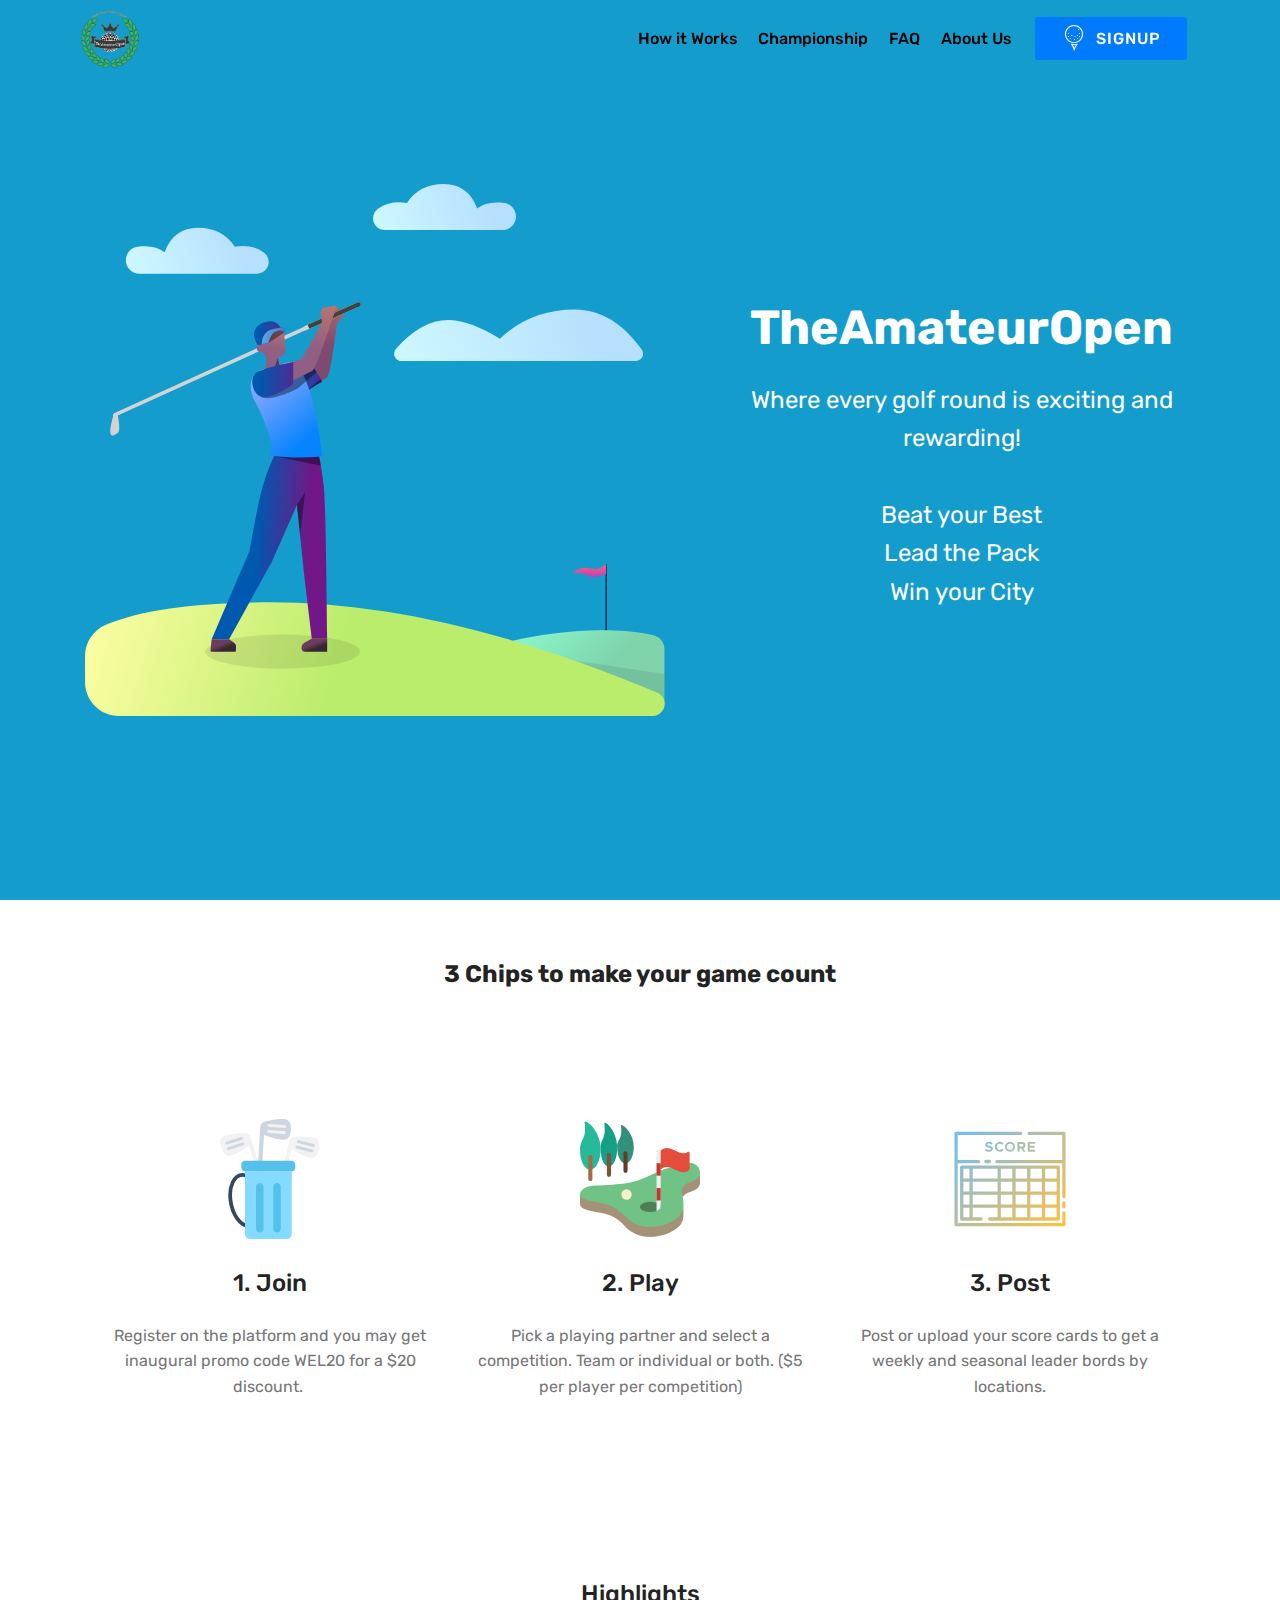
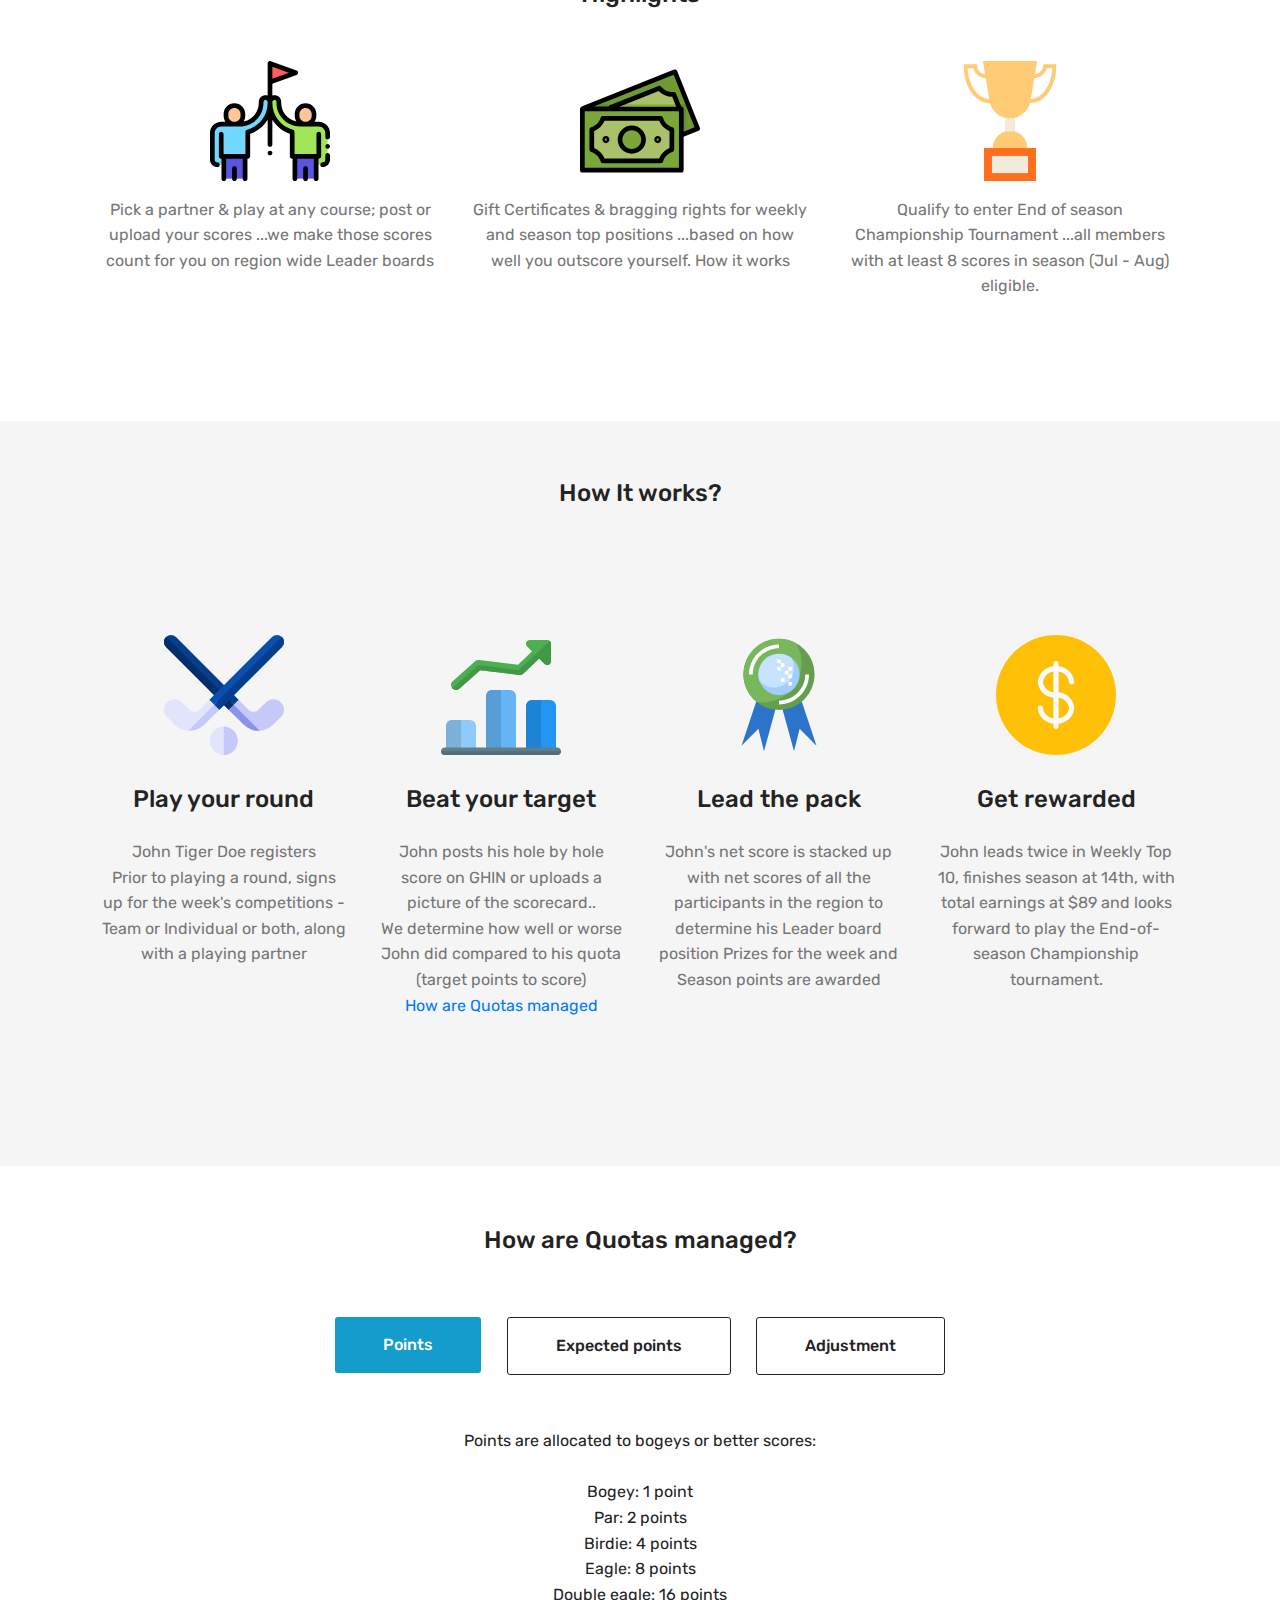
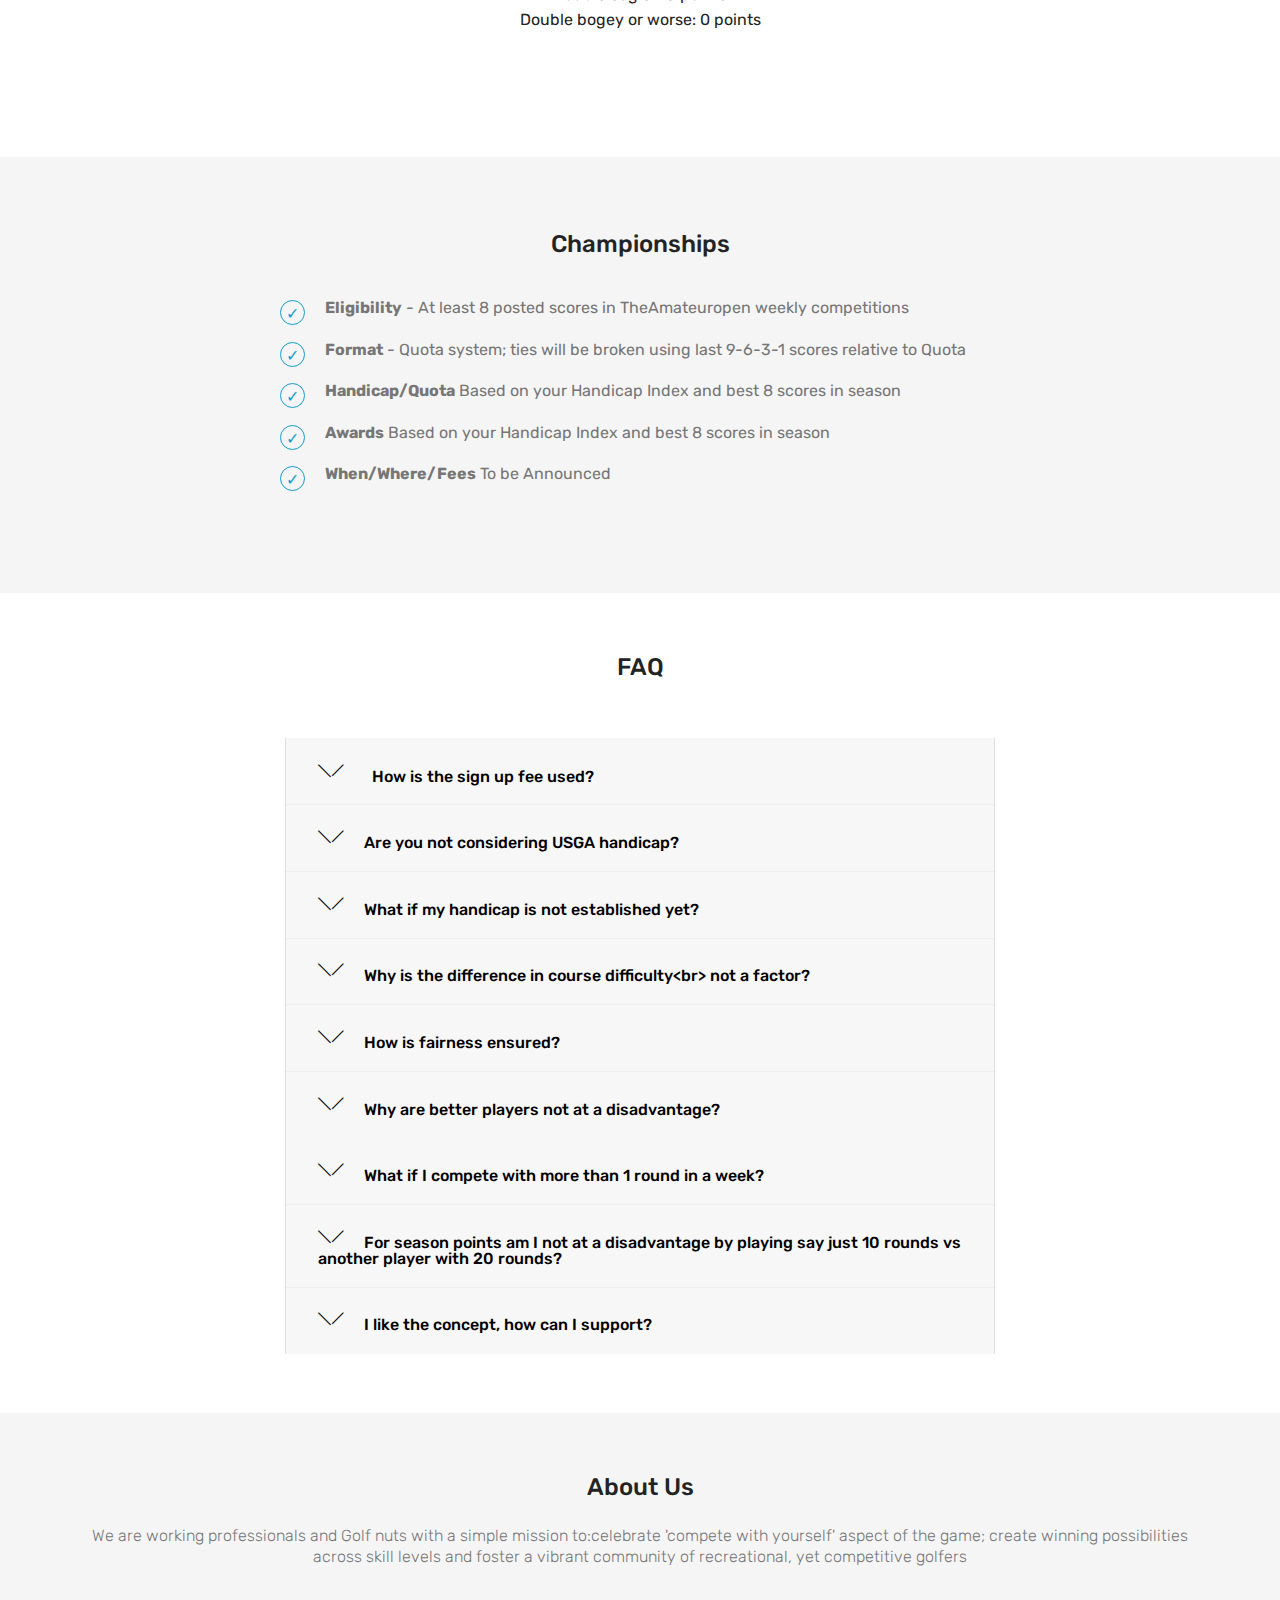
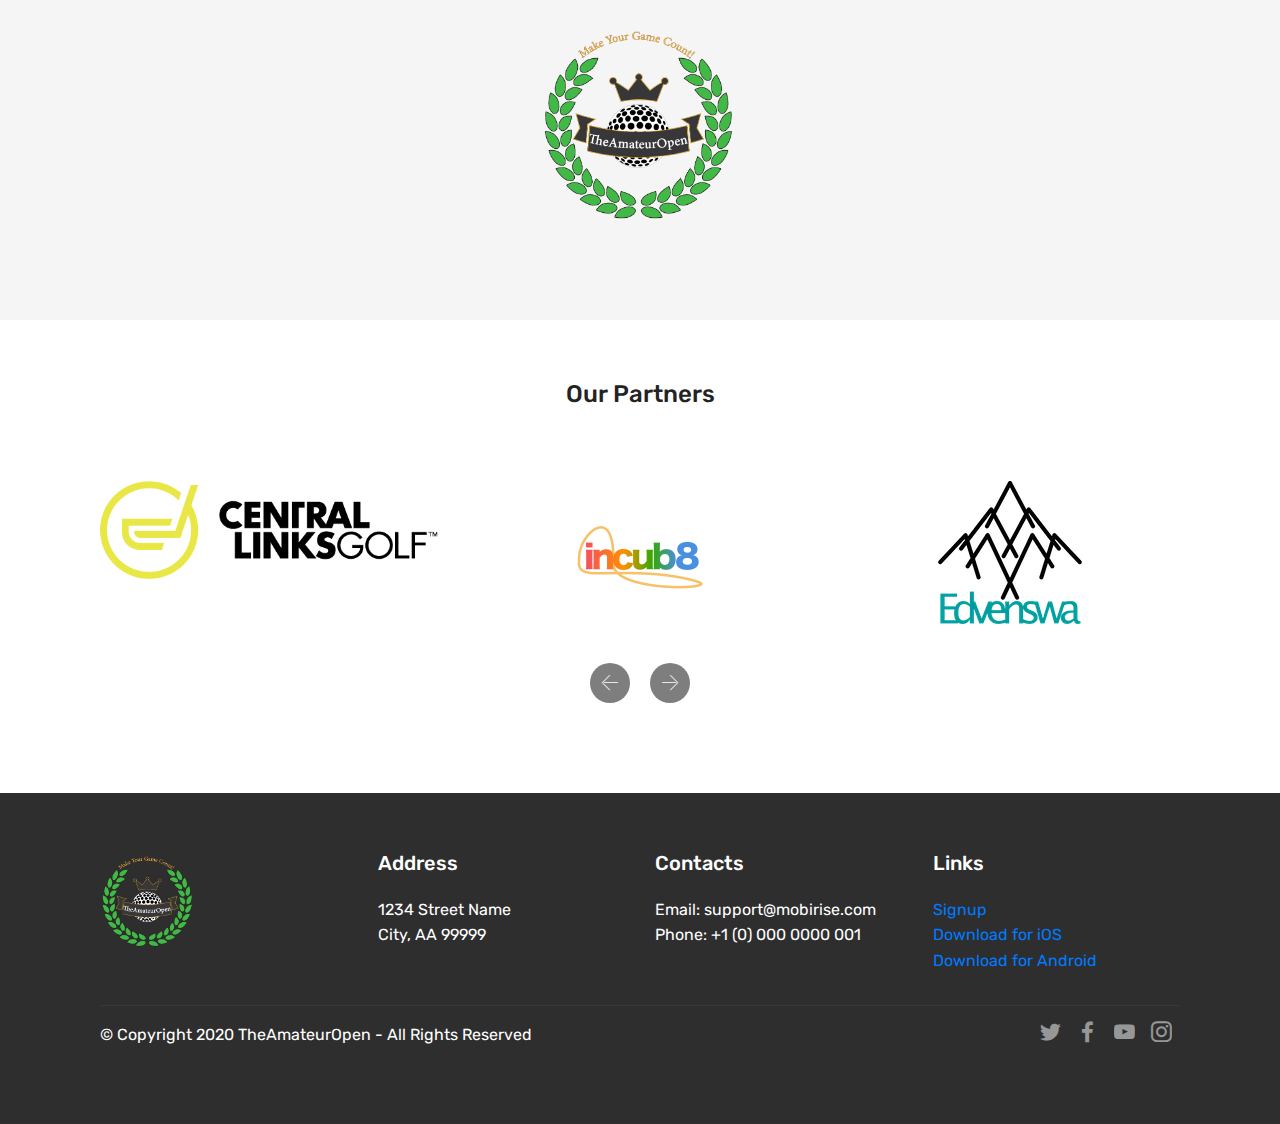
==== commit 3795c203: "Vector version" ====
--- a/index.html
+++ b/index.html
@@ -4,6 +4,7 @@
 <head>
     <meta charset="UTF-8">
     <meta http-equiv="X-UA-Compatible" content="IE=edge">
+    <meta name="generator" content="Mobirise v4.12.3, mobirise.com">
     <meta name="twitter:card" content="summary_large_image" />
     <meta name="twitter:image:src" content="assets/images/index-meta.png">
     <meta property="og:image" content="assets/images/index-meta.png">
@@ -20,14 +21,18 @@
     <link rel="stylesheet" href="assets/bootstrap/css/bootstrap.min.css">
     <link rel="stylesheet" href="assets/bootstrap/css/bootstrap-grid.min.css">
     <link rel="stylesheet" href="assets/bootstrap/css/bootstrap-reboot.min.css">
+    <link rel="stylesheet" href="assets/tether/tether.min.css">
     <link rel="stylesheet" href="assets/dropdown/css/style.css">
-    <link rel="stylesheet" href="assets/tether/tether.min.css">
     <link rel="stylesheet" href="assets/socicon/css/styles.css">
     <link rel="stylesheet" href="assets/theme/css/style.css">
     <link rel="preload" as="style" href="assets/mobirise/css/mbr-additional.css">
     <link rel="stylesheet" href="assets/mobirise/css/mbr-additional.css" type="text/css">
 
-
+    <style>
+        .img-icon-100 {
+            width: 120px !important;
+        }
+    </style>
 
 </head>
 
@@ -52,7 +57,7 @@
                 <div class="navbar-brand">
                     <span class="navbar-logo">
                         <a href="https://theamateuropen-dev.web.app/">
-                            <img src="assets/images/tao.png" alt="TAO" title="" style="height: 3.8rem;">
+                            <img src="assets/images/tao.png" alt="Mobirise" title="" style="height: 3.8rem;">
                         </a>
                     </span>
 
@@ -61,10 +66,16 @@
             <div class="collapse navbar-collapse" id="navbarSupportedContent">
                 <ul class="navbar-nav nav-dropdown" data-app-modern-menu="true">
                     <li class="nav-item">
-                        <a class="nav-link link text-black display-4" href="index.html#features14-c">
+                        <a class="nav-link link text-black display-4" href="index.html#features1-m">
+                            How it Works</a>
+                    </li>
+                    <li class="nav-item"><a class="nav-link link text-black display-4" href="index.html#content12-s">
+                            Championship</a></li>
+                    <li class="nav-item"><a class="nav-link link text-black display-4" href="index.html#accordion1-u">
+                            FAQ</a></li>
+                    <li class="nav-item"><a class="nav-link link text-black display-4" href="index.html#features14-c">
                             About Us
-                        </a>
-                    </li>
+                        </a></li>
                 </ul>
                 <div class="navbar-buttons mbr-section-btn"><a class="btn btn-sm btn-primary display-4"
                         href="https://theamateuropen-dev.web.app/"><span
@@ -74,6 +85,8 @@
             </div>
         </nav>
     </section>
+
+    <section class="engine"><a href="https://mobirise.info/y">free html website templates</a></section>
     <section class="header3 cid-s38iILy1UU mbr-fullscreen" id="header3-1">
 
 
@@ -83,18 +96,38 @@
         <div class="container">
             <div class="media-container-row">
                 <div class="mbr-figure" style="width: 130%;">
-                    <img src="assets/images/golfer.svg" alt="TAO" title="">
+                    <img src="assets/images/golfer.svg" alt="Mobirise" title="">
                 </div>
 
                 <div class="media-content">
-                    <h1 class="mbr-section-title mbr-white pb-3 mbr-fonts-style display-1">
-                        <br><br>The<br>Amateur<br>Open
-                    </h1>
+                    <h1 class="mbr-section-title mbr-white pb-3 mbr-fonts-style display-2">
+                        <br><br><strong>TheAmateurOpen
+                        </strong></h1>
 
                     <div class="mbr-section-text mbr-white pb-3 ">
                         <p class="mbr-text mbr-fonts-style display-5">Where every golf round is exciting and
-                            rewarding!<br><br></p>
-                    </div>
+                            rewarding!<br><br>Beat your Best<br>Lead the Pack<br>Win your City<br><br></p>
+                    </div>
+
+                </div>
+            </div>
+        </div>
+
+    </section>
+
+    <section class="header1 cid-s3oMLTVNHF" id="header16-d">
+
+
+
+
+
+        <div class="container">
+            <div class="row justify-content-md-center">
+                <div class="col-md-10 align-center">
+                    <h1 class="mbr-section-title mbr-bold pb-3 mbr-fonts-style display-5">
+                        3 Chips to make your game count</h1>
+
+
 
                 </div>
             </div>
@@ -112,12 +145,10 @@
 
                 <div class="card p-3 col-12 col-md-6 col-lg-4">
                     <div class="card-img pb-3">
-                        <span class="mbr-iconfont mbri-users"
-                            style="color: rgb(0, 122, 254); fill: rgb(0, 122, 254);"></span>
+                        <img src="img/fewbats.svg" alt="" class="img-icon-100">
                     </div>
                     <div class="card-box">
-                        <h4 class="card-title py-3 mbr-fonts-style display-5">
-                            Join</h4>
+                        <h4 class="card-title py-3 mbr-fonts-style display-5">1. Join</h4>
                         <p class="mbr-text mbr-fonts-style display-7">
                             Register on the platform and you may get inaugural promo code WEL20 for a $20
                             discount.&nbsp;</p>
@@ -126,12 +157,10 @@
 
                 <div class="card p-3 col-12 col-md-6 col-lg-4">
                     <div class="card-img pb-3">
-                        <span class="mbr-iconfont icon54-v1-golf"
-                            style="color: rgb(0, 122, 254); fill: rgb(0, 122, 254);"></span>
+                        <img src="img/golf-course.svg" alt="" class="img-icon-100">
                     </div>
                     <div class="card-box">
-                        <h4 class="card-title py-3 mbr-fonts-style display-5">
-                            Play</h4>
+                        <h4 class="card-title py-3 mbr-fonts-style display-5">2. Play</h4>
                         <p class="mbr-text mbr-fonts-style display-7">
                             Pick a playing partner and select a competition. Team or individual or both. ($5 per player
                             per competition)</p>
@@ -140,12 +169,10 @@
 
                 <div class="card p-3 col-12 col-md-6 col-lg-4">
                     <div class="card-img pb-3">
-                        <span class="mbr-iconfont mbri-calendar"
-                            style="color: rgb(0, 122, 254); fill: rgb(0, 122, 254);"></span>
+                        <img src="img/score.svg" alt="" class="img-icon-100">
                     </div>
                     <div class="card-box">
-                        <h4 class="card-title py-3 mbr-fonts-style display-5">
-                            Post</h4>
+                        <h4 class="card-title py-3 mbr-fonts-style display-5">3. Post</h4>
                         <p class="mbr-text mbr-fonts-style display-7">
                             Post or upload your score cards to get a weekly and seasonal leader bords by locations.
                         </p>
@@ -160,89 +187,23 @@
 
     </section>
 
-    <section class="counters4 counters cid-s38vr2YL2P" id="counters4-9">
-
-
-
-        <div class="mbr-overlay" style="opacity: 0.6; background-color: rgb(35, 35, 35);">
-        </div>
-
-        <div class="container pt-4 mt-2">
-            <h2 class="mbr-section-title pb-3 align-center mbr-fonts-style display-2">Make your game count!</h2>
-
-            <div>
-
-                <div class="cards-block">
-                    <div class="cards-container">
-                        <div class="card px-3 align-left col-12">
-                            <div class="panel-item p-4 d-flex align-items-start">
-                                <div class="card-img pr-3">
-                                    <h3 class="img-text d-flex align-items-center justify-content-center">
-                                        1
-                                    </h3>
-                                </div>
-                                <div class="card-text">
-                                    <h4 class="mbr-content-title mbr-bold mbr-fonts-style display-7"><br>Beat Your Best
-                                    </h4>
-                                    <p class="mbr-content-text mbr-fonts-style display-7">
-                                        Constantly improve your game by beating your earlier score.</p>
-                                </div>
-                            </div>
-                        </div>
-                        <div class="card px-3 align-left col-12">
-                            <div class="panel-item p-4 d-flex align-items-start">
-                                <div class="card-img pr-3">
-                                    <h3 class="img-text d-flex align-items-center justify-content-center">
-                                        2
-                                    </h3>
-                                </div>
-                                <div class="card-text">
-                                    <h4 class="mbr-content-title mbr-bold mbr-fonts-style display-7">Lead the pack</h4>
-                                    <p class="mbr-content-text mbr-fonts-style display-7">
-                                        Play with partners and improve your game each time.
-                                    </p>
-                                </div>
-                            </div>
-                        </div>
-                        <div class="card px-3 align-left col-12">
-                            <div class="panel-item p-4 d-flex align-items-start">
-                                <div class="card-img pr-3">
-                                    <h3 class="img-text d-flex align-items-center justify-content-center">
-                                        3
-                                    </h3>
-                                </div>
-                                <div class="card-text">
-                                    <h4 class="mbr-content-title mbr-bold mbr-fonts-style display-7">Win your city</h4>
-                                    <p class="mbr-content-text mbr-fonts-style display-7">
-                                        Make your city proud by representing and winning your community.</p>
-                                </div>
-                            </div>
-                        </div>
-
-                    </div>
-                </div>
-            </div>
-        </div>
-    </section>
-
-    <section class="mbr-section content4 cid-s38sgKQuKY" id="content4-8">
+    <section class="mbr-section content4 cid-s3oTBezQFC" id="content4-h">
 
 
 
         <div class="container">
             <div class="media-container-row">
                 <div class="title col-12 col-md-8">
-                    <h2 class="align-center pb-3 mbr-fonts-style display-2">
-                        Highlights
-                    </h2>
-
-
-                </div>
-            </div>
-        </div>
-    </section>
-
-    <section class="features6 cid-s38rvMrHhC" id="features6-7">
+                    <h2 class="align-center pb-3 mbr-fonts-style display-5">
+                        Highlights</h2>
+
+
+                </div>
+            </div>
+        </div>
+    </section>
+
+    <section class="features1 cid-s3oTvPkaUl" id="features1-g">
 
 
 
@@ -252,48 +213,489 @@
 
                 <div class="card p-3 col-12 col-md-6 col-lg-4">
                     <div class="card-img pb-3">
-                        <span class="mbr-iconfont mbri-user"
-                            style="color: rgb(239, 239, 239); fill: rgb(239, 239, 239); font-size: 60px;"></span>
+                        <img src="img/win.svg" alt="" class="img-icon-100">
                     </div>
                     <div class="card-box">
-
-                        <p class="mbr-text mbr-fonts-style display-7">Pick a partner and play at any course; post or
-                            upload your scores<br>...we make those scores count <br>for you on region wide Leader boards
+                        <p class="mbr-text mbr-fonts-style display-7">
+                            Pick a partner & play at any course;
+                            post or upload your scores
+                            ...we make those scores count for you
+                            on region wide Leader boards
                         </p>
                     </div>
                 </div>
 
                 <div class="card p-3 col-12 col-md-6 col-lg-4">
                     <div class="card-img pb-3">
-                        <span class="mbr-iconfont mbri-clock"
-                            style="color: rgb(239, 239, 239); fill: rgb(239, 239, 239); font-size: 60px;"></span>
+                        <img src="img/money.svg" alt="" class="img-icon-100">
                     </div>
                     <div class="card-box">
-
-                        <p class="mbr-text mbr-fonts-style display-7">Weekly &amp; Season top positions get bragging
-                            rights and gift certificates based on how <br>well you outscore yourself. How it works</p>
-                    </div>
-                </div>
-
+                        <p class="mbr-text mbr-fonts-style display-7">
+                            Gift Certificates & bragging rights
+                            for weekly and season top positions
+                            ...based on how well you outscore
+                            yourself. How it works
+                        </p>
+                    </div>
+                </div>
                 <div class="card p-3 col-12 col-md-6 col-lg-4">
                     <div class="card-img pb-3">
-                        <span class="mbr-iconfont mbri-flag"
-                            style="color: rgb(239, 239, 239); fill: rgb(239, 239, 239); font-size: 60px;"></span>
+                        <img src="img/championship.svg" alt="" class="img-icon-100">
                     </div>
                     <div class="card-box">
-
                         <p class="mbr-text mbr-fonts-style display-7">
-                            Qualify to enter End of season Championship Tournament to be held in Fall 2020 all members
-                            with at least 8 scores in season (Jul - Aug) eligible.</p>
-                    </div>
-                </div>
-
-
-
-            </div>
-
-        </div>
-
+                            Qualify to enter End of season
+                            Championship Tournament
+                            ...all members with at least 8 scores in
+                            season (Jul - Aug) eligible.
+                        </p>
+                    </div>
+                </div>
+
+
+
+
+            </div>
+
+        </div>
+
+    </section>
+
+    <section class="mbr-section content4 cid-s3oVeGFf3M" id="content4-j">
+
+
+
+        <div class="container">
+            <div class="media-container-row">
+                <div class="title col-12 col-md-8">
+                    <h2 class="align-center pb-3 mbr-fonts-style display-5">
+                        How It works?</h2>
+
+
+                </div>
+            </div>
+        </div>
+    </section>
+
+    <section class="features1 cid-s3oWuNetiL" id="features1-m">
+
+
+
+
+        <div class="container">
+            <div class="media-container-row">
+
+                <div class="card p-3 col-12 col-md-6 col-lg-3">
+                    <div class="card-img pb-3">
+                        <img src="img/golfplay.svg" alt="" class="img-icon-100">
+                    </div>
+                    <div class="card-box">
+                        <h4 class="card-title py-3 mbr-fonts-style display-5">Play your round</h4>
+                        <p class="mbr-text mbr-fonts-style display-7">John Tiger Doe registers<br>Prior to playing a
+                            round, signs up for the week's competitions - Team or Individual or both, along with a
+                            playing partner</p>
+                    </div>
+                </div>
+
+                <div class="card p-3 col-12 col-md-6 col-lg-3">
+                    <div class="card-img pb-3">
+                        <img src="img/growth.svg" alt="" class="img-icon-100">
+                    </div>
+                    <div class="card-box">
+                        <h4 class="card-title py-3 mbr-fonts-style display-5">Beat your target</h4>
+                        <p class="mbr-text mbr-fonts-style display-7">John posts his hole by hole score on GHIN or
+                            uploads a picture of the scorecard..<br>We determine how well or worse John did compared to
+                            his quota (target points to score)<br><a href="https://theamateuropen-dev.web.app/">How are
+                                Quotas managed</a><br><br></p>
+                    </div>
+                </div>
+
+                <div class="card p-3 col-12 col-md-6 col-lg-3">
+                    <div class="card-img pb-3">
+                        <img src="img/golfmedals.svg" alt="" class="img-icon-100">
+                    </div>
+                    <div class="card-box">
+                        <h4 class="card-title py-3 mbr-fonts-style display-5">Lead the pack</h4>
+                        <p class="mbr-text mbr-fonts-style display-7">John's net score is stacked up with net scores of
+                            all the participants in the region to determine his Leader board position Prizes for the
+                            week and Season points are awarded</p>
+                    </div>
+                </div>
+
+                <div class="card p-3 col-12 col-md-6 col-lg-3">
+                    <div class="card-img pb-3">
+                        <img src="img/money2.svg" alt="" class="img-icon-100">
+                    </div>
+                    <div class="card-box">
+                        <h4 class="card-title py-3 mbr-fonts-style display-5">Get rewarded</h4>
+                        <p class="mbr-text mbr-fonts-style display-7">
+                            John leads twice in Weekly Top 10, finishes season at 14th, with total earnings at $89 and
+                            looks forward to play the End-of-season Championship tournament.
+                        </p>
+                    </div>
+                </div>
+
+            </div>
+
+        </div>
+
+    </section>
+
+    <section class="tabs2 cid-s3oYSqsFpo" id="tabs2-q">
+
+
+
+
+        <div class="container">
+            <h2 class="mbr-section-title align-center pb-5 mbr-fonts-style display-5">How are Quotas managed?</h2>
+            <div class="media-container-row">
+                <div class="col-12 col-md-8">
+                    <ul class="nav nav-tabs" role="tablist">
+                        <li class="nav-item"><a class="nav-link mbr-fonts-style show active display-7" role="tab"
+                                data-toggle="tab" href="#tabs2-q_tab0" aria-selected="true">
+                                Points
+                            </a></li>
+                        <li class="nav-item"><a class="nav-link mbr-fonts-style show active display-7" role="tab"
+                                data-toggle="tab" href="#tabs2-q_tab1" aria-selected="true">
+                                Expected points</a></li>
+                        <li class="nav-item"><a class="nav-link mbr-fonts-style show active display-7" role="tab"
+                                data-toggle="tab" href="#tabs2-q_tab2" aria-selected="true">
+                                Adjustment</a></li>
+
+
+
+                    </ul>
+                    <div class="tab-content">
+                        <div id="tab1" class="tab-pane in active" role="tabpanel">
+                            <div class="row">
+                                <div class="col-md-12">
+                                    <p class="mbr-text py-5 mbr-fonts-style display-7">Points are allocated to bogeys or
+                                        better scores:<br><br>Bogey: 1 point<br>Par: 2 points<br>Birdie: 4
+                                        points<br>Eagle: 8 points<br>Double eagle: 16 points<br>Double bogey or worse: 0
+                                        points</p>
+                                </div>
+                            </div>
+                        </div>
+                        <div id="tab2" class="tab-pane" role="tabpanel">
+                            <div class="row">
+                                <div class="col-md-12">
+                                    <p class="mbr-text py-5 mbr-fonts-style display-7">Quota is determined based on the
+                                        players's handicap index and a handicap adjustment percentage (based on how
+                                        players score in their previous round).<br><br>For players who would like to
+                                        know the nuts and bolts, here is an example:<br><br>John has a handicap index of
+                                        11.9<br>The course and tees he is playing has a course rating of 69.4, slope
+                                        rating of 124 and the par is 71<br>His course handicap is calculated as
+                                        below:<br>(Handicap Index*Slope/113) + (Course rating - Par)<br>= (11.9*124/113)
+                                        + (69.4-71)<br>= 11.458<br>His Playing handicap is obtained by applying a
+                                        handicap adjustment percentage of 85% which is 9.739. After rounding down it is
+                                        9. John's quota for the round is 36 minus playing handicap: 36 -9 = 27.</p>
+                                </div>
+                            </div>
+                        </div>
+                        <div id="tab3" class="tab-pane" role="tabpanel">
+                            <div class="row">
+                                <div class="col-md-12">
+                                    <p class="mbr-text py-5 mbr-fonts-style display-7">Handicap adjustment percentatge
+                                        is determined by the player's Leaderboard position in his/her previous
+                                        round(Subject to revision).<br><br>Top 33%: 75%<br>Middle 33%: 85%<br>Bottom
+                                        33%: 95%</p>
+                                </div>
+                            </div>
+                        </div>
+                        <div id="tab4" class="tab-pane" role="tabpanel">
+                            <div class="row">
+                                <div class="col-md-12">
+                                    <p class="mbr-text py-5 mbr-fonts-style display-7">
+                                        Mobirise gives you the freedom to develop as many websites as you like given the
+                                        fact that it is a desktop app.
+                                    </p>
+                                </div>
+                            </div>
+                        </div>
+                        <div id="tab5" class="tab-pane" role="tabpanel">
+                            <div class="row">
+                                <div class="col-md-12">
+                                    <p class="mbr-text py-5 mbr-fonts-style display-7">
+                                        Publish your website to a local drive, FTP or host on Amazon S3, Google Cloud,
+                                        Github Pages. Don't be a hostage to just one platform or service provider.
+                                    </p>
+                                </div>
+                            </div>
+                        </div>
+                        <div id="tab6" class="tab-pane" role="tabpanel">
+                            <div class="row">
+                                <div class="col-md-12">
+                                    <p class="mbr-text py-5 mbr-fonts-style display-7">
+                                        Just drop the blocks into the page, edit content inline and publish - no
+                                        technical skills required.
+                                    </p>
+                                </div>
+                            </div>
+                        </div>
+                    </div>
+                </div>
+            </div>
+        </div>
+    </section>
+
+    <section class="mbr-section content4 cid-s3p2VgKg1f" id="content4-t">
+
+
+
+        <div class="container">
+            <div class="media-container-row">
+                <div class="title col-12 col-md-8">
+                    <h2 class="align-center pb-3 mbr-fonts-style display-5">
+                        Championships</h2>
+
+
+                </div>
+            </div>
+        </div>
+    </section>
+
+    <section class="mbr-section article content12 cid-s3p28UCQ8S" id="content12-s">
+
+
+        <div class="container">
+            <div class="media-container-row">
+                <div class="mbr-text counter-container col-12 col-md-8 mbr-fonts-style display-7">
+                    <ul>
+                        <li><strong>Eligibility</strong> - At least 8 posted scores in TheAmateuropen weekly
+                            competitions</li>
+                    </ul>
+                    <ul>
+                        <li><strong>Format</strong> - Quota system; ties will be broken using last 9-6-3-1 scores
+                            relative to Quota</li>
+                        <li><strong>Handicap/Quota</strong>&nbsp;Based on your Handicap Index and best 8 scores in
+                            season</li>
+                        <li><strong>Awards</strong> Based on your Handicap Index and best 8 scores in season</li>
+                        <li><strong>When/Where/Fees</strong>&nbsp;To be Announced</li>
+                    </ul>
+                </div>
+            </div>
+        </div>
+    </section>
+
+    <section class="accordion1 cid-s3p4GtTXhJ" id="accordion1-u">
+
+
+
+
+        <div class="container">
+            <div class="media-container-row">
+                <div class="col-12 col-md-8">
+                    <div class="section-head text-center space30">
+                        <h2 class="mbr-section-title pb-5 mbr-fonts-style display-5">FAQ
+                        </h2>
+                    </div>
+                    <div class="clearfix"></div>
+                    <div id="bootstrap-accordion_25" class="panel-group accordionStyles accordion" role="tablist"
+                        aria-multiselectable="true">
+                        <div class="card">
+                            <div class="card-header" role="tab" id="headingOne">
+                                <a role="button" class="panel-title collapsed text-black" data-toggle="collapse"
+                                    data-core="" href="#collapse1_25" aria-expanded="false" aria-controls="collapse1">
+                                    <h4 class="mbr-fonts-style display-7">
+                                        <span class="sign mbr-iconfont mbri-arrow-down inactive"></span>&nbsp; &nbsp;How
+                                        is the sign up fee used?</h4>
+                                </a>
+                            </div>
+                            <div id="collapse1_25" class="panel-collapse noScroll collapse " role="tabpanel"
+                                aria-labelledby="headingOne" data-parent="#bootstrap-accordion_25">
+                                <div class="panel-body p-4">
+                                    <p class="mbr-fonts-style panel-text display-7">70% ($3.5) of the total sign up fees
+                                        would be disbursed back to members in the form of gift certificates - for weekly
+                                        ($2.5) and season end ($1) pay outs.<br>We are also planning on earmarking about
+                                        10% for donating to Youth on Course program. ($0.50)<br>We are working hard to
+                                        keep the rest of the costs within 20% (about $1) of the total sign up fees, this
+                                        inaugural year.</p>
+                                </div>
+                            </div>
+                        </div>
+                        <div class="card">
+                            <div class="card-header" role="tab" id="headingTwo">
+                                <a role="button" class="collapsed panel-title text-black" data-toggle="collapse"
+                                    data-core="" href="#collapse2_25" aria-expanded="false" aria-controls="collapse2">
+                                    <h4 class="mbr-fonts-style display-7">
+                                        <span class="sign mbr-iconfont mbri-arrow-down inactive"></span>&nbsp;Are you
+                                        not considering USGA handicap?
+                                    </h4>
+                                </a>
+
+                            </div>
+                            <div id="collapse2_25" class="panel-collapse noScroll collapse" role="tabpanel"
+                                aria-labelledby="headingTwo" data-parent="#bootstrap-accordion_25">
+                                <div class="panel-body p-4">
+                                    <p class="mbr-fonts-style panel-text display-7">
+                                        The basis for the competitions is handicap index. For players who don't have
+                                        active handicap index, 1 year subsciption is included in the plaform
+                                        registration.</p>
+                                </div>
+                            </div>
+                        </div>
+                        <div class="card">
+                            <div class="card-header" role="tab" id="headingThree">
+                                <a role="button" class="collapsed text-black panel-title" data-toggle="collapse"
+                                    data-core="" href="#collapse3_25" aria-expanded="false" aria-controls="collapse3">
+                                    <h4 class="mbr-fonts-style display-7">
+                                        <span class="sign mbr-iconfont mbri-arrow-down inactive"></span>&nbsp;What if my
+                                        handicap is not established yet?</h4>
+                                </a>
+                            </div>
+                            <div id="collapse3_25" class="panel-collapse noScroll collapse" role="tabpanel"
+                                aria-labelledby="headingThree" data-parent="#bootstrap-accordion_25">
+                                <div class="panel-body p-4">
+                                    <p class="mbr-fonts-style panel-text display-7">ith World Handicap System, all it
+                                        takes is just 3 scores to get the handicap index. Please go ahead and sign up.
+                                        You can also post scores from prior rounds to USGA GHIN app.</p>
+                                </div>
+                            </div>
+                        </div>
+                        <div class="card">
+                            <div class="card-header" role="tab" id="headingFour">
+                                <a role="button" class="collapsed panel-title text-black" data-toggle="collapse"
+                                    data-core="" href="#collapse4_25" aria-expanded="false" aria-controls="collapse4">
+                                    <h4 class="mbr-fonts-style display-7">
+                                        <span class="sign mbr-iconfont mbri-arrow-down inactive"></span>&nbsp;Why is the
+                                        difference in course difficulty&lt;br&gt; not a factor?</h4>
+                                </a>
+                            </div>
+                            <div id="collapse4_25" class="panel-collapse noScroll collapse" role="tabpanel"
+                                aria-labelledby="headingFour" data-parent="#bootstrap-accordion_25">
+                                <div class="panel-body p-4">
+                                    <p class="mbr-fonts-style panel-text display-7">
+                                        Course ratings and slope ratings are a factor in determining course handicap,
+                                        based on which a playing handicap and quota are determined. In the new World
+                                        Handicap system, USGA has included adjustments for playing condition variations,
+                                        exceptional rounds etc. making it a very robust framework</p>
+                                </div>
+                            </div>
+                        </div>
+                        <div class="card">
+                            <div class="card-header" role="tab" id="headingFive">
+                                <a role="button" class="collapsed panel-title text-black" data-toggle="collapse"
+                                    data-core="" href="#collapse5_25" aria-expanded="false" aria-controls="collapse5">
+                                    <h4 class="mbr-fonts-style display-7">
+                                        <span class="sign mbr-iconfont mbri-arrow-down inactive"></span>&nbsp;How is
+                                        fairness ensured?</h4>
+                                </a>
+                            </div>
+                            <div id="collapse5_25" class="panel-collapse noScroll collapse" role="tabpanel"
+                                aria-labelledby="headingFive" data-parent="#bootstrap-accordion_25">
+                                <div class="panel-body p-4">
+                                    <p class="mbr-fonts-style panel-text display-7">The quota assigned is based on USGA
+                                        handicap index and an adjustment percentage is applied based on the
+                                        scores/positions from previous round.<br><br>All the scores need to be posted to
+                                        USGA GHIN system. TheAmateurOpen handicap committee periodically reviews the
+                                        score cards uploaded and posted GHIN scores to ensure adherence.</p>
+                                </div>
+                            </div>
+                        </div>
+                        <div class="card">
+                            <div class="card-header" role="tab" id="headingSix">
+                                <a role="button" class="collapsed panel-title text-black" data-toggle="collapse"
+                                    data-core="" href="#collapse6_25" aria-expanded="false" aria-controls="collapse6">
+                                    <h4 class="mbr-fonts-style display-7">
+                                        <span class="sign mbr-iconfont mbri-arrow-down inactive"></span>&nbsp;Why are
+                                        better players not at a disadvantage?</h4>
+                                </a>
+                            </div>
+                            <div id="collapse6_25" class="panel-collapse noScroll collapse" role="tabpanel"
+                                aria-labelledby="headingSix" data-parent="#bootstrap-accordion_25">
+                                <div class="panel-body p-4">
+                                    <p class="mbr-fonts-style panel-text display-7">
+                                        Scoring scale is not linear. Better players have aggressive scoring
+                                        opportunities with birdies or better. Birdie gets 4 points, Eagle gets 8 points
+                                        and so on.</p>
+                                </div>
+                            </div>
+                        </div>
+                    </div>
+                </div>
+            </div>
+        </div>
+    </section>
+
+    <section class="accordion1 cid-s3p6RB8OG4" id="accordion1-v">
+
+
+
+
+        <div class="container">
+            <div class="media-container-row">
+                <div class="col-12 col-md-8">
+                    <div class="section-head text-center space30">
+
+                    </div>
+                    <div class="clearfix"></div>
+                    <div id="bootstrap-accordion_26" class="panel-group accordionStyles accordion" role="tablist"
+                        aria-multiselectable="true">
+                        <div class="card">
+                            <div class="card-header" role="tab" id="headingOne">
+                                <a role="button" class="panel-title collapsed text-black" data-toggle="collapse"
+                                    data-core="" href="#collapse1_26" aria-expanded="false" aria-controls="collapse1">
+                                    <h4 class="mbr-fonts-style display-7">
+                                        <span class="sign mbr-iconfont mbri-arrow-down inactive"></span>&nbsp;What if I
+                                        compete with more than 1 round in a week?</h4>
+                                </a>
+                            </div>
+                            <div id="collapse1_26" class="panel-collapse noScroll collapse " role="tabpanel"
+                                aria-labelledby="headingOne" data-parent="#bootstrap-accordion_26">
+                                <div class="panel-body p-4">
+                                    <p class="mbr-fonts-style panel-text display-7">
+                                        Your best position of all rounds in the week will be taken into consideration
+                                        for weekly leaderboard, weekly rewards and season points. All your rounds will
+                                        be counted towards number of rounds played in the season.</p>
+                                </div>
+                            </div>
+                        </div>
+                        <div class="card">
+                            <div class="card-header" role="tab" id="headingTwo">
+                                <a role="button" class="collapsed panel-title text-black" data-toggle="collapse"
+                                    data-core="" href="#collapse2_26" aria-expanded="false" aria-controls="collapse2">
+                                    <h4 class="mbr-fonts-style display-7">
+                                        <span class="sign mbr-iconfont mbri-arrow-down inactive"></span>&nbsp;For season
+                                        points am I not at a disadvantage by playing say just 10 rounds vs another
+                                        player with 20 rounds?</h4>
+                                </a>
+
+                            </div>
+                            <div id="collapse2_26" class="panel-collapse noScroll collapse" role="tabpanel"
+                                aria-labelledby="headingTwo" data-parent="#bootstrap-accordion_26">
+                                <div class="panel-body p-4">
+                                    <p class="mbr-fonts-style panel-text display-7">
+                                        Players are welcome to compete in as many rounds as they would like; Best 8
+                                        season points scored will be taken into consideration for the End of season
+                                        Leaderboard.</p>
+                                </div>
+                            </div>
+                        </div>
+                        <div class="card">
+                            <div class="card-header" role="tab" id="headingThree">
+                                <a role="button" class="collapsed text-black panel-title" data-toggle="collapse"
+                                    data-core="" href="#collapse3_26" aria-expanded="false" aria-controls="collapse3">
+                                    <h4 class="mbr-fonts-style display-7">
+                                        <span class="sign mbr-iconfont mbri-arrow-down inactive"></span>&nbsp;I like the
+                                        concept, how can I support?</h4>
+                                </a>
+                            </div>
+                            <div id="collapse3_26" class="panel-collapse noScroll collapse" role="tabpanel"
+                                aria-labelledby="headingThree" data-parent="#bootstrap-accordion_26">
+                                <div class="panel-body p-4">
+                                    <p class="mbr-fonts-style panel-text display-7">We wholeheartedly appreciate that.
+                                        Please spread the word among your friends, we need a lot of sign-ups to get off
+                                        the ground and stay afloat.</p>
+                                </div>
+                            </div>
+                        </div>
+
+
+
+                    </div>
+                </div>
+            </div>
+        </div>
     </section>
 
     <section class="features14 cid-s38yNsiXI8" id="features14-c">
@@ -302,7 +704,7 @@
 
 
         <div class="container align-center">
-            <h2 class="mbr-section-title pb-3 mbr-fonts-style display-2">
+            <h2 class="mbr-section-title pb-3 mbr-fonts-style display-5">
                 About Us</h2>
             <h3 class="mbr-section-subtitle pb-5 mbr-fonts-style display-7">We are working professionals and Golf nuts
                 with a simple mission to:celebrate 'compete with yourself' aspect of the game; create winning
@@ -340,8 +742,80 @@
                 </div>
                 <div class="media-container-row image-row">
                     <div class="mbr-figure" style="width: 18%;">
-                        <img src="assets/images/tao.png" alt="tao" title="">
-                    </div>
+                        <img src="assets/images/tao.png" alt="Mobirise" title="">
+                    </div>
+                </div>
+            </div>
+        </div>
+    </section>
+
+    <section class="clients cid-s3oOqjRg10" data-interval="false" id="clients-e">
+
+
+
+        <div class="container mb-5">
+            <div class="media-container-row">
+                <div class="col-12 align-center">
+                    <h2 class="mbr-section-title pb-3 mbr-fonts-style display-5">
+                        Our Partners</h2>
+
+                </div>
+            </div>
+        </div>
+
+        <div class="container">
+            <div class="carousel slide" role="listbox" data-pause="true" data-keyboard="false" data-ride="carousel"
+                data-interval="5000">
+                <div class="carousel-inner" data-visible="3">
+
+
+
+
+
+                    <div class="carousel-item ">
+                        <div class="media-container-row">
+                            <div class="col-md-12">
+                                <div class="wrap-img ">
+                                    <a href="https://centrallinksgolf.org/"><img
+                                            src="assets/images/central-links-golf-320w.png"
+                                            class="img-responsive clients-img" alt="" title=""></a>
+                                </div>
+                            </div>
+                        </div>
+                    </div>
+                    <div class="carousel-item ">
+                        <div class="media-container-row">
+                            <div class="col-md-12">
+                                <div class="wrap-img ">
+                                    <a href="http://incub8.vc/"><img src="assets/images/incbu8-v3-circle-320w.png"
+                                            class="img-responsive clients-img" alt="" title=""></a>
+                                </div>
+                            </div>
+                        </div>
+                    </div>
+                    <div class="carousel-item ">
+                        <div class="media-container-row">
+                            <div class="col-md-12">
+                                <div class="wrap-img ">
+                                    <a href="https://www.edvenswa.com/#/main"><img
+                                            src="assets/images/edvenswa-logo-acl-2x2-320w.png"
+                                            class="img-responsive clients-img" alt="" title=""></a>
+                                </div>
+                            </div>
+                        </div>
+                    </div>
+                </div>
+                <div class="carousel-controls">
+                    <a data-app-prevent-settings="" class="carousel-control carousel-control-prev" role="button"
+                        data-slide="prev">
+                        <span aria-hidden="true" class="mbri-left mbr-iconfont"></span>
+                        <span class="sr-only">Previous</span>
+                    </a>
+                    <a data-app-prevent-settings="" class="carousel-control carousel-control-next" role="button"
+                        data-slide="next">
+                        <span aria-hidden="true" class="mbri-right mbr-iconfont"></span>
+                        <span class="sr-only">Next</span>
+                    </a>
                 </div>
             </div>
         </div>
@@ -358,7 +832,7 @@
                 <div class="col-12 col-md-3">
                     <div class="media-wrap">
                         <a href="https://theamateuropen-dev.web.app/">
-                            <img src="assets/images/tao.png" alt="TAO" title="">
+                            <img src="assets/images/tao.png" alt="Mobirise" title="">
                         </a>
                     </div>
                 </div>
@@ -376,10 +850,9 @@
                         Contacts
                     </h5>
                     <p class="mbr-text">
-                        Email: support@theamateuropen-dev.web.app
+                        Email: support@mobirise.com
                         <br>Phone: +1 (0) 000 0000 001
-                        <br>Fax: +1 (0) 000 0000 002
-                    </p>
+                        <br><br></p>
                 </div>
                 <div class="col-12 col-md-3 mbr-fonts-style display-7">
                     <h5 class="pb-3">
@@ -442,12 +915,15 @@
     <script src="https://apis.google.com/js/plusone.js"></script>
     <script src="assets/facebook-plugin/facebook-script.js"></script>
     <script src="assets/bootstrap/js/bootstrap.min.js"></script>
-    <script src="assets/smoothscroll/smooth-scroll.js"></script>
+    <script src="assets/tether/tether.min.js"></script>
     <script src="assets/dropdown/js/nav-dropdown.js"></script>
     <script src="assets/dropdown/js/navbar-dropdown.js"></script>
+    <script src="assets/mbr-tabs/mbr-tabs.js"></script>
+    <script src="assets/mbr-switch-arrow/mbr-switch-arrow.js"></script>
+    <script src="assets/bootstrapcarouselswipe/bootstrap-carousel-swipe.js"></script>
+    <script src="assets/mbr-clients-slider/mbr-clients-slider.js"></script>
+    <script src="assets/smoothscroll/smooth-scroll.js"></script>
     <script src="assets/touchswipe/jquery.touch-swipe.min.js"></script>
-    <script src="assets/viewportchecker/jquery.viewportchecker.js"></script>
-    <script src="assets/tether/tether.min.js"></script>
     <script src="assets/theme/js/script.js"></script>
 
 
--- a/assets/mobirise/css/mbr-additional.css
+++ b/assets/mobirise/css/mbr-additional.css
@@ -491,20 +491,9 @@
 .alert-danger {
   background-color: #b1a374;
 }
-.mbr-section-btn a.btn:not(.btn-form) {
-  border-radius: 100px;
-}
 .mbr-section-btn a.btn:not(.btn-form):hover,
 .mbr-section-btn a.btn:not(.btn-form):focus {
   box-shadow: none !important;
-}
-.mbr-section-btn a.btn:not(.btn-form):hover,
-.mbr-section-btn a.btn:not(.btn-form):focus {
-  box-shadow: 0 10px 40px 0 rgba(0, 0, 0, 0.2) !important;
-  -webkit-box-shadow: 0 10px 40px 0 rgba(0, 0, 0, 0.2) !important;
-}
-.mbr-gallery-filter li a {
-  border-radius: 100px !important;
 }
 .mbr-gallery-filter li.active .btn {
   background-color: #007afe;
@@ -514,9 +503,6 @@
 .mbr-gallery-filter li.active .btn:focus {
   box-shadow: none;
 }
-.nav-tabs .nav-link {
-  border-radius: 100px !important;
-}
 a,
 a:hover {
   color: #007afe;
@@ -560,45 +546,6 @@
 .mbr-form .btn {
   margin: .4rem 0;
 }
-.mbr-form .input-group-btn a.btn {
-  border-radius: 100px !important;
-}
-.mbr-form .input-group-btn a.btn:hover {
-  box-shadow: 0 10px 40px 0 rgba(0, 0, 0, 0.2);
-}
-.mbr-form .input-group-btn button[type="submit"] {
-  border-radius: 100px !important;
-  padding: 1rem 3rem;
-}
-.mbr-form .input-group-btn button[type="submit"]:hover {
-  box-shadow: 0 10px 40px 0 rgba(0, 0, 0, 0.2);
-}
-.form2 .form-control {
-  border-top-left-radius: 100px;
-  border-bottom-left-radius: 100px;
-}
-.form2 .input-group-btn a.btn {
-  border-top-left-radius: 0 !important;
-  border-bottom-left-radius: 0 !important;
-}
-.form2 .input-group-btn button[type="submit"] {
-  border-top-left-radius: 0 !important;
-  border-bottom-left-radius: 0 !important;
-}
-.form3 input[type="email"] {
-  border-radius: 100px !important;
-}
-@media (max-width: 349px) {
-  .form2 input[type="email"] {
-    border-radius: 100px !important;
-  }
-  .form2 .input-group-btn a.btn {
-    border-radius: 100px !important;
-  }
-  .form2 .input-group-btn button[type="submit"] {
-    border-radius: 100px !important;
-  }
-}
 @media (max-width: 767px) {
   .btn {
     font-size: .75rem !important;
@@ -616,39 +563,7 @@
 .mbr-footer .mbr-contacts li a:hover {
   color: #007afe;
 }
-.footer3 input[type="email"],
-.footer4 input[type="email"] {
-  border-radius: 100px !important;
-}
-.footer3 .input-group-btn a.btn,
-.footer4 .input-group-btn a.btn {
-  border-radius: 100px !important;
-}
-.footer3 .input-group-btn button[type="submit"],
-.footer4 .input-group-btn button[type="submit"] {
-  border-radius: 100px !important;
-}
 /* Headers*/
-.header13 .form-inline input[type="email"],
-.header14 .form-inline input[type="email"] {
-  border-radius: 100px;
-}
-.header13 .form-inline input[type="text"],
-.header14 .form-inline input[type="text"] {
-  border-radius: 100px;
-}
-.header13 .form-inline input[type="tel"],
-.header14 .form-inline input[type="tel"] {
-  border-radius: 100px;
-}
-.header13 .form-inline a.btn,
-.header14 .form-inline a.btn {
-  border-radius: 100px;
-}
-.header13 .form-inline button,
-.header14 .form-inline button {
-  border-radius: 100px !important;
-}
 @media screen and (-ms-high-contrast: active), (-ms-high-contrast: none) {
   .card-wrapper {
     flex: auto !important;
@@ -1135,7 +1050,15 @@
 .cid-s38iILy1UU .mbr-text,
 .cid-s38iILy1UU .mbr-section-btn {
   text-align: center;
-  color: #efefef;
+  color: #ffffff;
+}
+.cid-s3oMLTVNHF {
+  padding-top: 60px;
+  padding-bottom: 0px;
+  background-color: #ffffff;
+}
+.cid-s3oMLTVNHF P {
+  color: #767676;
 }
 .cid-s38jYrAnA5 {
   padding-top: 90px;
@@ -1155,110 +1078,224 @@
   font-size: 96px;
   color: #149dcc;
 }
-.cid-s38vr2YL2P {
-  padding-top: 0px;
+.cid-s3oTBezQFC {
+  padding-top: 60px;
+  padding-bottom: 0px;
+  background-color: #ffffff;
+}
+.cid-s3oTBezQFC .mbr-section-subtitle {
+  color: #767676;
+}
+.cid-s3oTvPkaUl {
+  padding-top: 15px;
   padding-bottom: 90px;
-  background-image: url("../../../assets/images/mbr.jpg");
-}
-.cid-s38vr2YL2P .mbr-section-subtitle {
+  background-color: #ffffff;
+}
+.cid-s3oTvPkaUl .mbr-text {
   color: #767676;
-  font-weight: 300;
-}
-.cid-s38vr2YL2P .mbr-content-text {
-  color: #efefef;
-  margin-bottom: 0;
-  text-align: left;
-}
-.cid-s38vr2YL2P .card {
-  word-wrap: break-word;
-  flex-shrink: 0;
-  -webkit-flex-shrink: 0;
-}
-.cid-s38vr2YL2P .img-text {
-  width: 64px;
-  height: 64px;
-  font-size: 32px;
-  border: 2px solid #efefef;
-  border-radius: 50%;
-  color: #ffffff;
-}
-@media (max-width: 991px) {
-  .cid-s38vr2YL2P .img-text {
-    width: 48px;
-    height: 48px;
-    font-size: 24px;
-  }
-}
-.cid-s38vr2YL2P .cards-container {
-  display: flex;
-  -webkit-flex-direction: row;
-  flex-direction: row;
-  -webkit-flex-wrap: wrap;
-  flex-wrap: wrap;
-  -webkit-justify-content: center;
-  justify-content: center;
-  word-break: break-word;
-}
-.cid-s38vr2YL2P .cards-block {
-  flex-basis: 100%;
-  -webkit-flex-basis: 100%;
-}
-@media (max-width: 991px) {
-  .cid-s38vr2YL2P .media-block {
-    flex-basis: 100%;
-    -webkit-flex-basis: 100%;
-    padding-left: 0;
-    padding-bottom: 2rem;
-  }
-}
-.cid-s38vr2YL2P H4 {
-  text-align: left;
-  color: #ffffff;
-}
-.cid-s38vr2YL2P .mbr-section-title {
-  color: #ffffff;
-}
-.cid-s38sgKQuKY {
+}
+.cid-s3oTvPkaUl h4 {
+  text-align: center;
+}
+.cid-s3oTvPkaUl p {
+  text-align: center;
+}
+.cid-s3oTvPkaUl .card-img span {
+  font-size: 96px;
+  color: #149dcc;
+}
+.cid-s3oVeGFf3M {
   padding-top: 60px;
   padding-bottom: 0px;
   background-color: #f5f5f5;
 }
-.cid-s38sgKQuKY .mbr-section-subtitle {
+.cid-s3oVeGFf3M .mbr-section-subtitle {
   color: #767676;
 }
-.cid-s38rvMrHhC {
-  padding-top: 30px;
+.cid-s3oWuNetiL {
+  padding-top: 90px;
   padding-bottom: 90px;
   background-color: #f5f5f5;
 }
-.cid-s38rvMrHhC h4 {
-  text-align: left;
+.cid-s3oWuNetiL .mbr-text {
+  color: #767676;
+}
+.cid-s3oWuNetiL h4 {
+  text-align: center;
+}
+.cid-s3oWuNetiL p {
+  text-align: center;
+}
+.cid-s3oWuNetiL .card-img span {
+  font-size: 96px;
+  color: #149dcc;
+}
+.cid-s3oYSqsFpo {
+  padding-top: 60px;
+  padding-bottom: 60px;
+  background-color: #ffffff;
+}
+.cid-s3oYSqsFpo .nav-tabs {
+  -webkit-justify-content: center;
+  justify-content: center;
+  -webkit-flex-wrap: wrap;
+  flex-wrap: wrap;
+  border-bottom: none;
+}
+.cid-s3oYSqsFpo .nav-tabs .nav-link {
+  box-sizing: border-box;
+  color: #232323;
+  font-style: normal;
   font-weight: 500;
-}
-.cid-s38rvMrHhC p {
+  border-radius: 3px;
+  border: 1px solid #232323;
+  padding: 1rem 3rem;
+  margin: 0.4rem .8rem !important;
+  transition: all .5s;
+}
+.cid-s3oYSqsFpo .nav-tabs .nav-link:hover {
+  background-color: #149dcc;
+}
+.cid-s3oYSqsFpo .nav-tabs .nav-link.active {
+  font-weight: 500;
+  color: #ffffff;
+  font-style: normal;
+  border: none;
+  background: #149dcc;
+}
+.cid-s3oYSqsFpo .nav-tabs .nav-link.active:hover {
+  border: none;
+}
+.cid-s3oYSqsFpo p {
+  color: #232323;
+}
+.cid-s3oYSqsFpo .mbr-text {
+  text-align: center;
+}
+.cid-s3p2VgKg1f {
+  padding-top: 75px;
+  padding-bottom: 0px;
+  background-color: #f5f5f5;
+}
+.cid-s3p2VgKg1f .mbr-section-subtitle {
   color: #767676;
-  text-align: left;
+}
+.cid-s3p28UCQ8S {
+  padding-top: 15px;
+  padding-bottom: 90px;
+  background-color: #f5f5f5;
+}
+.cid-s3p28UCQ8S .counter-container {
+  color: #767676;
+}
+.cid-s3p28UCQ8S .counter-container ul {
   margin-bottom: 0;
 }
-.cid-s38rvMrHhC .card-img {
-  text-align: left;
+.cid-s3p28UCQ8S .counter-container ul li {
+  margin-bottom: 1rem;
+  list-style: none;
+}
+.cid-s3p28UCQ8S .counter-container ul li:before {
+  position: absolute;
+  left: 0px;
+  margin-top: -10px;
+  padding-top: 3px;
+  content: '';
+  display: inline-block;
+  text-align: center;
+  margin: 5px 10px;
+  line-height: 20px;
+  transition: all .2s;
+  color: #ffffff;
+  background: #149dcc;
+  width: 25px;
+  height: 25px;
+  border-radius: 50%;
+  background: none;
+  border: 1px solid #149dcc;
+  color: #149dcc;
+  content: '✓';
+}
+.cid-s3p4GtTXhJ {
+  padding-top: 60px;
+  padding-bottom: 0px;
+  position: relative;
   background-color: #ffffff;
-  border-bottom-right-radius: 0;
-  border-bottom-left-radius: 0;
-  padding: 3rem 2.5rem 0 2.5rem;
-}
-.cid-s38rvMrHhC .card-img span {
-  font-size: 72px;
-  color: #707070;
-}
-.cid-s38rvMrHhC .card-box {
-  padding: 0rem 2.5rem 3rem 2.5rem;
+}
+.cid-s3p4GtTXhJ .card {
+  border-radius: 0px;
+  margin-bottom: -1px;
+}
+.cid-s3p4GtTXhJ .card .card-header {
+  border-radius: 0px;
+  border: 0px;
+  padding: 0;
+}
+.cid-s3p4GtTXhJ .card .card-header a.panel-title {
+  margin-bottom: 0;
+  font-style: normal;
+  font-weight: 500;
+  display: block;
+  text-decoration: none !important;
+  margin-top: -1px;
+  line-height: normal;
+}
+.cid-s3p4GtTXhJ .card .card-header a.panel-title:focus {
+  text-decoration: none !important;
+}
+.cid-s3p4GtTXhJ .card .card-header a.panel-title h4 {
+  padding: 1.3rem 2rem;
+  border: 1px solid #dfdfdf;
+  margin-bottom: 0;
+}
+.cid-s3p4GtTXhJ .card .card-header a.panel-title h4 .sign {
+  padding-right: 1rem;
+}
+.cid-s3p4GtTXhJ .card .panel-body {
+  color: #767676;
+}
+.cid-s3p6RB8OG4 {
+  padding-top: 0px;
+  padding-bottom: 60px;
+  position: relative;
   background-color: #ffffff;
+}
+.cid-s3p6RB8OG4 .card {
+  border-radius: 0px;
+  margin-bottom: -1px;
+}
+.cid-s3p6RB8OG4 .card .card-header {
+  border-radius: 0px;
+  border: 0px;
+  padding: 0;
+}
+.cid-s3p6RB8OG4 .card .card-header a.panel-title {
+  margin-bottom: 0;
+  font-style: normal;
+  font-weight: 500;
+  display: block;
+  text-decoration: none !important;
+  margin-top: -1px;
+  line-height: normal;
+}
+.cid-s3p6RB8OG4 .card .card-header a.panel-title:focus {
+  text-decoration: none !important;
+}
+.cid-s3p6RB8OG4 .card .card-header a.panel-title h4 {
+  padding: 1.3rem 2rem;
+  border: 1px solid #dfdfdf;
+  margin-bottom: 0;
+}
+.cid-s3p6RB8OG4 .card .card-header a.panel-title h4 .sign {
+  padding-right: 1rem;
+}
+.cid-s3p6RB8OG4 .card .panel-body {
+  color: #767676;
 }
 .cid-s38yNsiXI8 {
   padding-top: 60px;
   padding-bottom: 0px;
-  background-color: #ffffff;
+  background-color: #f5f5f5;
 }
 .cid-s38yNsiXI8 h3 {
   font-weight: 300;
@@ -1295,6 +1332,210 @@
 }
 .cid-s38yNsiXI8 .mbr-al-i-c {
   align-items: center;
+}
+.cid-s3oOqjRg10 {
+  padding-top: 60px;
+  padding-bottom: 90px;
+  background-color: #ffffff;
+}
+.cid-s3oOqjRg10 .carousel-control {
+  background: #000;
+}
+.cid-s3oOqjRg10 .mbr-section-subtitle {
+  color: #767676;
+}
+.cid-s3oOqjRg10 .carousel-item {
+  -webkit-justify-content: center;
+  justify-content: center;
+}
+.cid-s3oOqjRg10 .carousel-item .media-container-row {
+  -webkit-flex-grow: 1;
+  flex-grow: 1;
+}
+.cid-s3oOqjRg10 .carousel-item .wrap-img {
+  text-align: center;
+}
+.cid-s3oOqjRg10 .carousel-item .wrap-img img {
+  max-height: 150px;
+  width: auto;
+  max-width: 100%;
+}
+.cid-s3oOqjRg10 .carousel-controls {
+  display: flex;
+  -webkit-justify-content: center;
+  justify-content: center;
+}
+.cid-s3oOqjRg10 .carousel-controls .carousel-control {
+  background: #000;
+  border-radius: 50%;
+  position: static;
+  width: 40px;
+  height: 40px;
+  margin-top: 2rem;
+  border-width: 1px;
+}
+.cid-s3oOqjRg10 .carousel-controls .carousel-control.carousel-control-prev {
+  left: auto;
+  margin-right: 20px;
+  margin-left: 0;
+}
+.cid-s3oOqjRg10 .carousel-controls .carousel-control.carousel-control-next {
+  right: auto;
+  margin-right: 0;
+}
+.cid-s3oOqjRg10 .carousel-controls .carousel-control .mbr-iconfont {
+  font-size: 1rem;
+}
+.cid-s3oOqjRg10 .cloneditem-1,
+.cid-s3oOqjRg10 .cloneditem-2,
+.cid-s3oOqjRg10 .cloneditem-3,
+.cid-s3oOqjRg10 .cloneditem-4,
+.cid-s3oOqjRg10 .cloneditem-5 {
+  display: none;
+}
+.cid-s3oOqjRg10 .col-lg-15 {
+  -webkit-box-flex: 0;
+  -ms-flex: 0 0 100%;
+  -webkit-flex: 0 0 100%;
+  flex: 0 0 100%;
+  max-width: 100%;
+  position: relative;
+  min-height: 1px;
+  padding-right: 10px;
+  padding-left: 10px;
+  width: 100%;
+}
+@media (min-width: 992px) {
+  .cid-s3oOqjRg10 .col-lg-15 {
+    -ms-flex: 0 0 20%;
+    -webkit-flex: 0 0 20%;
+    flex: 0 0 20%;
+    max-width: 20%;
+    width: 20%;
+  }
+  .cid-s3oOqjRg10 .carousel-inner.slides2 > .carousel-item.active.carousel-item-right,
+  .cid-s3oOqjRg10 .carousel-inner.slides2 > .carousel-item.carousel-item-next {
+    left: 0;
+    -webkit-transform: translate3d(50%, 0, 0);
+    transform: translate3d(50%, 0, 0);
+  }
+  .cid-s3oOqjRg10 .carousel-inner.slides2 > .carousel-item.active.carousel-item-left,
+  .cid-s3oOqjRg10 .carousel-inner.slides2 > .carousel-item.carousel-item-prev {
+    left: 0;
+    -webkit-transform: translate3d(-50%, 0, 0);
+    transform: translate3d(-50%, 0, 0);
+  }
+  .cid-s3oOqjRg10 .carousel-inner.slides2 > .carousel-item.carousel-item-left,
+  .cid-s3oOqjRg10 .carousel-inner.slides2 > .carousel-item.carousel-item-prev.carousel-item-right,
+  .cid-s3oOqjRg10 .carousel-inner.slides2 > .carousel-item.active {
+    left: 0;
+    -webkit-transform: translate3d(0, 0, 0);
+    transform: translate3d(0, 0, 0);
+  }
+  .cid-s3oOqjRg10 .carousel-inner.slides2 .cloneditem-1,
+  .cid-s3oOqjRg10 .carousel-inner.slides2 .cloneditem-2,
+  .cid-s3oOqjRg10 .carousel-inner.slides2 .cloneditem-3 {
+    display: block;
+  }
+  .cid-s3oOqjRg10 .carousel-inner.slides3 > .carousel-item.active.carousel-item-right,
+  .cid-s3oOqjRg10 .carousel-inner.slides3 > .carousel-item.carousel-item-next {
+    left: 0;
+    -webkit-transform: translate3d(33.333333%, 0, 0);
+    transform: translate3d(33.333333%, 0, 0);
+  }
+  .cid-s3oOqjRg10 .carousel-inner.slides3 > .carousel-item.active.carousel-item-left,
+  .cid-s3oOqjRg10 .carousel-inner.slides3 > .carousel-item.carousel-item-prev {
+    left: 0;
+    -webkit-transform: translate3d(-33.333333%, 0, 0);
+    transform: translate3d(-33.333333%, 0, 0);
+  }
+  .cid-s3oOqjRg10 .carousel-inner.slides3 > .carousel-item.carousel-item-left,
+  .cid-s3oOqjRg10 .carousel-inner.slides3 > .carousel-item.carousel-item-prev.carousel-item-right,
+  .cid-s3oOqjRg10 .carousel-inner.slides3 > .carousel-item.active {
+    left: 0;
+    -webkit-transform: translate3d(0, 0, 0);
+    transform: translate3d(0, 0, 0);
+  }
+  .cid-s3oOqjRg10 .carousel-inner.slides3 .cloneditem-1,
+  .cid-s3oOqjRg10 .carousel-inner.slides3 .cloneditem-2,
+  .cid-s3oOqjRg10 .carousel-inner.slides3 .cloneditem-3 {
+    display: block;
+  }
+  .cid-s3oOqjRg10 .carousel-inner.slides4 > .carousel-item.active.carousel-item-right,
+  .cid-s3oOqjRg10 .carousel-inner.slides4 > .carousel-item.carousel-item-next {
+    left: 0;
+    -webkit-transform: translate3d(25%, 0, 0);
+    transform: translate3d(25%, 0, 0);
+  }
+  .cid-s3oOqjRg10 .carousel-inner.slides4 > .carousel-item.active.carousel-item-left,
+  .cid-s3oOqjRg10 .carousel-inner.slides4 > .carousel-item.carousel-item-prev {
+    left: 0;
+    -webkit-transform: translate3d(-25%, 0, 0);
+    transform: translate3d(-25%, 0, 0);
+  }
+  .cid-s3oOqjRg10 .carousel-inner.slides4 > .carousel-item.carousel-item-left,
+  .cid-s3oOqjRg10 .carousel-inner.slides4 > .carousel-item.carousel-item-prev.carousel-item-right,
+  .cid-s3oOqjRg10 .carousel-inner.slides4 > .carousel-item.active {
+    left: 0;
+    -webkit-transform: translate3d(0, 0, 0);
+    transform: translate3d(0, 0, 0);
+  }
+  .cid-s3oOqjRg10 .carousel-inner.slides4 .cloneditem-1,
+  .cid-s3oOqjRg10 .carousel-inner.slides4 .cloneditem-2,
+  .cid-s3oOqjRg10 .carousel-inner.slides4 .cloneditem-3 {
+    display: block;
+  }
+  .cid-s3oOqjRg10 .carousel-inner.slides5 > .carousel-item.active.carousel-item-right,
+  .cid-s3oOqjRg10 .carousel-inner.slides5 > .carousel-item.carousel-item-next {
+    left: 0;
+    -webkit-transform: translate3d(20%, 0, 0);
+    transform: translate3d(20%, 0, 0);
+  }
+  .cid-s3oOqjRg10 .carousel-inner.slides5 > .carousel-item.active.carousel-item-left,
+  .cid-s3oOqjRg10 .carousel-inner.slides5 > .carousel-item.carousel-item-prev {
+    left: 0;
+    -webkit-transform: translate3d(-20%, 0, 0);
+    transform: translate3d(-20%, 0, 0);
+  }
+  .cid-s3oOqjRg10 .carousel-inner.slides5 > .carousel-item.carousel-item-left,
+  .cid-s3oOqjRg10 .carousel-inner.slides5 > .carousel-item.carousel-item-prev.carousel-item-right,
+  .cid-s3oOqjRg10 .carousel-inner.slides5 > .carousel-item.active {
+    left: 0;
+    -webkit-transform: translate3d(0, 0, 0);
+    transform: translate3d(0, 0, 0);
+  }
+  .cid-s3oOqjRg10 .carousel-inner.slides5 .cloneditem-1,
+  .cid-s3oOqjRg10 .carousel-inner.slides5 .cloneditem-2,
+  .cid-s3oOqjRg10 .carousel-inner.slides5 .cloneditem-3,
+  .cid-s3oOqjRg10 .carousel-inner.slides5 .cloneditem-4 {
+    display: block;
+  }
+  .cid-s3oOqjRg10 .carousel-inner.slides6 > .carousel-item.active.carousel-item-right,
+  .cid-s3oOqjRg10 .carousel-inner.slides6 > .carousel-item.carousel-item-next {
+    left: 0;
+    -webkit-transform: translate3d(16.666667%, 0, 0);
+    transform: translate3d(16.666667%, 0, 0);
+  }
+  .cid-s3oOqjRg10 .carousel-inner.slides6 > .carousel-item.active.carousel-item-left,
+  .cid-s3oOqjRg10 .carousel-inner.slides6 > .carousel-item.carousel-item-prev {
+    left: 0;
+    -webkit-transform: translate3d(-16.666667%, 0, 0);
+    transform: translate3d(-16.666667%, 0, 0);
+  }
+  .cid-s3oOqjRg10 .carousel-inner.slides6 > .carousel-item.carousel-item-left,
+  .cid-s3oOqjRg10 .carousel-inner.slides6 > .carousel-item.carousel-item-prev.carousel-item-right,
+  .cid-s3oOqjRg10 .carousel-inner.slides6 > .carousel-item.active {
+    left: 0;
+    -webkit-transform: translate3d(0, 0, 0);
+    transform: translate3d(0, 0, 0);
+  }
+  .cid-s3oOqjRg10 .carousel-inner.slides6 .cloneditem-1,
+  .cid-s3oOqjRg10 .carousel-inner.slides6 .cloneditem-2,
+  .cid-s3oOqjRg10 .carousel-inner.slides6 .cloneditem-3,
+  .cid-s3oOqjRg10 .carousel-inner.slides6 .cloneditem-4,
+  .cid-s3oOqjRg10 .carousel-inner.slides6 .cloneditem-5 {
+    display: block;
+  }
 }
 .cid-s38mR3G4z3 {
   padding-top: 60px;
--- a/assets/mobirise/css/mbr-additional.css
+++ b/assets/mobirise/css/mbr-additional.css
@@ -491,20 +491,9 @@
 .alert-danger {
   background-color: #b1a374;
 }
-.mbr-section-btn a.btn:not(.btn-form) {
-  border-radius: 100px;
-}
 .mbr-section-btn a.btn:not(.btn-form):hover,
 .mbr-section-btn a.btn:not(.btn-form):focus {
   box-shadow: none !important;
-}
-.mbr-section-btn a.btn:not(.btn-form):hover,
-.mbr-section-btn a.btn:not(.btn-form):focus {
-  box-shadow: 0 10px 40px 0 rgba(0, 0, 0, 0.2) !important;
-  -webkit-box-shadow: 0 10px 40px 0 rgba(0, 0, 0, 0.2) !important;
-}
-.mbr-gallery-filter li a {
-  border-radius: 100px !important;
 }
 .mbr-gallery-filter li.active .btn {
   background-color: #007afe;
@@ -514,9 +503,6 @@
 .mbr-gallery-filter li.active .btn:focus {
   box-shadow: none;
 }
-.nav-tabs .nav-link {
-  border-radius: 100px !important;
-}
 a,
 a:hover {
   color: #007afe;
@@ -560,45 +546,6 @@
 .mbr-form .btn {
   margin: .4rem 0;
 }
-.mbr-form .input-group-btn a.btn {
-  border-radius: 100px !important;
-}
-.mbr-form .input-group-btn a.btn:hover {
-  box-shadow: 0 10px 40px 0 rgba(0, 0, 0, 0.2);
-}
-.mbr-form .input-group-btn button[type="submit"] {
-  border-radius: 100px !important;
-  padding: 1rem 3rem;
-}
-.mbr-form .input-group-btn button[type="submit"]:hover {
-  box-shadow: 0 10px 40px 0 rgba(0, 0, 0, 0.2);
-}
-.form2 .form-control {
-  border-top-left-radius: 100px;
-  border-bottom-left-radius: 100px;
-}
-.form2 .input-group-btn a.btn {
-  border-top-left-radius: 0 !important;
-  border-bottom-left-radius: 0 !important;
-}
-.form2 .input-group-btn button[type="submit"] {
-  border-top-left-radius: 0 !important;
-  border-bottom-left-radius: 0 !important;
-}
-.form3 input[type="email"] {
-  border-radius: 100px !important;
-}
-@media (max-width: 349px) {
-  .form2 input[type="email"] {
-    border-radius: 100px !important;
-  }
-  .form2 .input-group-btn a.btn {
-    border-radius: 100px !important;
-  }
-  .form2 .input-group-btn button[type="submit"] {
-    border-radius: 100px !important;
-  }
-}
 @media (max-width: 767px) {
   .btn {
     font-size: .75rem !important;
@@ -616,39 +563,7 @@
 .mbr-footer .mbr-contacts li a:hover {
   color: #007afe;
 }
-.footer3 input[type="email"],
-.footer4 input[type="email"] {
-  border-radius: 100px !important;
-}
-.footer3 .input-group-btn a.btn,
-.footer4 .input-group-btn a.btn {
-  border-radius: 100px !important;
-}
-.footer3 .input-group-btn button[type="submit"],
-.footer4 .input-group-btn button[type="submit"] {
-  border-radius: 100px !important;
-}
 /* Headers*/
-.header13 .form-inline input[type="email"],
-.header14 .form-inline input[type="email"] {
-  border-radius: 100px;
-}
-.header13 .form-inline input[type="text"],
-.header14 .form-inline input[type="text"] {
-  border-radius: 100px;
-}
-.header13 .form-inline input[type="tel"],
-.header14 .form-inline input[type="tel"] {
-  border-radius: 100px;
-}
-.header13 .form-inline a.btn,
-.header14 .form-inline a.btn {
-  border-radius: 100px;
-}
-.header13 .form-inline button,
-.header14 .form-inline button {
-  border-radius: 100px !important;
-}
 @media screen and (-ms-high-contrast: active), (-ms-high-contrast: none) {
   .card-wrapper {
     flex: auto !important;
@@ -1135,7 +1050,15 @@
 .cid-s38iILy1UU .mbr-text,
 .cid-s38iILy1UU .mbr-section-btn {
   text-align: center;
-  color: #efefef;
+  color: #ffffff;
+}
+.cid-s3oMLTVNHF {
+  padding-top: 60px;
+  padding-bottom: 0px;
+  background-color: #ffffff;
+}
+.cid-s3oMLTVNHF P {
+  color: #767676;
 }
 .cid-s38jYrAnA5 {
   padding-top: 90px;
@@ -1155,110 +1078,224 @@
   font-size: 96px;
   color: #149dcc;
 }
-.cid-s38vr2YL2P {
-  padding-top: 0px;
+.cid-s3oTBezQFC {
+  padding-top: 60px;
+  padding-bottom: 0px;
+  background-color: #ffffff;
+}
+.cid-s3oTBezQFC .mbr-section-subtitle {
+  color: #767676;
+}
+.cid-s3oTvPkaUl {
+  padding-top: 15px;
   padding-bottom: 90px;
-  background-image: url("../../../assets/images/mbr.jpg");
-}
-.cid-s38vr2YL2P .mbr-section-subtitle {
+  background-color: #ffffff;
+}
+.cid-s3oTvPkaUl .mbr-text {
   color: #767676;
-  font-weight: 300;
-}
-.cid-s38vr2YL2P .mbr-content-text {
-  color: #efefef;
-  margin-bottom: 0;
-  text-align: left;
-}
-.cid-s38vr2YL2P .card {
-  word-wrap: break-word;
-  flex-shrink: 0;
-  -webkit-flex-shrink: 0;
-}
-.cid-s38vr2YL2P .img-text {
-  width: 64px;
-  height: 64px;
-  font-size: 32px;
-  border: 2px solid #efefef;
-  border-radius: 50%;
-  color: #ffffff;
-}
-@media (max-width: 991px) {
-  .cid-s38vr2YL2P .img-text {
-    width: 48px;
-    height: 48px;
-    font-size: 24px;
-  }
-}
-.cid-s38vr2YL2P .cards-container {
-  display: flex;
-  -webkit-flex-direction: row;
-  flex-direction: row;
-  -webkit-flex-wrap: wrap;
-  flex-wrap: wrap;
-  -webkit-justify-content: center;
-  justify-content: center;
-  word-break: break-word;
-}
-.cid-s38vr2YL2P .cards-block {
-  flex-basis: 100%;
-  -webkit-flex-basis: 100%;
-}
-@media (max-width: 991px) {
-  .cid-s38vr2YL2P .media-block {
-    flex-basis: 100%;
-    -webkit-flex-basis: 100%;
-    padding-left: 0;
-    padding-bottom: 2rem;
-  }
-}
-.cid-s38vr2YL2P H4 {
-  text-align: left;
-  color: #ffffff;
-}
-.cid-s38vr2YL2P .mbr-section-title {
-  color: #ffffff;
-}
-.cid-s38sgKQuKY {
+}
+.cid-s3oTvPkaUl h4 {
+  text-align: center;
+}
+.cid-s3oTvPkaUl p {
+  text-align: center;
+}
+.cid-s3oTvPkaUl .card-img span {
+  font-size: 96px;
+  color: #149dcc;
+}
+.cid-s3oVeGFf3M {
   padding-top: 60px;
   padding-bottom: 0px;
   background-color: #f5f5f5;
 }
-.cid-s38sgKQuKY .mbr-section-subtitle {
+.cid-s3oVeGFf3M .mbr-section-subtitle {
   color: #767676;
 }
-.cid-s38rvMrHhC {
-  padding-top: 30px;
+.cid-s3oWuNetiL {
+  padding-top: 90px;
   padding-bottom: 90px;
   background-color: #f5f5f5;
 }
-.cid-s38rvMrHhC h4 {
-  text-align: left;
+.cid-s3oWuNetiL .mbr-text {
+  color: #767676;
+}
+.cid-s3oWuNetiL h4 {
+  text-align: center;
+}
+.cid-s3oWuNetiL p {
+  text-align: center;
+}
+.cid-s3oWuNetiL .card-img span {
+  font-size: 96px;
+  color: #149dcc;
+}
+.cid-s3oYSqsFpo {
+  padding-top: 60px;
+  padding-bottom: 60px;
+  background-color: #ffffff;
+}
+.cid-s3oYSqsFpo .nav-tabs {
+  -webkit-justify-content: center;
+  justify-content: center;
+  -webkit-flex-wrap: wrap;
+  flex-wrap: wrap;
+  border-bottom: none;
+}
+.cid-s3oYSqsFpo .nav-tabs .nav-link {
+  box-sizing: border-box;
+  color: #232323;
+  font-style: normal;
   font-weight: 500;
-}
-.cid-s38rvMrHhC p {
+  border-radius: 3px;
+  border: 1px solid #232323;
+  padding: 1rem 3rem;
+  margin: 0.4rem .8rem !important;
+  transition: all .5s;
+}
+.cid-s3oYSqsFpo .nav-tabs .nav-link:hover {
+  background-color: #149dcc;
+}
+.cid-s3oYSqsFpo .nav-tabs .nav-link.active {
+  font-weight: 500;
+  color: #ffffff;
+  font-style: normal;
+  border: none;
+  background: #149dcc;
+}
+.cid-s3oYSqsFpo .nav-tabs .nav-link.active:hover {
+  border: none;
+}
+.cid-s3oYSqsFpo p {
+  color: #232323;
+}
+.cid-s3oYSqsFpo .mbr-text {
+  text-align: center;
+}
+.cid-s3p2VgKg1f {
+  padding-top: 75px;
+  padding-bottom: 0px;
+  background-color: #f5f5f5;
+}
+.cid-s3p2VgKg1f .mbr-section-subtitle {
   color: #767676;
-  text-align: left;
+}
+.cid-s3p28UCQ8S {
+  padding-top: 15px;
+  padding-bottom: 90px;
+  background-color: #f5f5f5;
+}
+.cid-s3p28UCQ8S .counter-container {
+  color: #767676;
+}
+.cid-s3p28UCQ8S .counter-container ul {
   margin-bottom: 0;
 }
-.cid-s38rvMrHhC .card-img {
-  text-align: left;
+.cid-s3p28UCQ8S .counter-container ul li {
+  margin-bottom: 1rem;
+  list-style: none;
+}
+.cid-s3p28UCQ8S .counter-container ul li:before {
+  position: absolute;
+  left: 0px;
+  margin-top: -10px;
+  padding-top: 3px;
+  content: '';
+  display: inline-block;
+  text-align: center;
+  margin: 5px 10px;
+  line-height: 20px;
+  transition: all .2s;
+  color: #ffffff;
+  background: #149dcc;
+  width: 25px;
+  height: 25px;
+  border-radius: 50%;
+  background: none;
+  border: 1px solid #149dcc;
+  color: #149dcc;
+  content: '✓';
+}
+.cid-s3p4GtTXhJ {
+  padding-top: 60px;
+  padding-bottom: 0px;
+  position: relative;
   background-color: #ffffff;
-  border-bottom-right-radius: 0;
-  border-bottom-left-radius: 0;
-  padding: 3rem 2.5rem 0 2.5rem;
-}
-.cid-s38rvMrHhC .card-img span {
-  font-size: 72px;
-  color: #707070;
-}
-.cid-s38rvMrHhC .card-box {
-  padding: 0rem 2.5rem 3rem 2.5rem;
+}
+.cid-s3p4GtTXhJ .card {
+  border-radius: 0px;
+  margin-bottom: -1px;
+}
+.cid-s3p4GtTXhJ .card .card-header {
+  border-radius: 0px;
+  border: 0px;
+  padding: 0;
+}
+.cid-s3p4GtTXhJ .card .card-header a.panel-title {
+  margin-bottom: 0;
+  font-style: normal;
+  font-weight: 500;
+  display: block;
+  text-decoration: none !important;
+  margin-top: -1px;
+  line-height: normal;
+}
+.cid-s3p4GtTXhJ .card .card-header a.panel-title:focus {
+  text-decoration: none !important;
+}
+.cid-s3p4GtTXhJ .card .card-header a.panel-title h4 {
+  padding: 1.3rem 2rem;
+  border: 1px solid #dfdfdf;
+  margin-bottom: 0;
+}
+.cid-s3p4GtTXhJ .card .card-header a.panel-title h4 .sign {
+  padding-right: 1rem;
+}
+.cid-s3p4GtTXhJ .card .panel-body {
+  color: #767676;
+}
+.cid-s3p6RB8OG4 {
+  padding-top: 0px;
+  padding-bottom: 60px;
+  position: relative;
   background-color: #ffffff;
+}
+.cid-s3p6RB8OG4 .card {
+  border-radius: 0px;
+  margin-bottom: -1px;
+}
+.cid-s3p6RB8OG4 .card .card-header {
+  border-radius: 0px;
+  border: 0px;
+  padding: 0;
+}
+.cid-s3p6RB8OG4 .card .card-header a.panel-title {
+  margin-bottom: 0;
+  font-style: normal;
+  font-weight: 500;
+  display: block;
+  text-decoration: none !important;
+  margin-top: -1px;
+  line-height: normal;
+}
+.cid-s3p6RB8OG4 .card .card-header a.panel-title:focus {
+  text-decoration: none !important;
+}
+.cid-s3p6RB8OG4 .card .card-header a.panel-title h4 {
+  padding: 1.3rem 2rem;
+  border: 1px solid #dfdfdf;
+  margin-bottom: 0;
+}
+.cid-s3p6RB8OG4 .card .card-header a.panel-title h4 .sign {
+  padding-right: 1rem;
+}
+.cid-s3p6RB8OG4 .card .panel-body {
+  color: #767676;
 }
 .cid-s38yNsiXI8 {
   padding-top: 60px;
   padding-bottom: 0px;
-  background-color: #ffffff;
+  background-color: #f5f5f5;
 }
 .cid-s38yNsiXI8 h3 {
   font-weight: 300;
@@ -1295,6 +1332,210 @@
 }
 .cid-s38yNsiXI8 .mbr-al-i-c {
   align-items: center;
+}
+.cid-s3oOqjRg10 {
+  padding-top: 60px;
+  padding-bottom: 90px;
+  background-color: #ffffff;
+}
+.cid-s3oOqjRg10 .carousel-control {
+  background: #000;
+}
+.cid-s3oOqjRg10 .mbr-section-subtitle {
+  color: #767676;
+}
+.cid-s3oOqjRg10 .carousel-item {
+  -webkit-justify-content: center;
+  justify-content: center;
+}
+.cid-s3oOqjRg10 .carousel-item .media-container-row {
+  -webkit-flex-grow: 1;
+  flex-grow: 1;
+}
+.cid-s3oOqjRg10 .carousel-item .wrap-img {
+  text-align: center;
+}
+.cid-s3oOqjRg10 .carousel-item .wrap-img img {
+  max-height: 150px;
+  width: auto;
+  max-width: 100%;
+}
+.cid-s3oOqjRg10 .carousel-controls {
+  display: flex;
+  -webkit-justify-content: center;
+  justify-content: center;
+}
+.cid-s3oOqjRg10 .carousel-controls .carousel-control {
+  background: #000;
+  border-radius: 50%;
+  position: static;
+  width: 40px;
+  height: 40px;
+  margin-top: 2rem;
+  border-width: 1px;
+}
+.cid-s3oOqjRg10 .carousel-controls .carousel-control.carousel-control-prev {
+  left: auto;
+  margin-right: 20px;
+  margin-left: 0;
+}
+.cid-s3oOqjRg10 .carousel-controls .carousel-control.carousel-control-next {
+  right: auto;
+  margin-right: 0;
+}
+.cid-s3oOqjRg10 .carousel-controls .carousel-control .mbr-iconfont {
+  font-size: 1rem;
+}
+.cid-s3oOqjRg10 .cloneditem-1,
+.cid-s3oOqjRg10 .cloneditem-2,
+.cid-s3oOqjRg10 .cloneditem-3,
+.cid-s3oOqjRg10 .cloneditem-4,
+.cid-s3oOqjRg10 .cloneditem-5 {
+  display: none;
+}
+.cid-s3oOqjRg10 .col-lg-15 {
+  -webkit-box-flex: 0;
+  -ms-flex: 0 0 100%;
+  -webkit-flex: 0 0 100%;
+  flex: 0 0 100%;
+  max-width: 100%;
+  position: relative;
+  min-height: 1px;
+  padding-right: 10px;
+  padding-left: 10px;
+  width: 100%;
+}
+@media (min-width: 992px) {
+  .cid-s3oOqjRg10 .col-lg-15 {
+    -ms-flex: 0 0 20%;
+    -webkit-flex: 0 0 20%;
+    flex: 0 0 20%;
+    max-width: 20%;
+    width: 20%;
+  }
+  .cid-s3oOqjRg10 .carousel-inner.slides2 > .carousel-item.active.carousel-item-right,
+  .cid-s3oOqjRg10 .carousel-inner.slides2 > .carousel-item.carousel-item-next {
+    left: 0;
+    -webkit-transform: translate3d(50%, 0, 0);
+    transform: translate3d(50%, 0, 0);
+  }
+  .cid-s3oOqjRg10 .carousel-inner.slides2 > .carousel-item.active.carousel-item-left,
+  .cid-s3oOqjRg10 .carousel-inner.slides2 > .carousel-item.carousel-item-prev {
+    left: 0;
+    -webkit-transform: translate3d(-50%, 0, 0);
+    transform: translate3d(-50%, 0, 0);
+  }
+  .cid-s3oOqjRg10 .carousel-inner.slides2 > .carousel-item.carousel-item-left,
+  .cid-s3oOqjRg10 .carousel-inner.slides2 > .carousel-item.carousel-item-prev.carousel-item-right,
+  .cid-s3oOqjRg10 .carousel-inner.slides2 > .carousel-item.active {
+    left: 0;
+    -webkit-transform: translate3d(0, 0, 0);
+    transform: translate3d(0, 0, 0);
+  }
+  .cid-s3oOqjRg10 .carousel-inner.slides2 .cloneditem-1,
+  .cid-s3oOqjRg10 .carousel-inner.slides2 .cloneditem-2,
+  .cid-s3oOqjRg10 .carousel-inner.slides2 .cloneditem-3 {
+    display: block;
+  }
+  .cid-s3oOqjRg10 .carousel-inner.slides3 > .carousel-item.active.carousel-item-right,
+  .cid-s3oOqjRg10 .carousel-inner.slides3 > .carousel-item.carousel-item-next {
+    left: 0;
+    -webkit-transform: translate3d(33.333333%, 0, 0);
+    transform: translate3d(33.333333%, 0, 0);
+  }
+  .cid-s3oOqjRg10 .carousel-inner.slides3 > .carousel-item.active.carousel-item-left,
+  .cid-s3oOqjRg10 .carousel-inner.slides3 > .carousel-item.carousel-item-prev {
+    left: 0;
+    -webkit-transform: translate3d(-33.333333%, 0, 0);
+    transform: translate3d(-33.333333%, 0, 0);
+  }
+  .cid-s3oOqjRg10 .carousel-inner.slides3 > .carousel-item.carousel-item-left,
+  .cid-s3oOqjRg10 .carousel-inner.slides3 > .carousel-item.carousel-item-prev.carousel-item-right,
+  .cid-s3oOqjRg10 .carousel-inner.slides3 > .carousel-item.active {
+    left: 0;
+    -webkit-transform: translate3d(0, 0, 0);
+    transform: translate3d(0, 0, 0);
+  }
+  .cid-s3oOqjRg10 .carousel-inner.slides3 .cloneditem-1,
+  .cid-s3oOqjRg10 .carousel-inner.slides3 .cloneditem-2,
+  .cid-s3oOqjRg10 .carousel-inner.slides3 .cloneditem-3 {
+    display: block;
+  }
+  .cid-s3oOqjRg10 .carousel-inner.slides4 > .carousel-item.active.carousel-item-right,
+  .cid-s3oOqjRg10 .carousel-inner.slides4 > .carousel-item.carousel-item-next {
+    left: 0;
+    -webkit-transform: translate3d(25%, 0, 0);
+    transform: translate3d(25%, 0, 0);
+  }
+  .cid-s3oOqjRg10 .carousel-inner.slides4 > .carousel-item.active.carousel-item-left,
+  .cid-s3oOqjRg10 .carousel-inner.slides4 > .carousel-item.carousel-item-prev {
+    left: 0;
+    -webkit-transform: translate3d(-25%, 0, 0);
+    transform: translate3d(-25%, 0, 0);
+  }
+  .cid-s3oOqjRg10 .carousel-inner.slides4 > .carousel-item.carousel-item-left,
+  .cid-s3oOqjRg10 .carousel-inner.slides4 > .carousel-item.carousel-item-prev.carousel-item-right,
+  .cid-s3oOqjRg10 .carousel-inner.slides4 > .carousel-item.active {
+    left: 0;
+    -webkit-transform: translate3d(0, 0, 0);
+    transform: translate3d(0, 0, 0);
+  }
+  .cid-s3oOqjRg10 .carousel-inner.slides4 .cloneditem-1,
+  .cid-s3oOqjRg10 .carousel-inner.slides4 .cloneditem-2,
+  .cid-s3oOqjRg10 .carousel-inner.slides4 .cloneditem-3 {
+    display: block;
+  }
+  .cid-s3oOqjRg10 .carousel-inner.slides5 > .carousel-item.active.carousel-item-right,
+  .cid-s3oOqjRg10 .carousel-inner.slides5 > .carousel-item.carousel-item-next {
+    left: 0;
+    -webkit-transform: translate3d(20%, 0, 0);
+    transform: translate3d(20%, 0, 0);
+  }
+  .cid-s3oOqjRg10 .carousel-inner.slides5 > .carousel-item.active.carousel-item-left,
+  .cid-s3oOqjRg10 .carousel-inner.slides5 > .carousel-item.carousel-item-prev {
+    left: 0;
+    -webkit-transform: translate3d(-20%, 0, 0);
+    transform: translate3d(-20%, 0, 0);
+  }
+  .cid-s3oOqjRg10 .carousel-inner.slides5 > .carousel-item.carousel-item-left,
+  .cid-s3oOqjRg10 .carousel-inner.slides5 > .carousel-item.carousel-item-prev.carousel-item-right,
+  .cid-s3oOqjRg10 .carousel-inner.slides5 > .carousel-item.active {
+    left: 0;
+    -webkit-transform: translate3d(0, 0, 0);
+    transform: translate3d(0, 0, 0);
+  }
+  .cid-s3oOqjRg10 .carousel-inner.slides5 .cloneditem-1,
+  .cid-s3oOqjRg10 .carousel-inner.slides5 .cloneditem-2,
+  .cid-s3oOqjRg10 .carousel-inner.slides5 .cloneditem-3,
+  .cid-s3oOqjRg10 .carousel-inner.slides5 .cloneditem-4 {
+    display: block;
+  }
+  .cid-s3oOqjRg10 .carousel-inner.slides6 > .carousel-item.active.carousel-item-right,
+  .cid-s3oOqjRg10 .carousel-inner.slides6 > .carousel-item.carousel-item-next {
+    left: 0;
+    -webkit-transform: translate3d(16.666667%, 0, 0);
+    transform: translate3d(16.666667%, 0, 0);
+  }
+  .cid-s3oOqjRg10 .carousel-inner.slides6 > .carousel-item.active.carousel-item-left,
+  .cid-s3oOqjRg10 .carousel-inner.slides6 > .carousel-item.carousel-item-prev {
+    left: 0;
+    -webkit-transform: translate3d(-16.666667%, 0, 0);
+    transform: translate3d(-16.666667%, 0, 0);
+  }
+  .cid-s3oOqjRg10 .carousel-inner.slides6 > .carousel-item.carousel-item-left,
+  .cid-s3oOqjRg10 .carousel-inner.slides6 > .carousel-item.carousel-item-prev.carousel-item-right,
+  .cid-s3oOqjRg10 .carousel-inner.slides6 > .carousel-item.active {
+    left: 0;
+    -webkit-transform: translate3d(0, 0, 0);
+    transform: translate3d(0, 0, 0);
+  }
+  .cid-s3oOqjRg10 .carousel-inner.slides6 .cloneditem-1,
+  .cid-s3oOqjRg10 .carousel-inner.slides6 .cloneditem-2,
+  .cid-s3oOqjRg10 .carousel-inner.slides6 .cloneditem-3,
+  .cid-s3oOqjRg10 .carousel-inner.slides6 .cloneditem-4,
+  .cid-s3oOqjRg10 .carousel-inner.slides6 .cloneditem-5 {
+    display: block;
+  }
 }
 .cid-s38mR3G4z3 {
   padding-top: 60px;
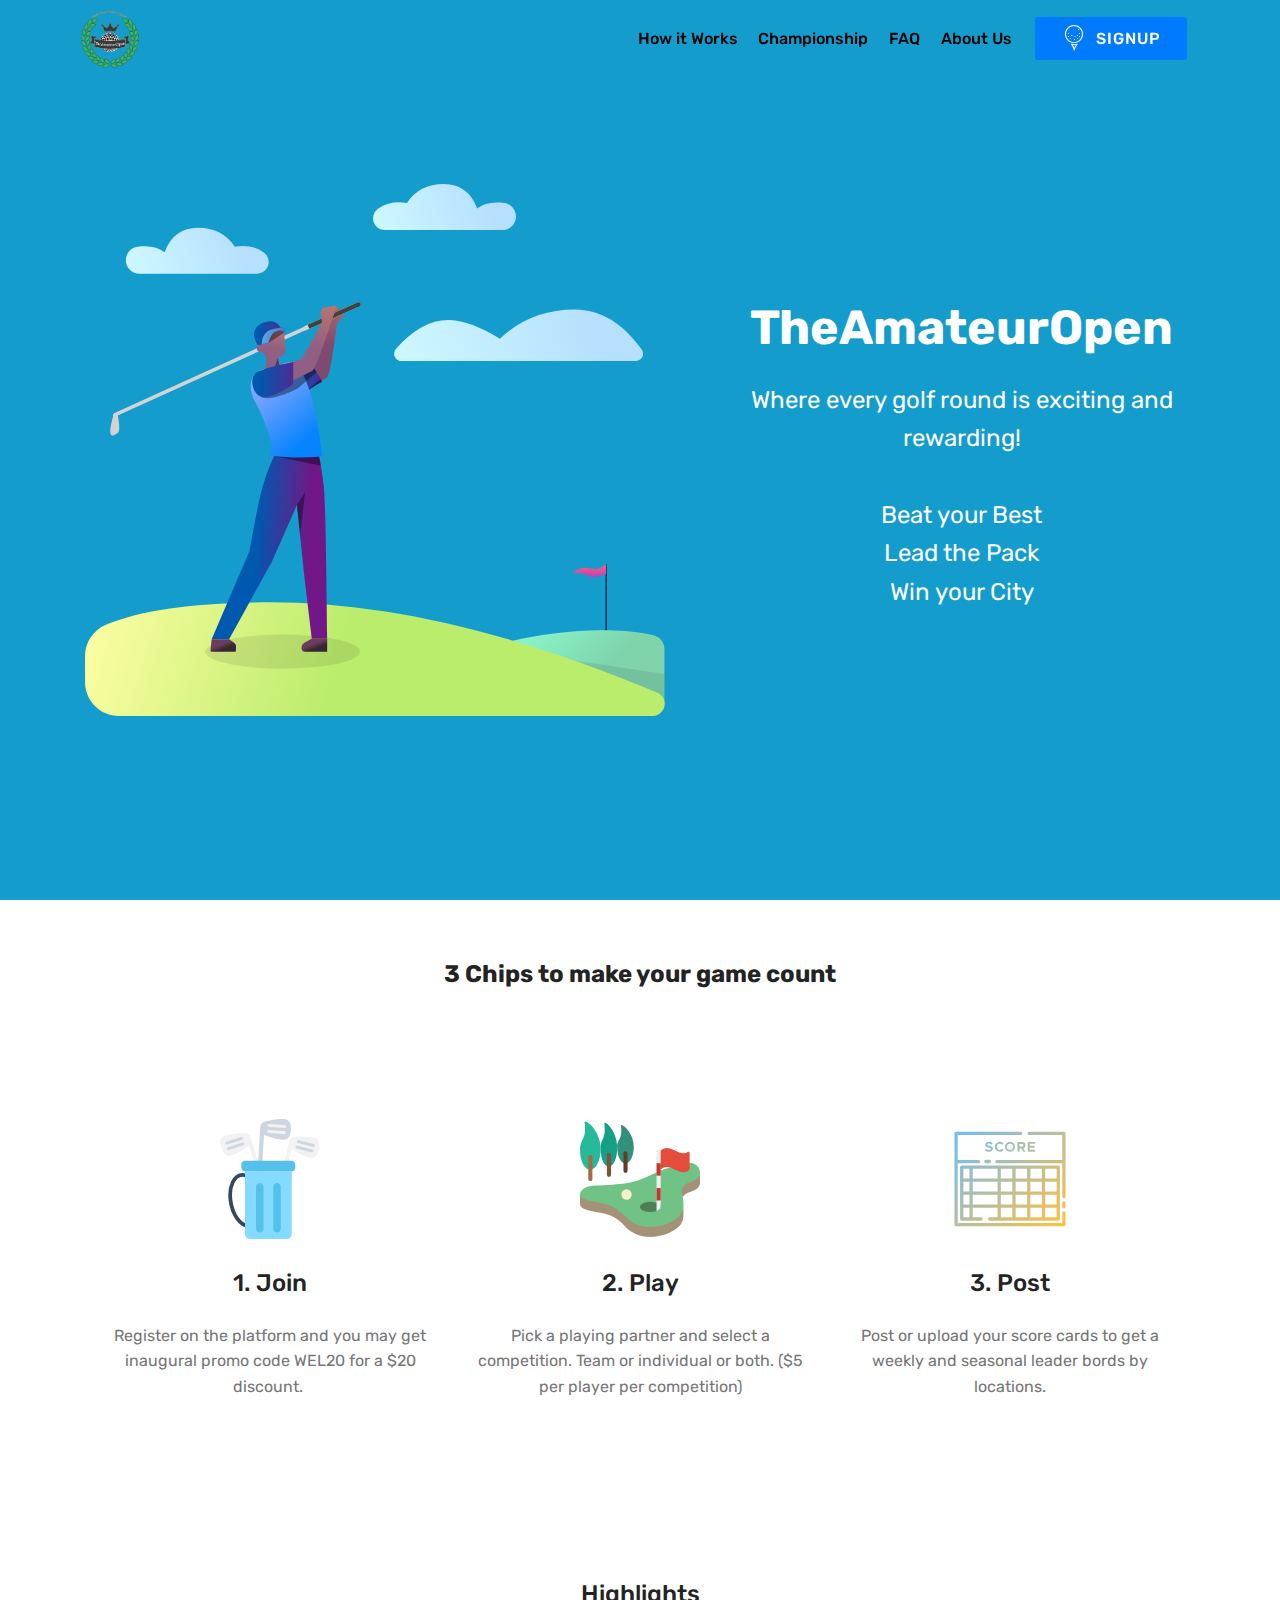
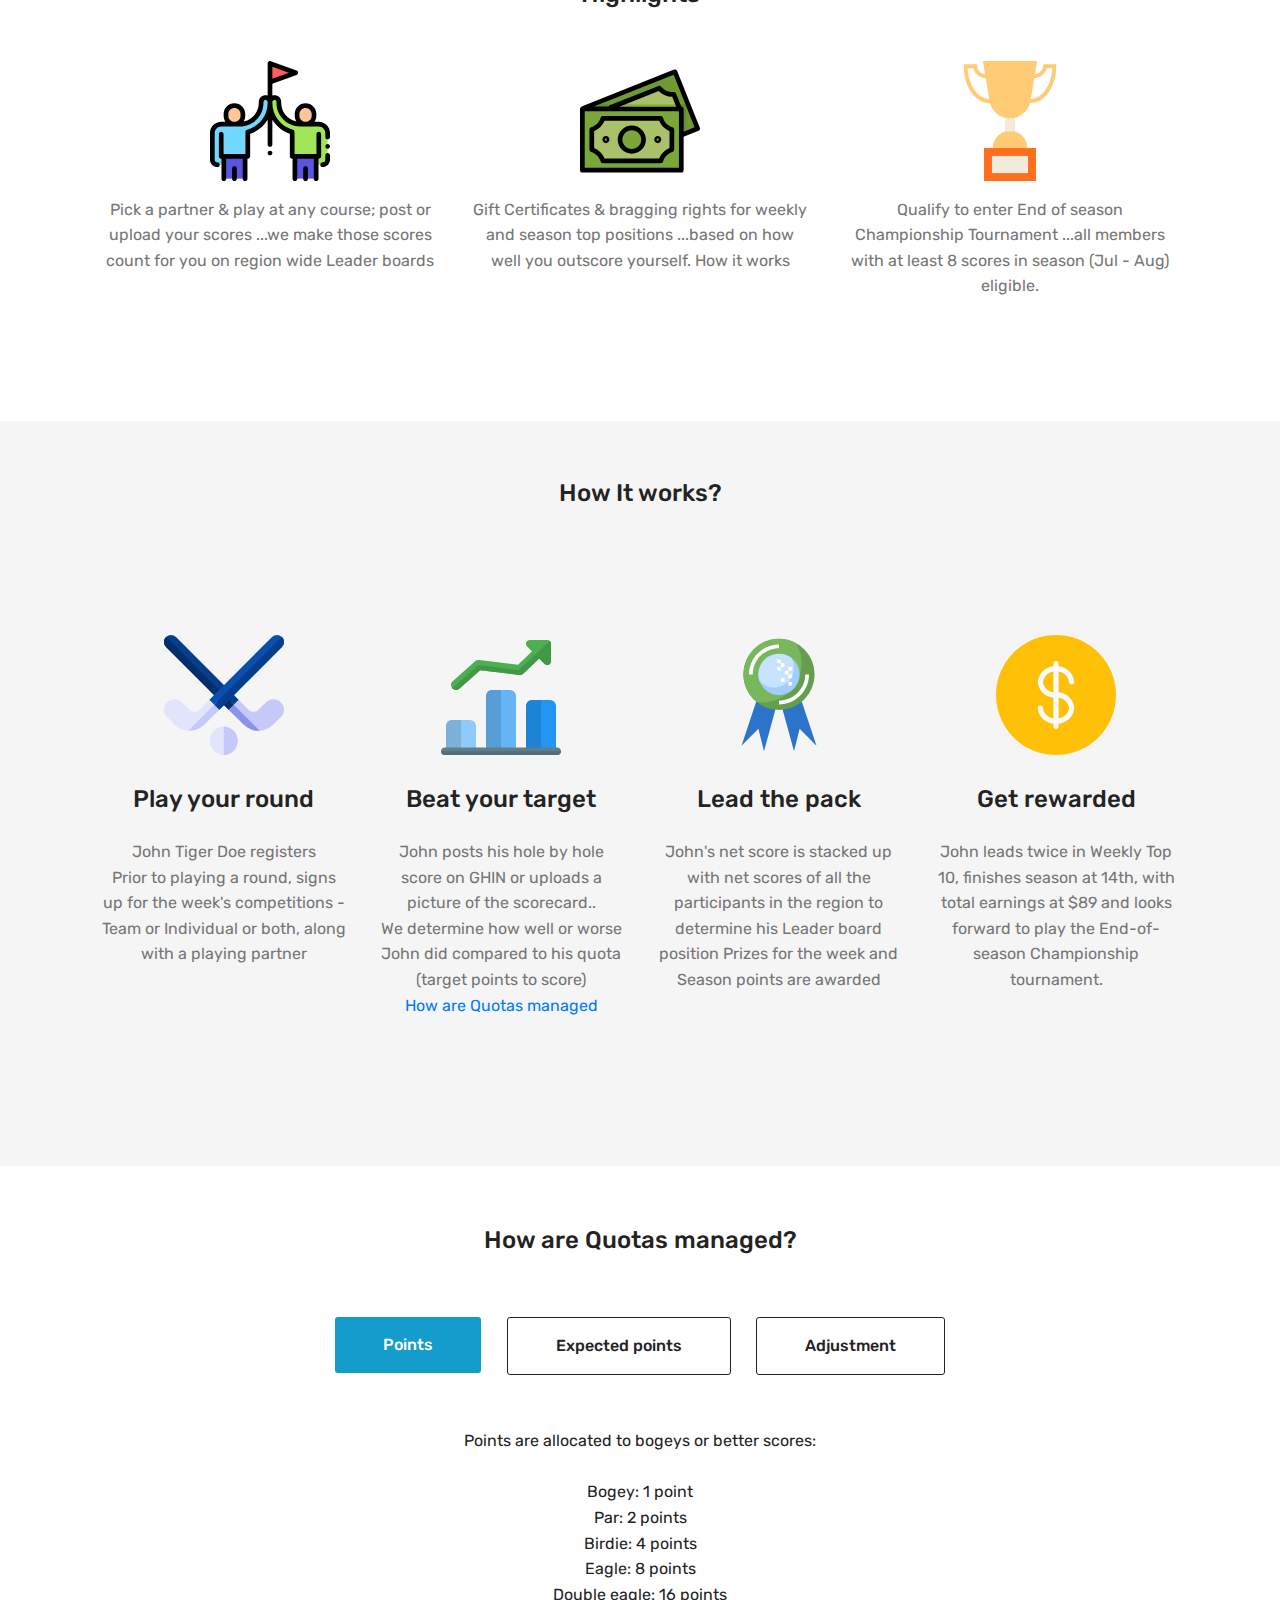
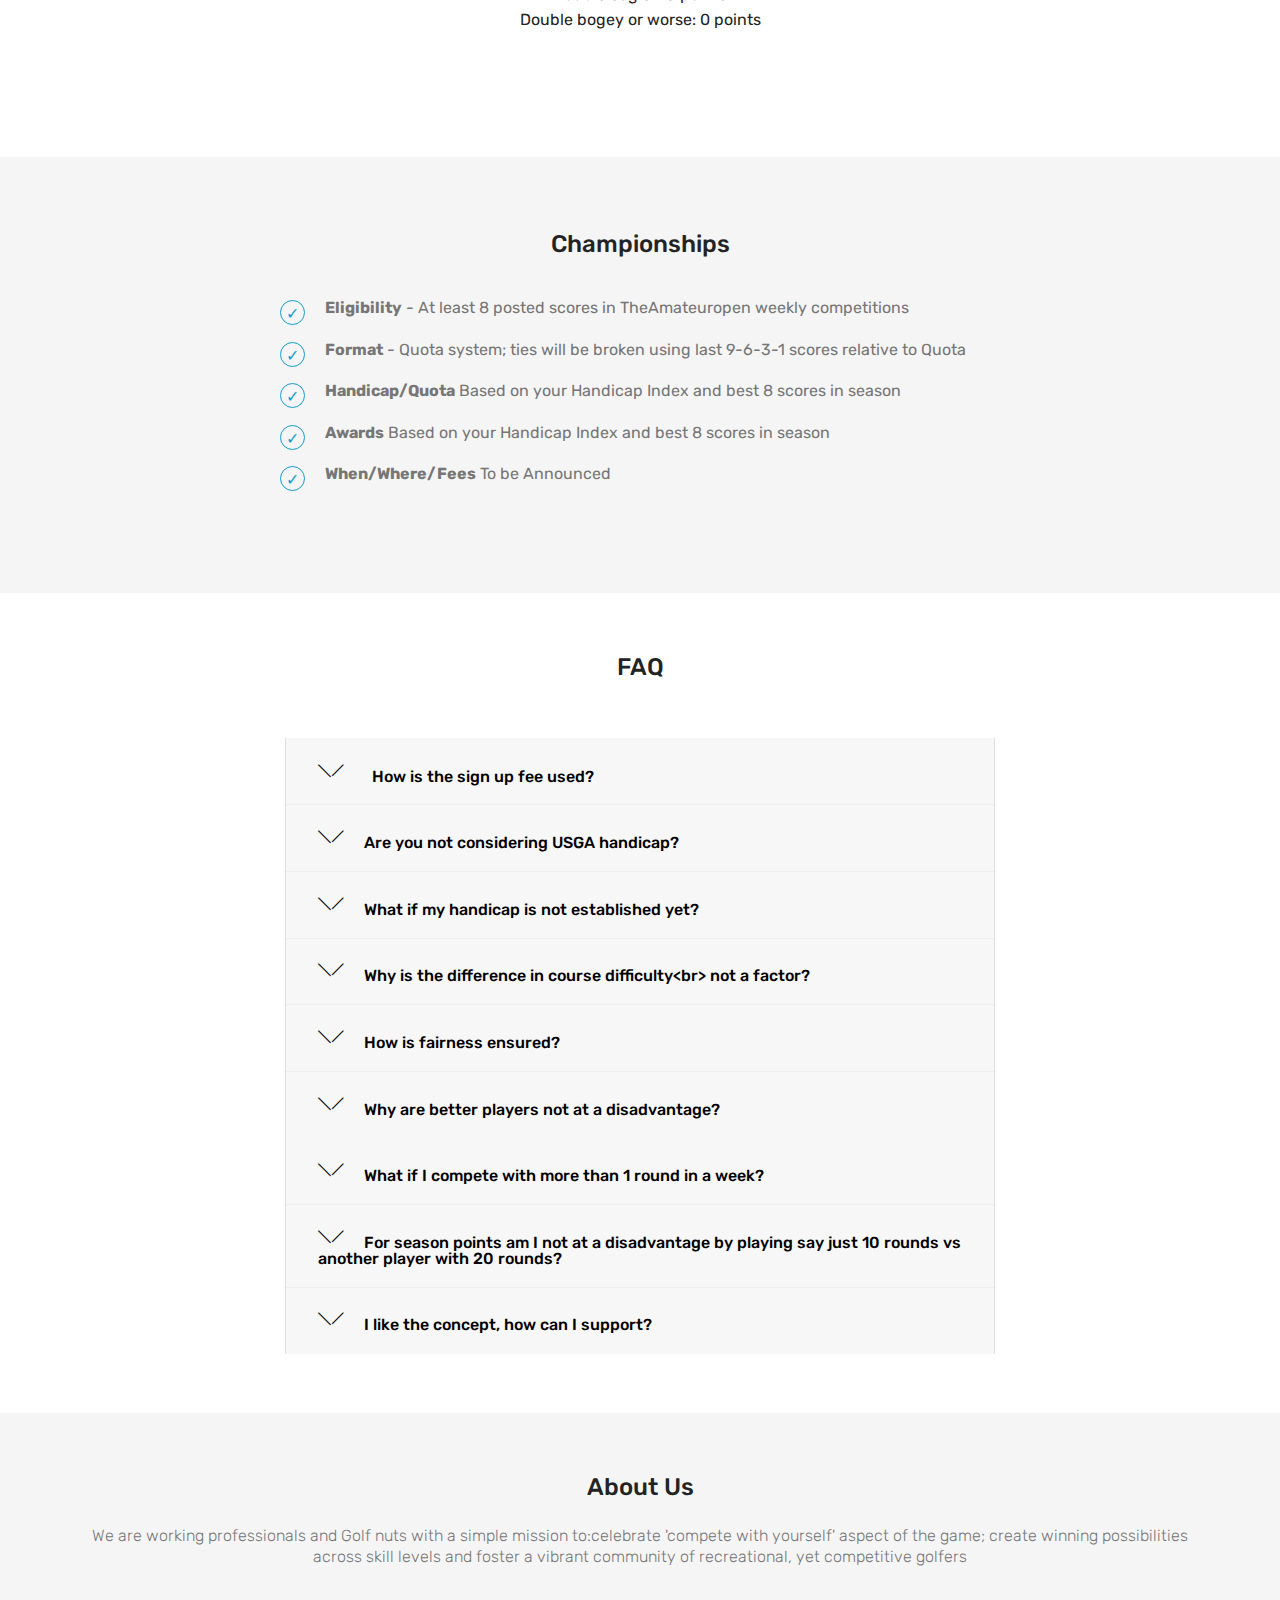
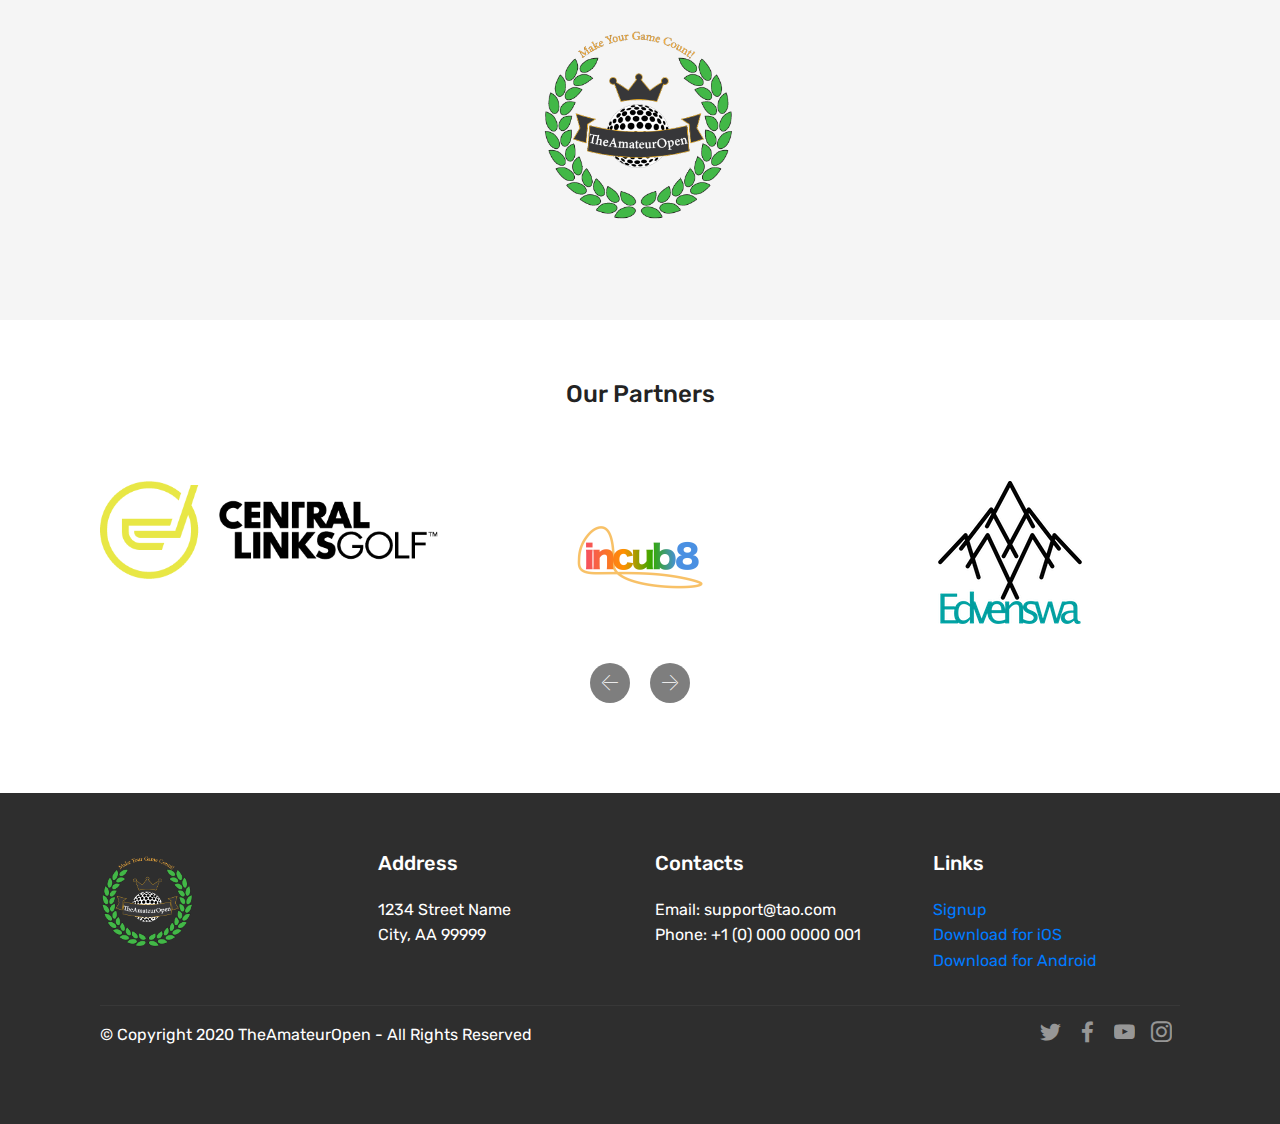
==== commit fb836eb2: "Vector version" ====
--- a/index.html
+++ b/index.html
@@ -4,7 +4,6 @@
 <head>
     <meta charset="UTF-8">
     <meta http-equiv="X-UA-Compatible" content="IE=edge">
-    <meta name="generator" content="Mobirise v4.12.3, mobirise.com">
     <meta name="twitter:card" content="summary_large_image" />
     <meta name="twitter:image:src" content="assets/images/index-meta.png">
     <meta property="og:image" content="assets/images/index-meta.png">
@@ -57,7 +56,7 @@
                 <div class="navbar-brand">
                     <span class="navbar-logo">
                         <a href="https://theamateuropen-dev.web.app/">
-                            <img src="assets/images/tao.png" alt="Mobirise" title="" style="height: 3.8rem;">
+                            <img src="assets/images/tao.png" alt="TAO" title="" style="height: 3.8rem;">
                         </a>
                     </span>
 
@@ -96,7 +95,7 @@
         <div class="container">
             <div class="media-container-row">
                 <div class="mbr-figure" style="width: 130%;">
-                    <img src="assets/images/golfer.svg" alt="Mobirise" title="">
+                    <img src="assets/images/golfer.svg" alt="TAO" title="">
                 </div>
 
                 <div class="media-content">
@@ -742,7 +741,7 @@
                 </div>
                 <div class="media-container-row image-row">
                     <div class="mbr-figure" style="width: 18%;">
-                        <img src="assets/images/tao.png" alt="Mobirise" title="">
+                        <img src="assets/images/tao.png" alt="TAO" title="">
                     </div>
                 </div>
             </div>
@@ -832,7 +831,7 @@
                 <div class="col-12 col-md-3">
                     <div class="media-wrap">
                         <a href="https://theamateuropen-dev.web.app/">
-                            <img src="assets/images/tao.png" alt="Mobirise" title="">
+                            <img src="assets/images/tao.png" alt="TAO" title="">
                         </a>
                     </div>
                 </div>
@@ -850,7 +849,7 @@
                         Contacts
                     </h5>
                     <p class="mbr-text">
-                        Email: support@mobirise.com
+                        Email: support@tao.com
                         <br>Phone: +1 (0) 000 0000 001
                         <br><br></p>
                 </div>
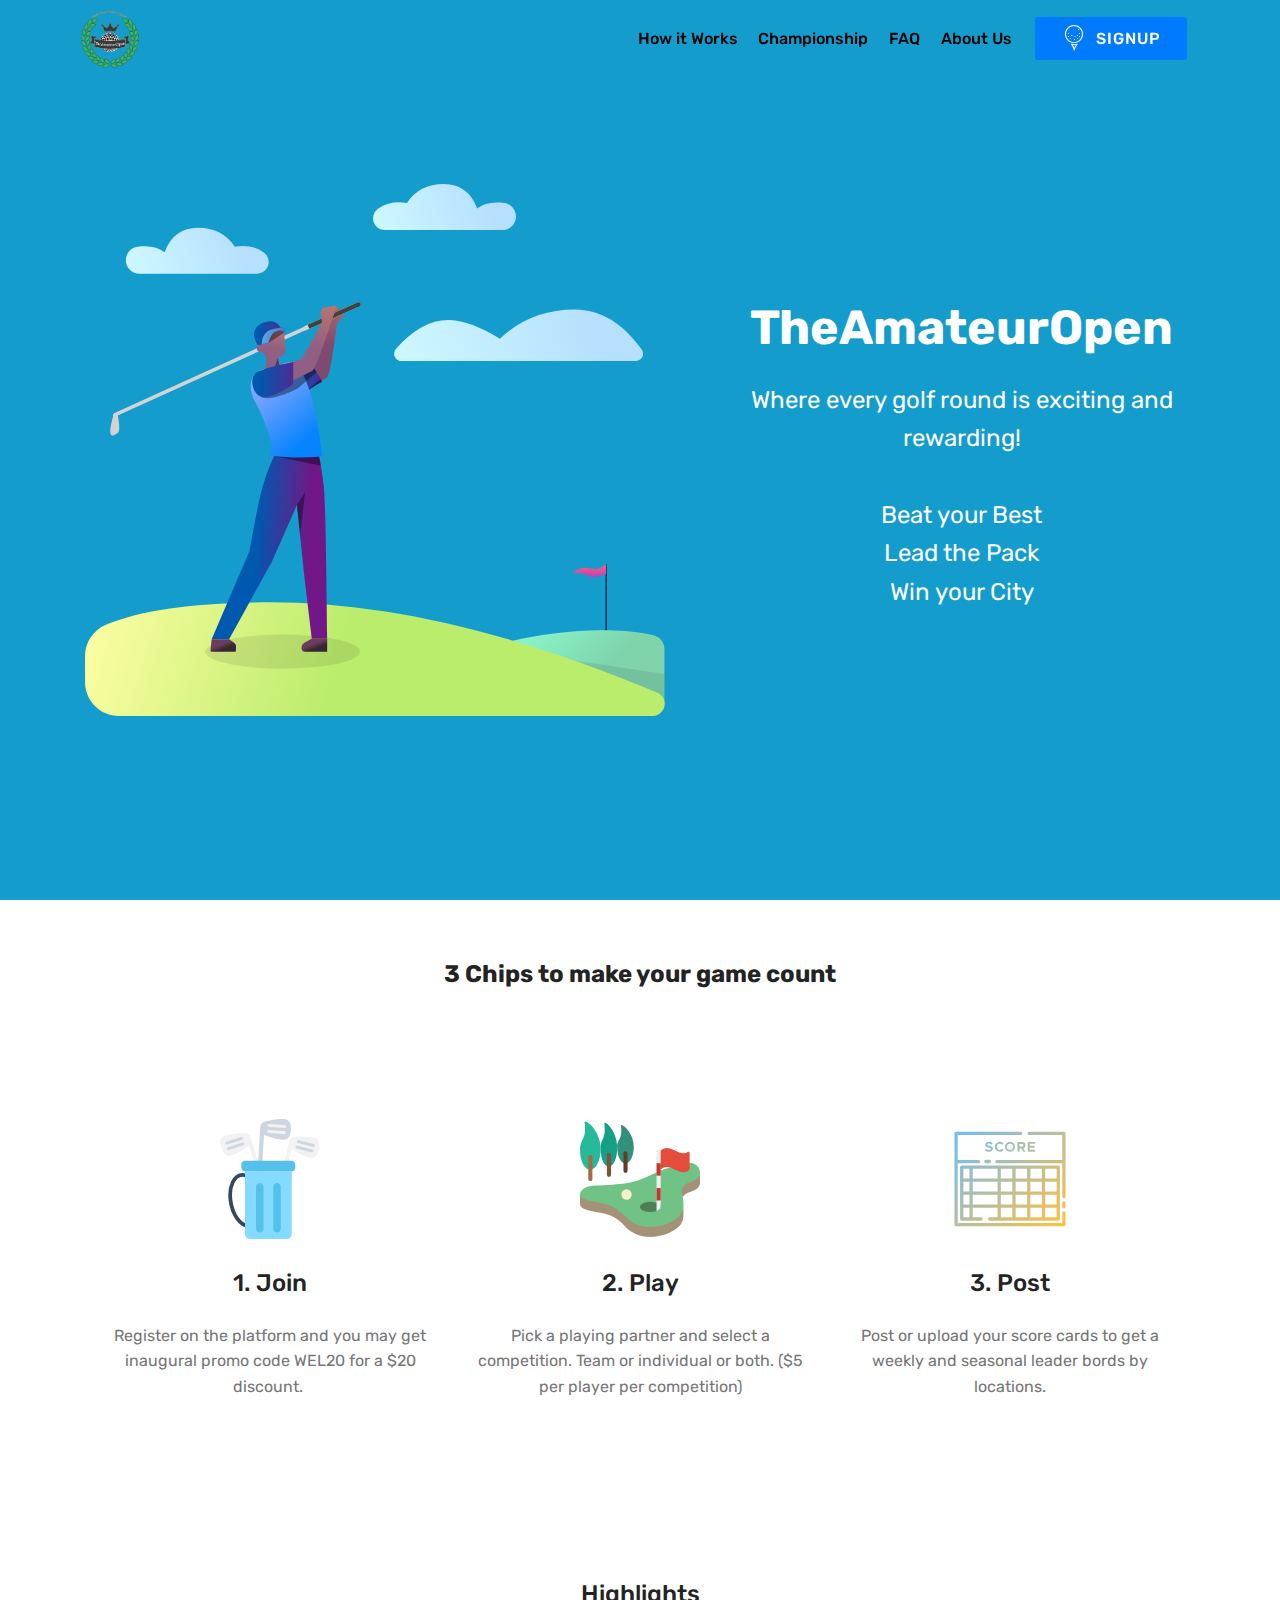
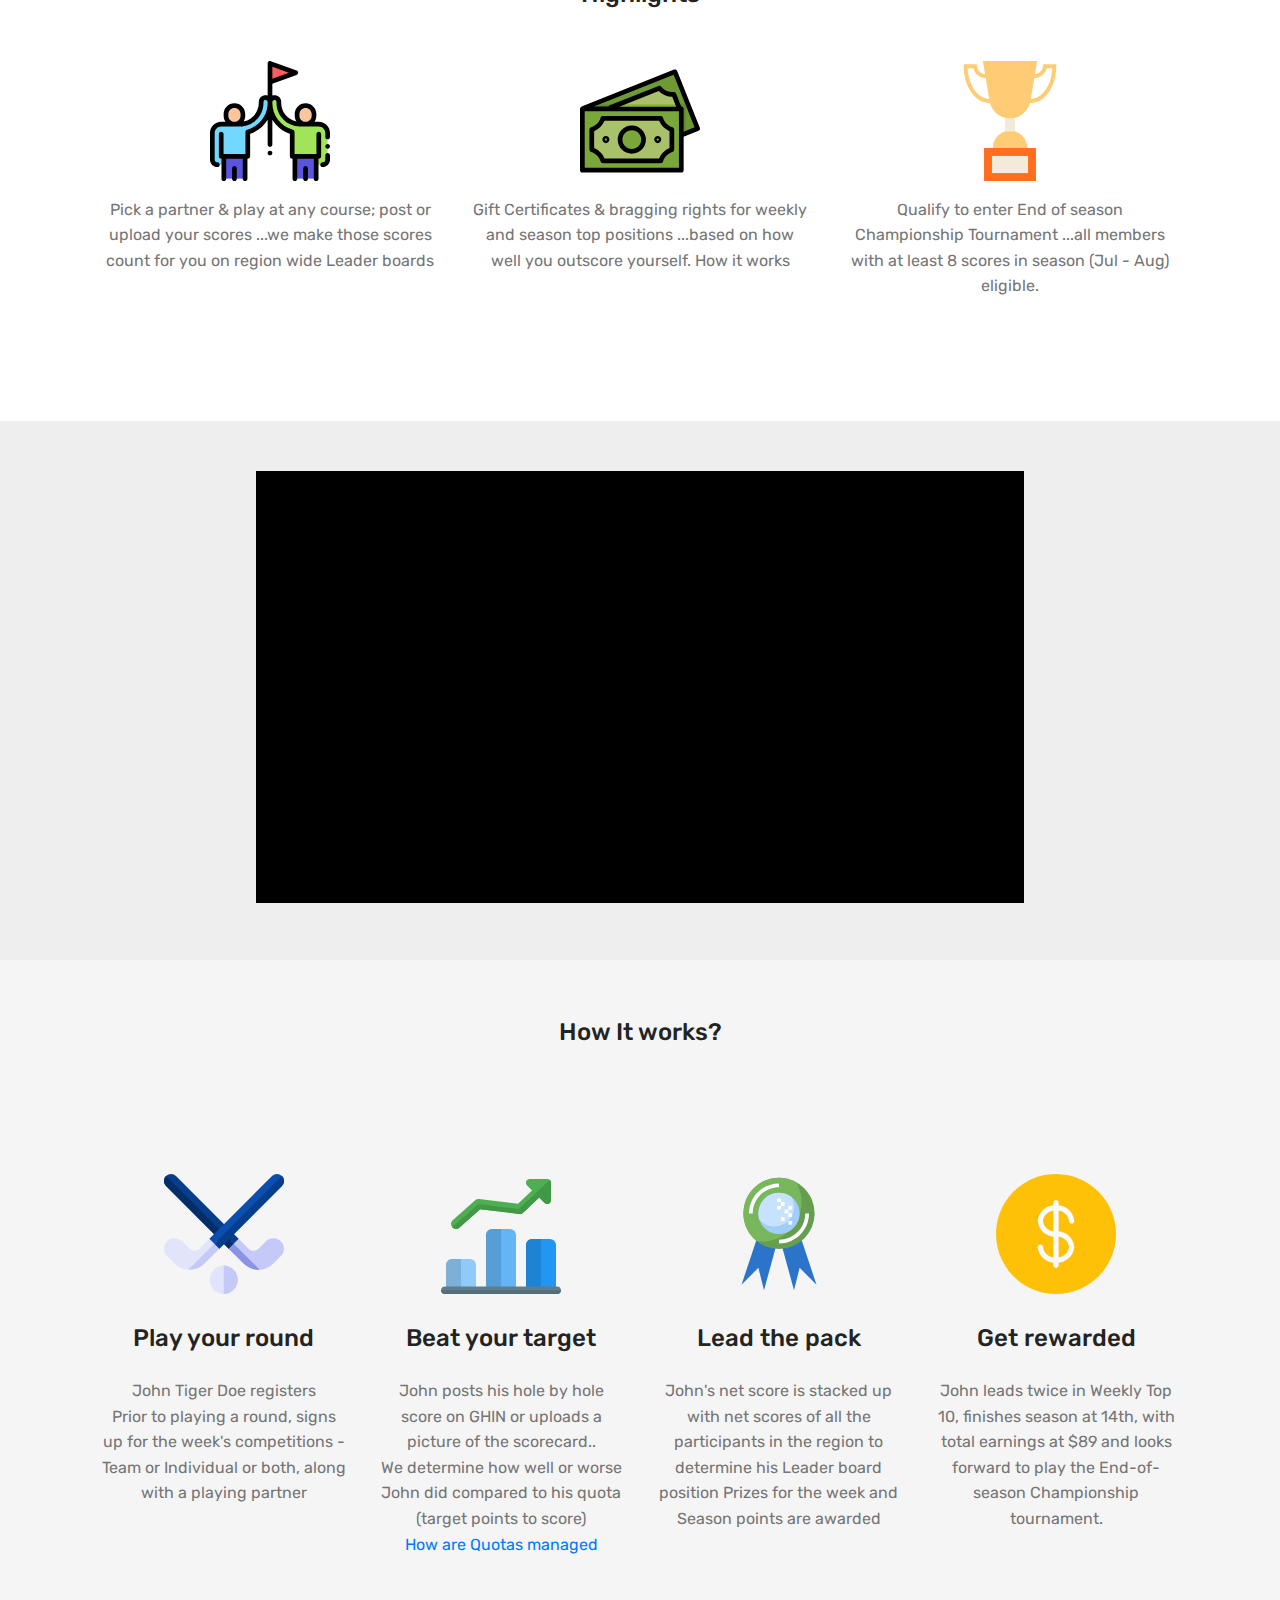
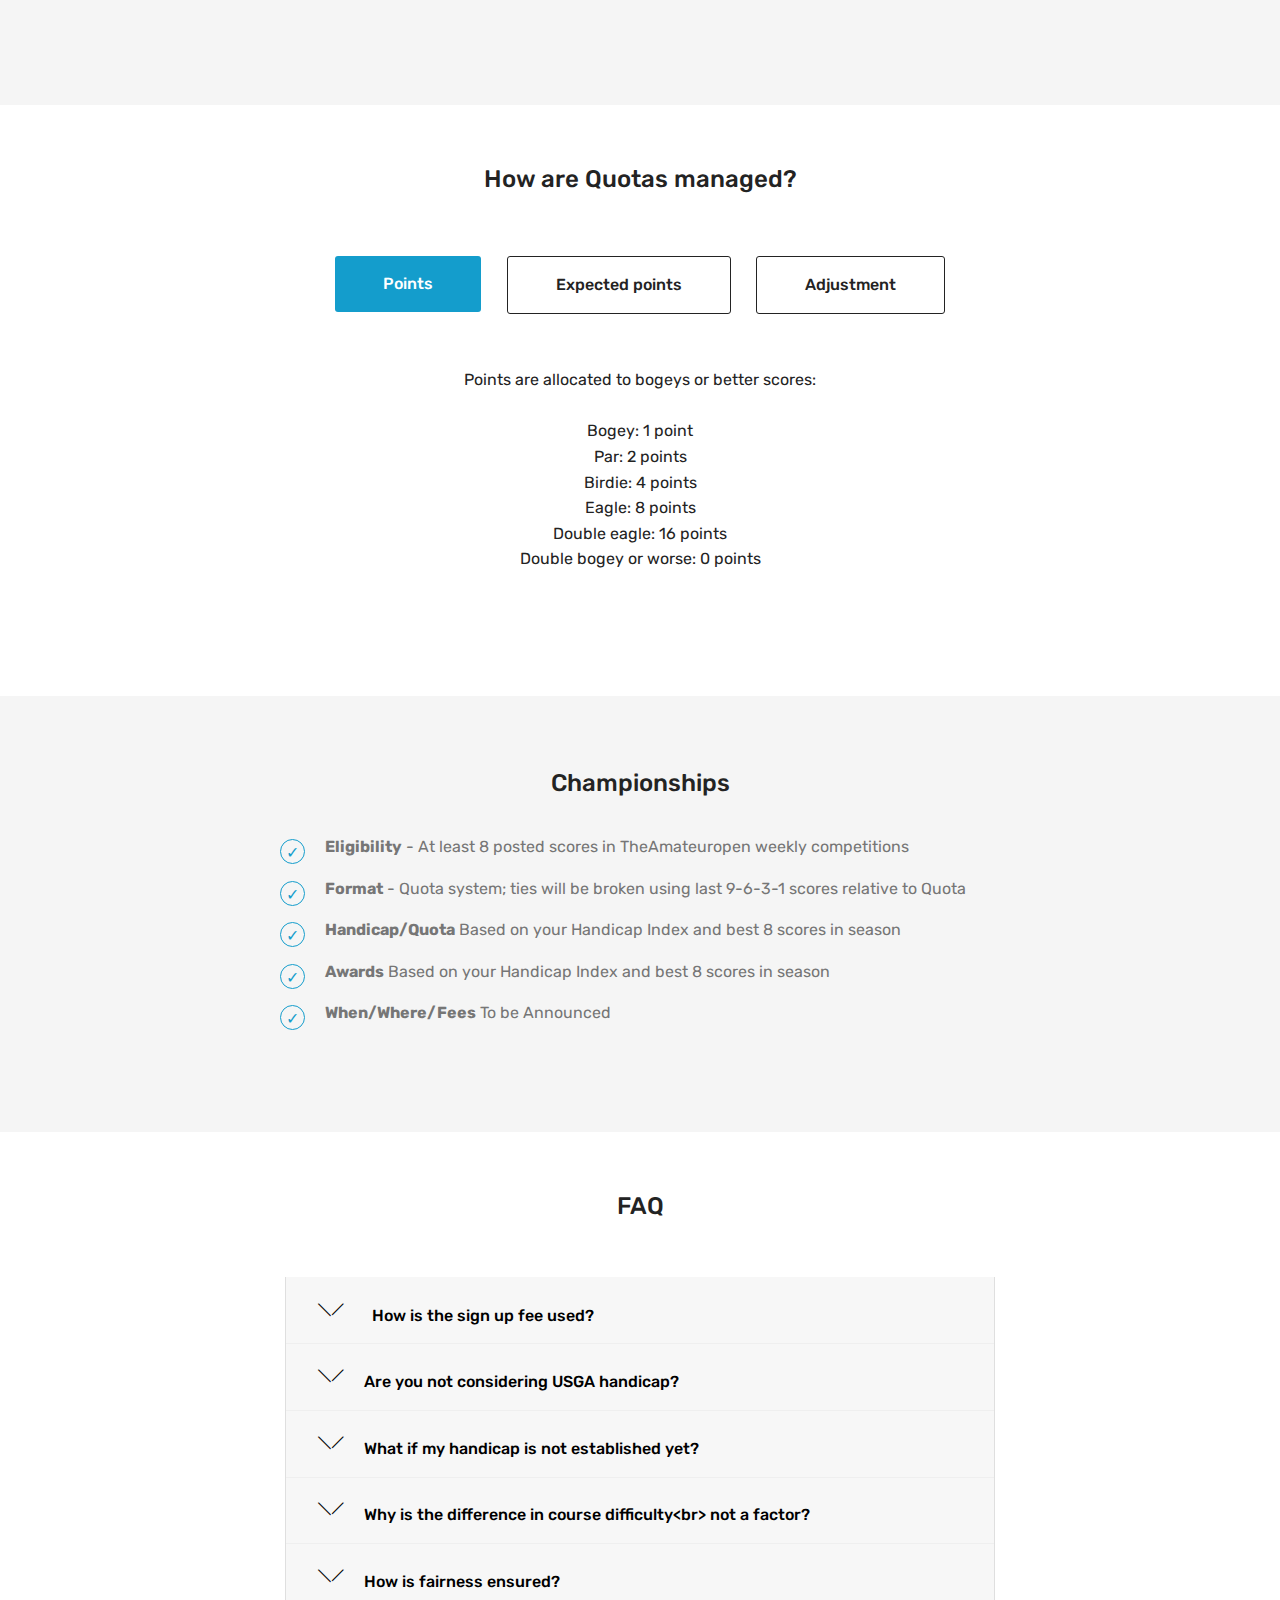
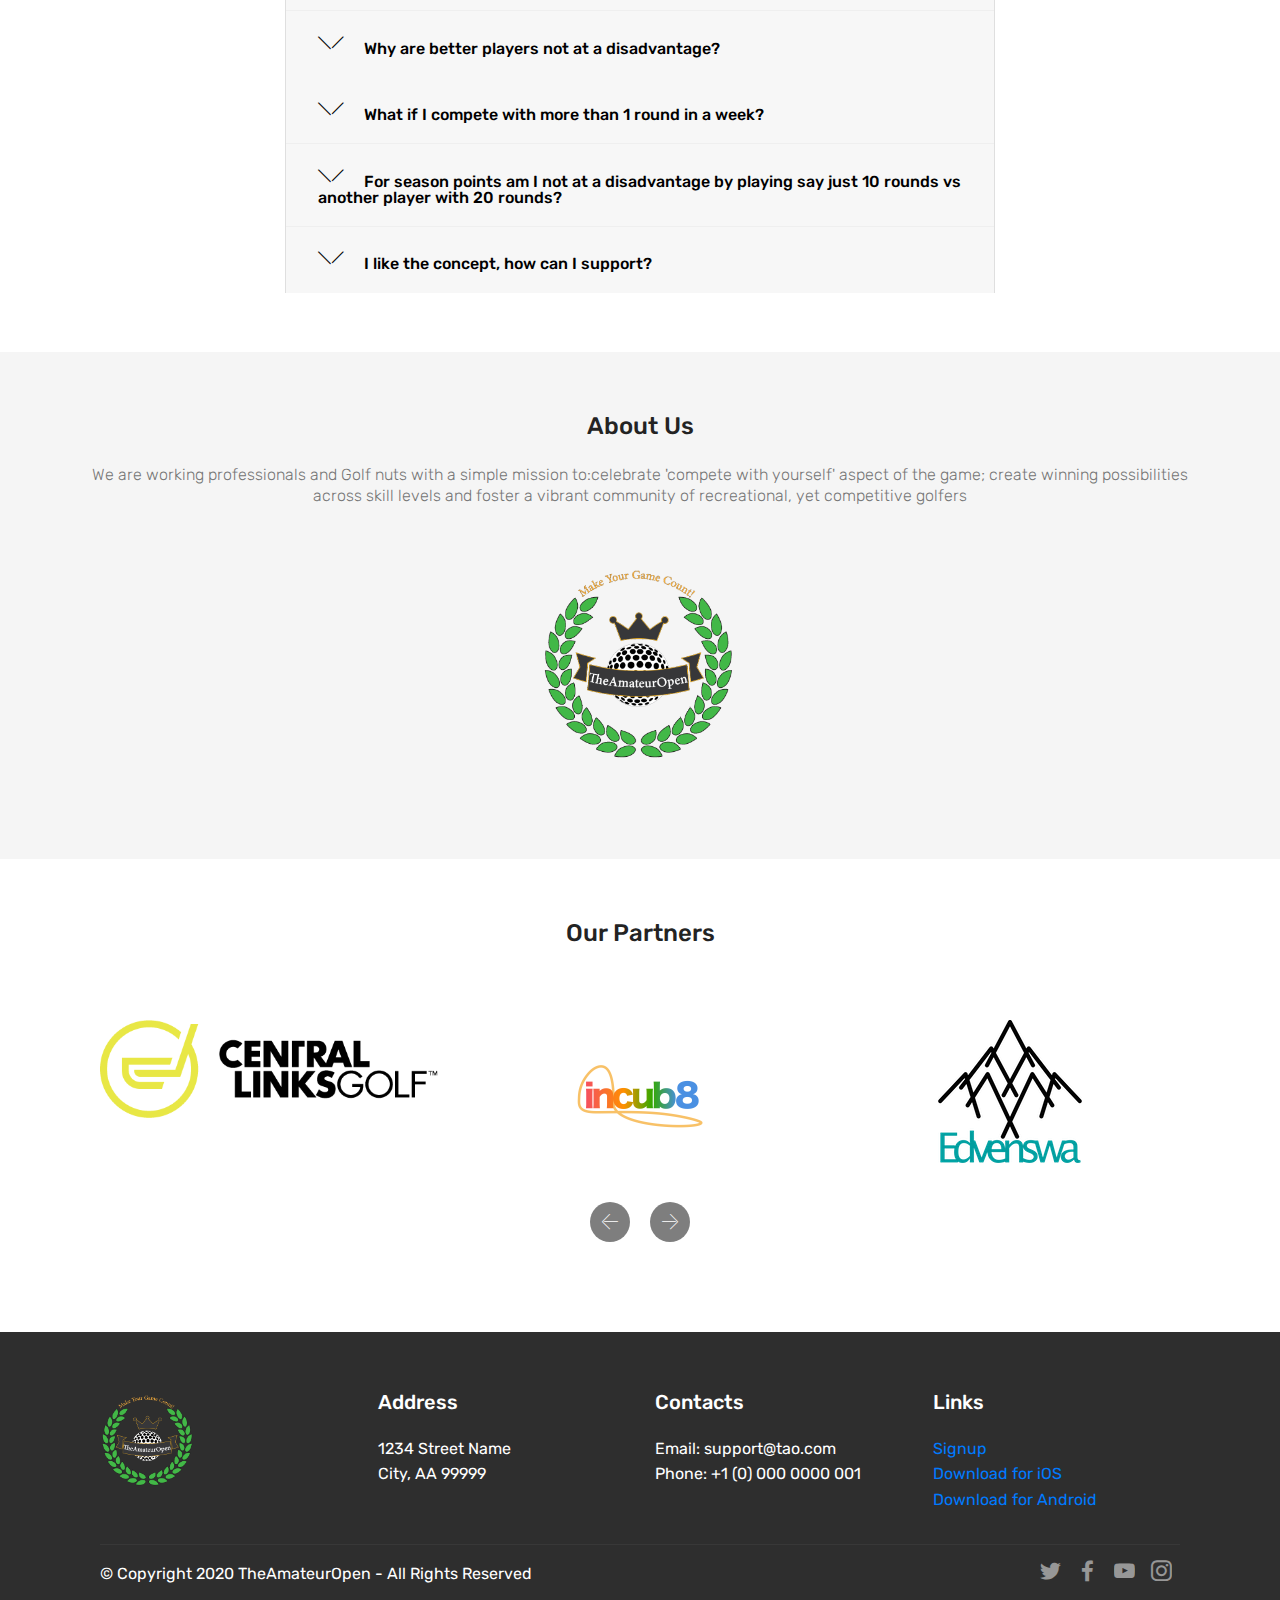
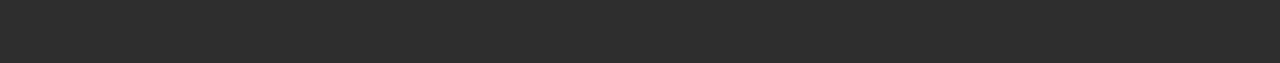
==== commit 342f22cd: "Added video" ====
--- a/index.html
+++ b/index.html
@@ -30,6 +30,18 @@
     <style>
         .img-icon-100 {
             width: 120px !important;
+        }
+
+        .tao-video {
+            text-align: center;
+            padding: 50px 0px;
+
+        }
+
+        iframe {
+            width: 768px;
+            height: 432px;
+            margin: auto;
         }
     </style>
 
@@ -260,6 +272,12 @@
 
     </section>
 
+
+    <section class="tao-video">
+        <iframe src="yt.html" frameborder="0"
+            allow="accelerometer; autoplay; encrypted-media; gyroscope; picture-in-picture" allowfullscreen></iframe>
+    </section>
+
     <section class="mbr-section content4 cid-s3oVeGFf3M" id="content4-j">
 
 
